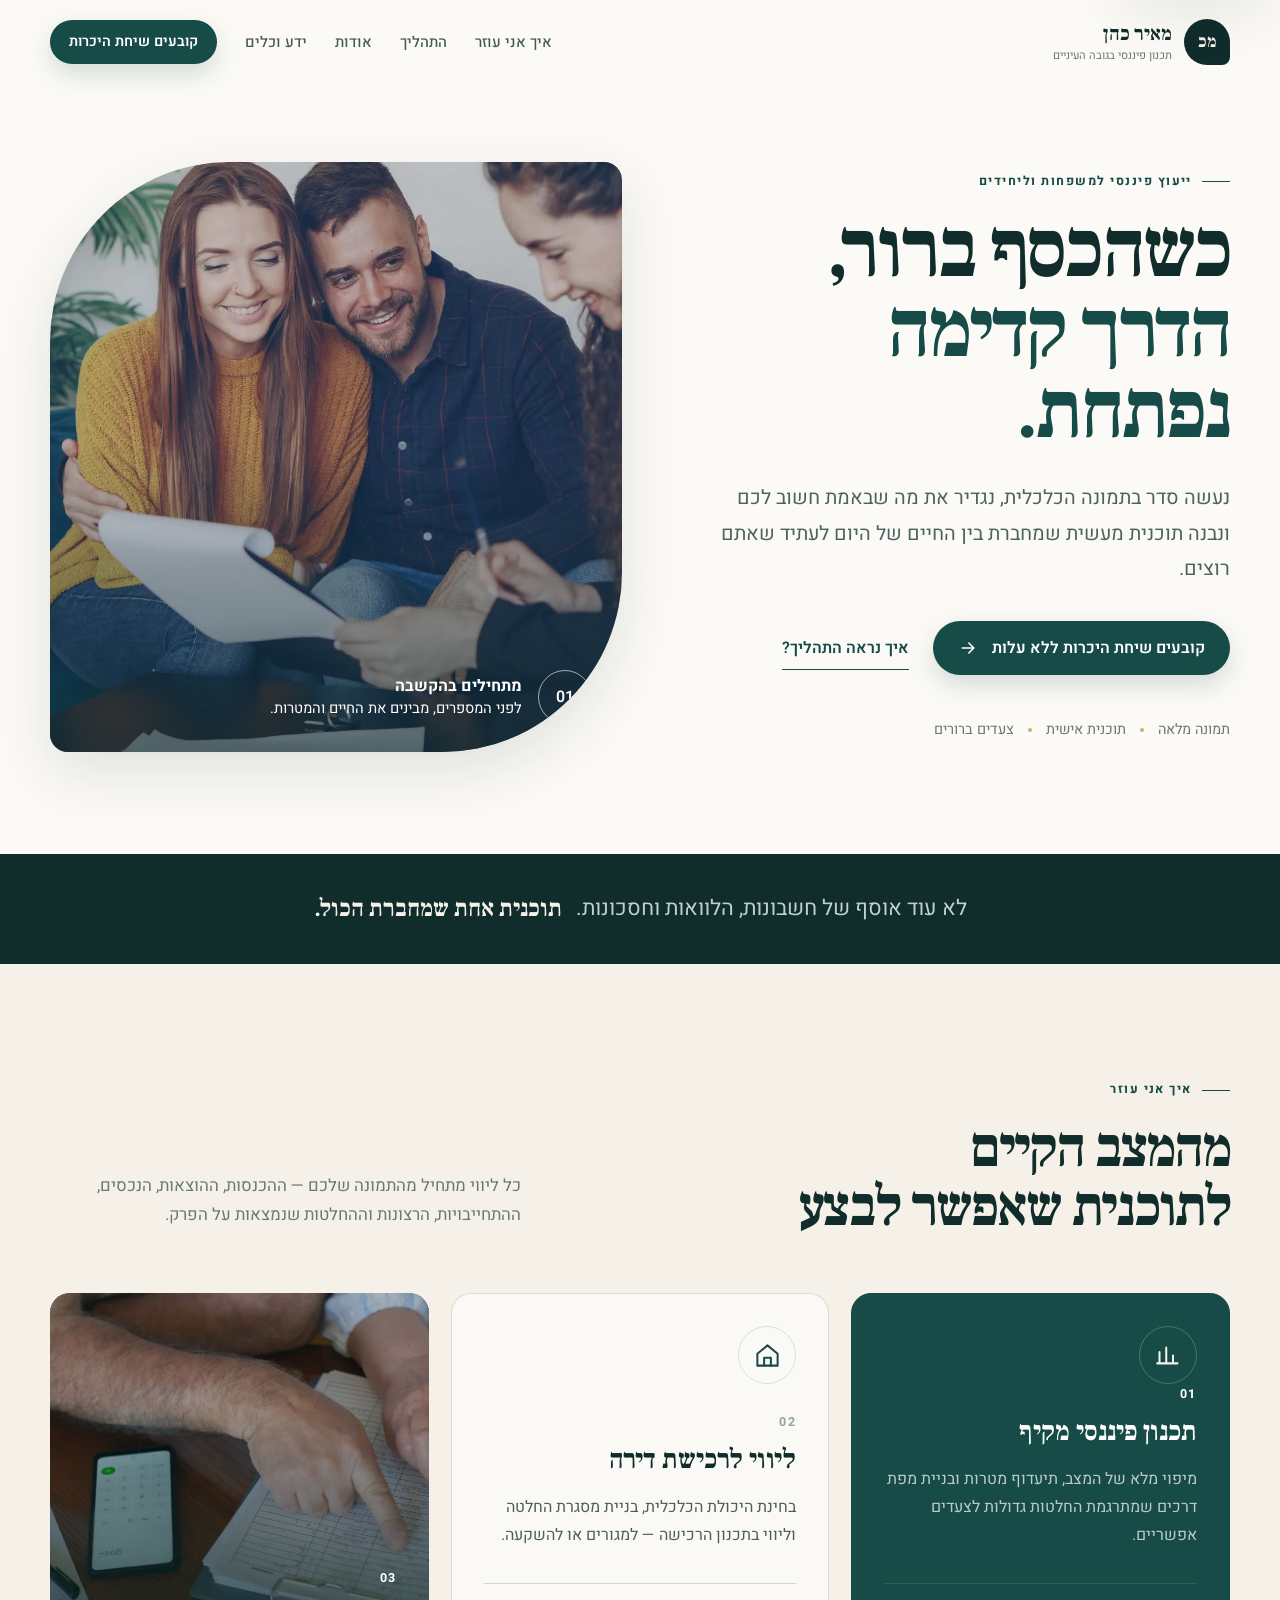
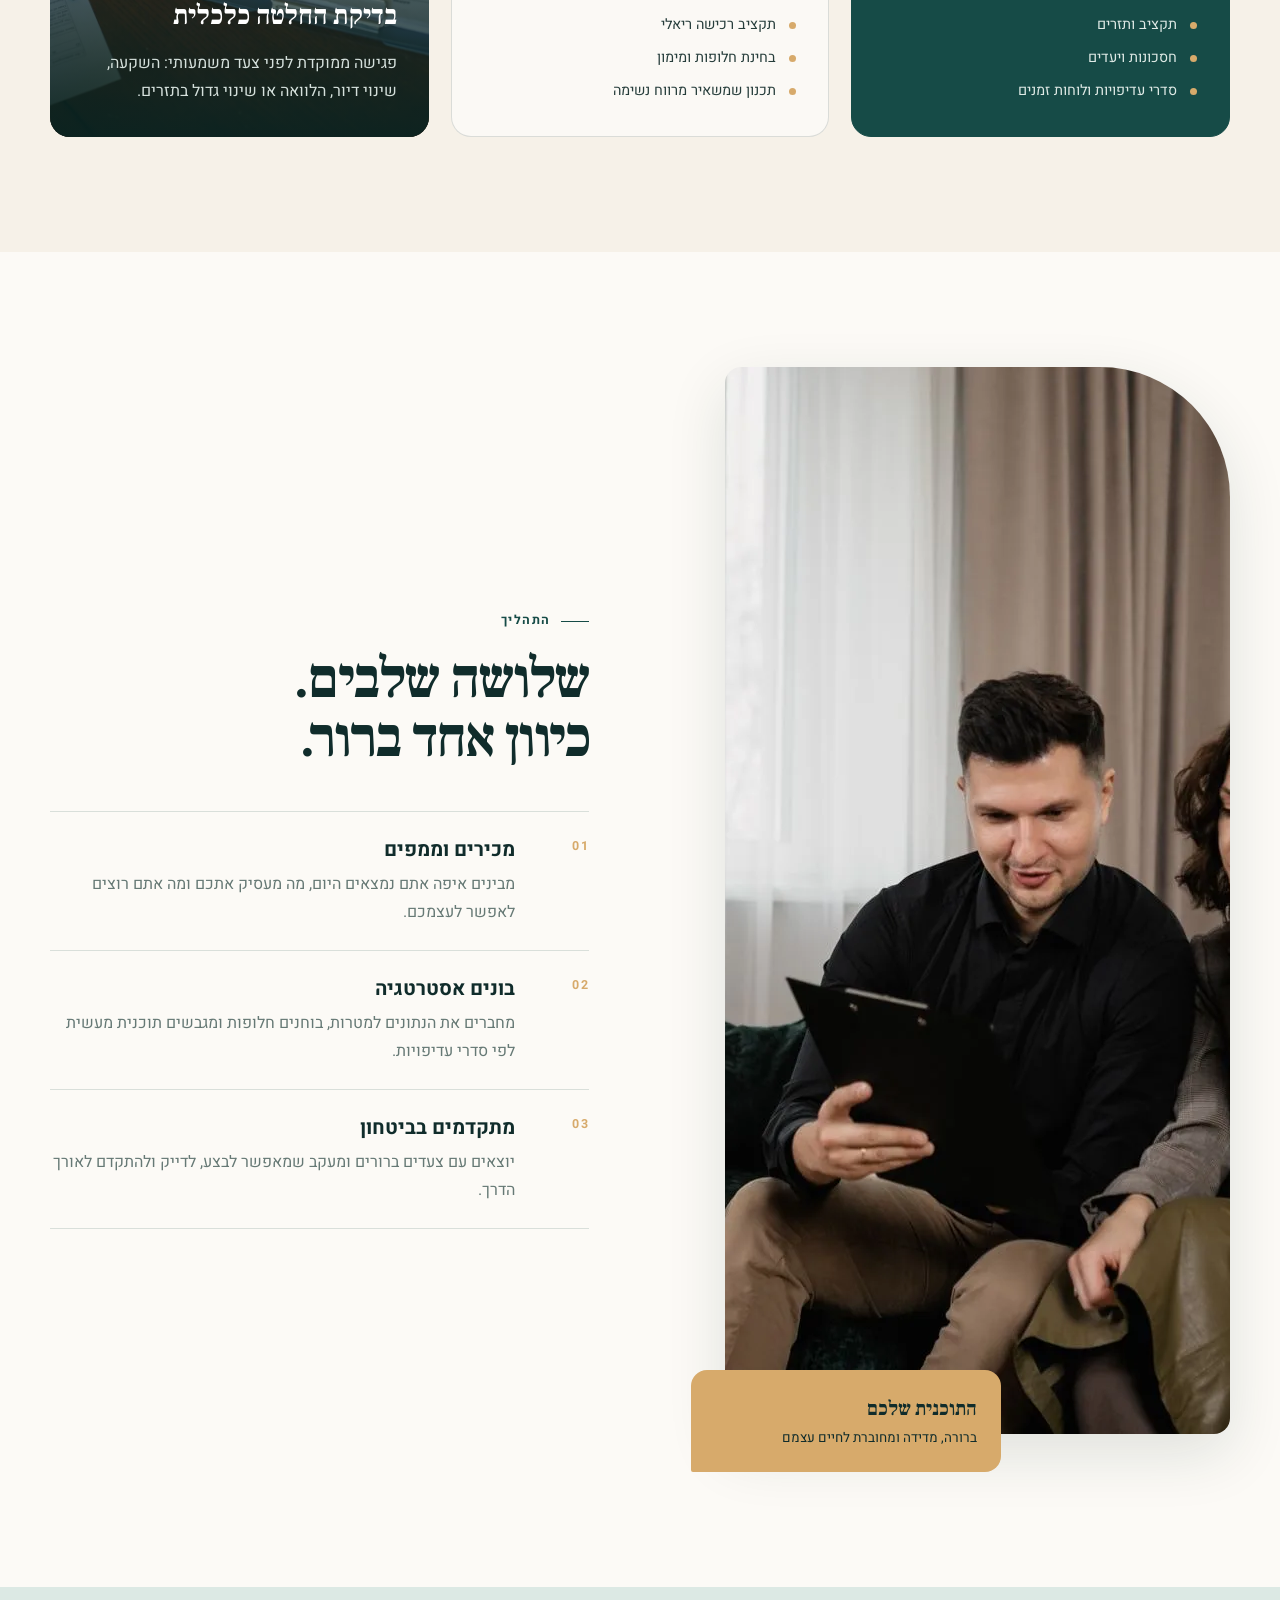
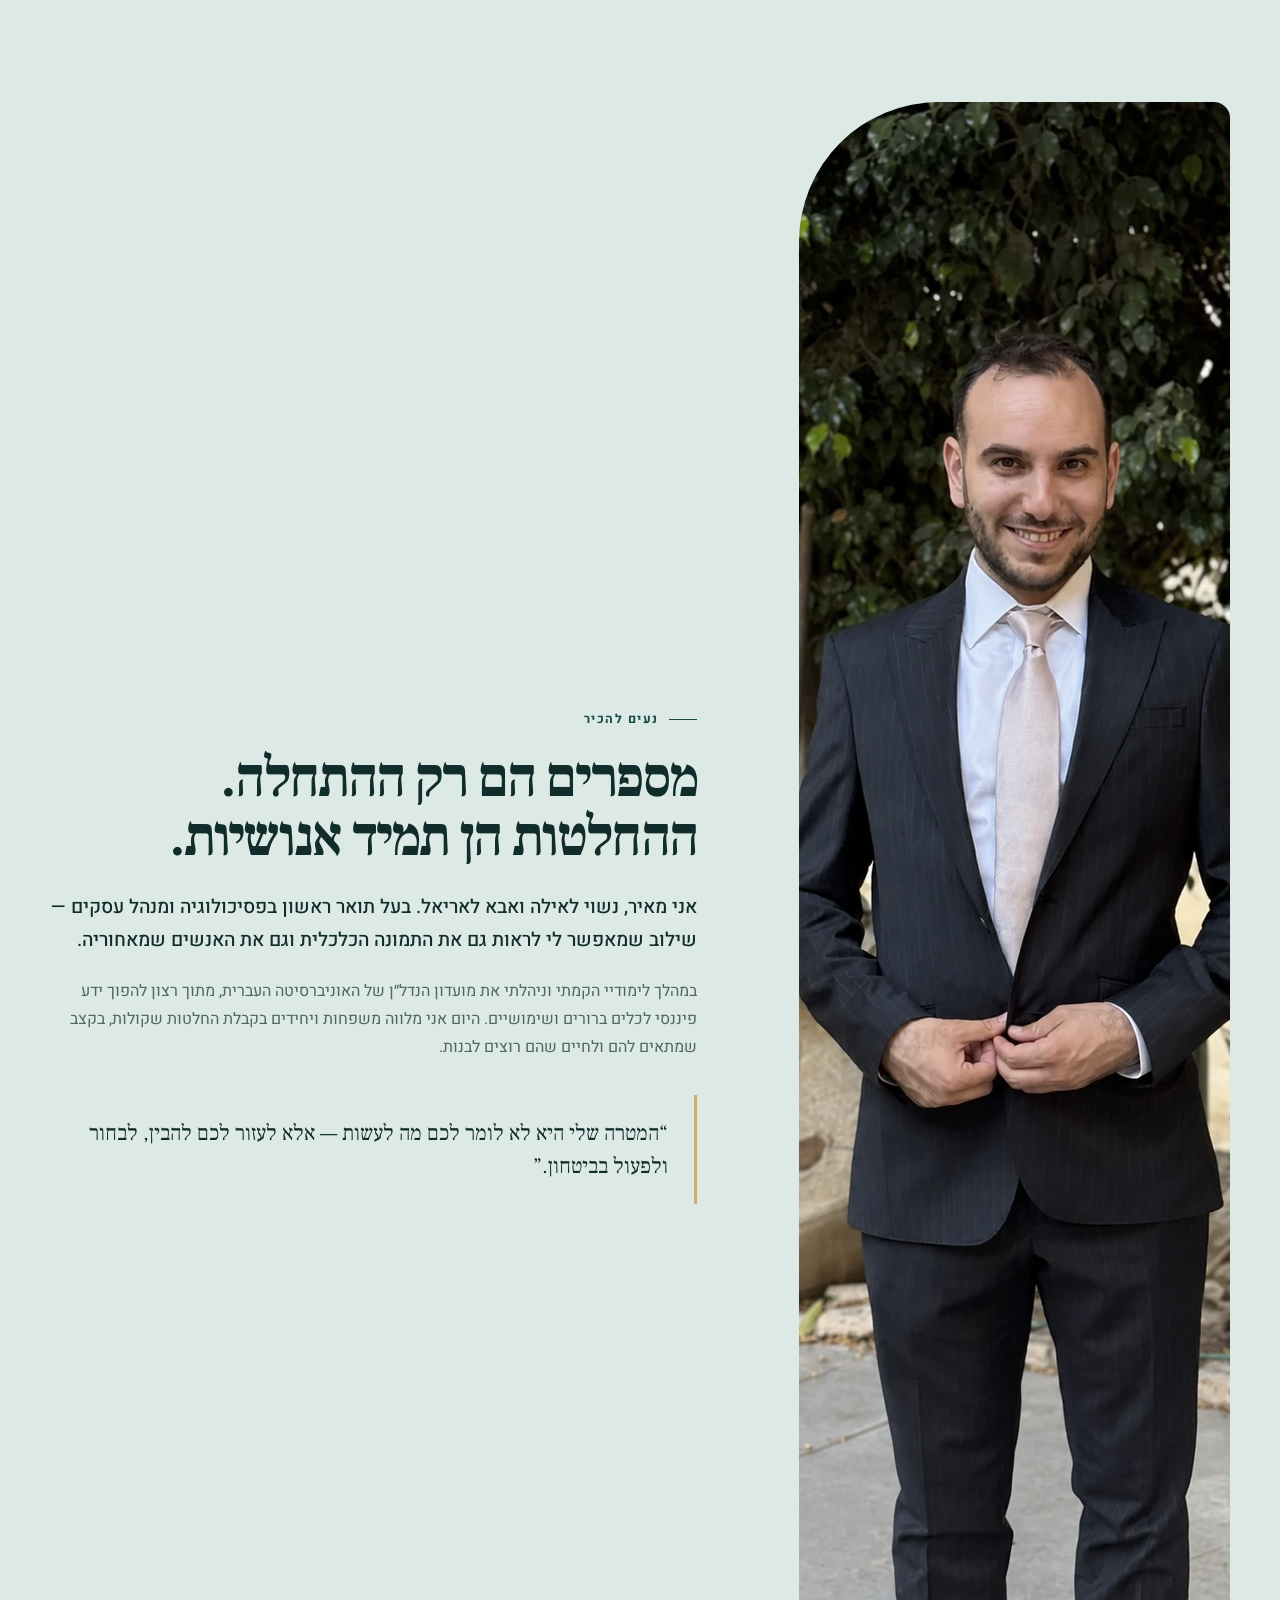
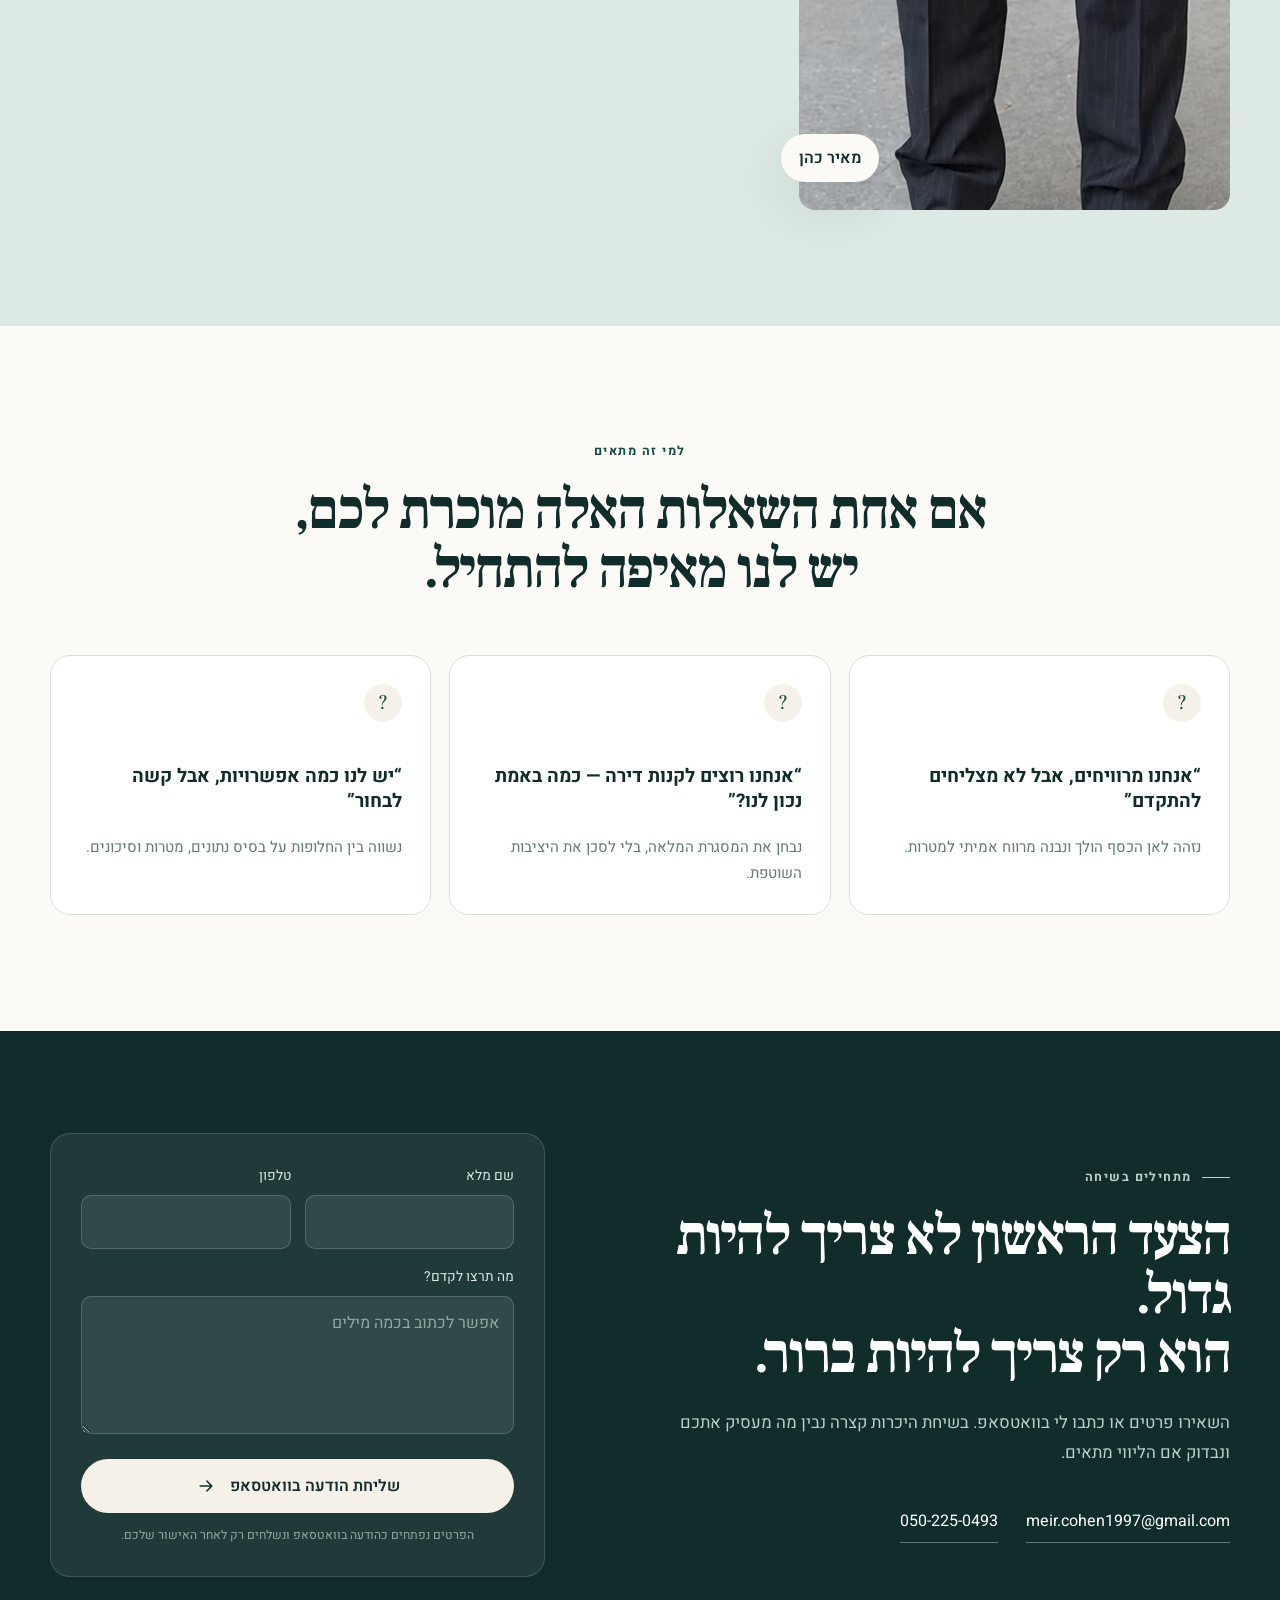
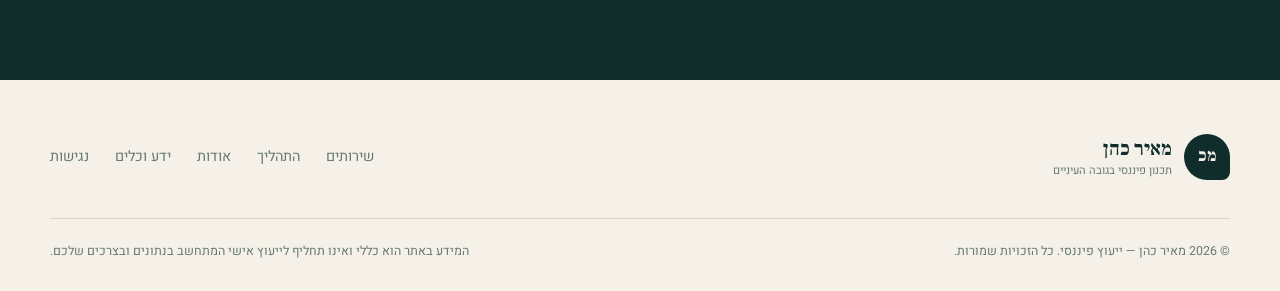
==== index.html @ f8bf39bd "Update site portrait" ====
<!doctype html>
<html lang="he" dir="rtl">
<head>
  <meta charset="utf-8">
  <meta name="viewport" content="width=device-width, initial-scale=1">
  <title>מאיר כהן — תכנון פיננסי למשפחות ולרכישת דירה</title>
  <meta name="description" content="ליווי פיננסי אישי למשפחות ויחידים: עושים סדר בכסף, בונים תוכנית מעשית ומתקדמים בביטחון לרכישת דירה ולמטרות החיים.">
  <meta name="author" content="מאיר כהן">
  <meta name="robots" content="index, follow">
  <link rel="icon" href="assets/favicon.svg" type="image/svg+xml">
  <link rel="canonical" href="https://meircohen-finance.co.il/">
  <meta property="og:type" content="website">
  <meta property="og:url" content="https://meircohen-finance.co.il/">
  <meta property="og:title" content="מאיר כהן — תכנון פיננסי בגובה העיניים">
  <meta property="og:description" content="תוכנית ברורה, החלטות שקולות וליווי אישי בדרך למטרות הכלכליות שלכם.">
  <meta property="og:image" content="https://meircohen-finance.co.il/assets/images/meir-cohen-portrait-2026.jpg">
  <meta property="og:locale" content="he_IL">
  <meta property="og:site_name" content="מאיר כהן — ייעוץ פיננסי">
  <meta name="twitter:card" content="summary_large_image">
  <meta name="twitter:title" content="מאיר כהן — תכנון פיננסי בגובה העיניים">
  <meta name="twitter:description" content="תוכנית ברורה, החלטות שקולות וליווי אישי בדרך למטרות הכלכליות שלכם.">
  <meta name="twitter:image" content="https://meircohen-finance.co.il/assets/images/meir-cohen-portrait-2026.jpg">
  <script type="application/ld+json">
  {
    "@context": "https://schema.org",
    "@type": "FinancialService",
    "name": "מאיר כהן — ייעוץ פיננסי",
    "description": "ליווי מקצועי למשפחות ויחידים, בניית תוכנית פיננסית וליווי לרכישת דירה.",
    "url": "https://meircohen-finance.co.il/",
    "image": "https://meircohen-finance.co.il/assets/images/meir-cohen-portrait-2026.jpg",
    "telephone": "+972-50-225-0493",
    "email": "meir.cohen1997@gmail.com",
    "areaServed": {"@type": "Country", "name": "Israel"},
    "founder": {
      "@type": "Person",
      "name": "מאיר כהן",
      "jobTitle": "יועץ פיננסי",
      "description": "בעל תואר ראשון בפסיכולוגיה ומנהל עסקים ומקים מועדון הנדל״ן של האוניברסיטה העברית."
    },
    "serviceType": ["תכנון פיננסי", "ליווי לרכישת דירה", "תכנון השקעות נדל״ן"]
  }
  </script>
  <link rel="preconnect" href="https://fonts.googleapis.com">
  <link rel="preconnect" href="https://fonts.gstatic.com" crossorigin>
  <link href="https://fonts.googleapis.com/css2?family=Frank+Ruhl+Libre:wght@500;600;700&amp;family=Heebo:wght@400;500;600;700&amp;display=swap" rel="stylesheet">
  <link rel="stylesheet" href="css/style.css">
</head>
<body>
  <a href="#main-content" class="skip-link">דלג לתוכן הראשי</a>

  <header class="site-header" id="navbar">
    <div class="container nav-container">
      <a href="index.html" class="brand" aria-label="מאיר כהן — עמוד הבית">
        <span class="brand-mark" aria-hidden="true">מכ</span>
        <span class="brand-copy"><strong>מאיר כהן</strong><small>תכנון פיננסי בגובה העיניים</small></span>
      </a>
      <button class="mobile-toggle" id="mobileToggle" type="button" aria-label="פתיחת תפריט" aria-controls="navLinks" aria-expanded="false">
        <span></span><span></span><span></span>
      </button>
      <nav aria-label="ניווט ראשי">
        <ul class="nav-links" id="navLinks">
          <li><a href="#services">איך אני עוזר</a></li>
          <li><a href="#process">התהליך</a></li>
          <li><a href="#about">אודות</a></li>
          <li><a href="blog.html">ידע וכלים</a></li>
          <li><a href="https://wa.me/972502250493" class="button button-small button-primary" target="_blank" rel="noopener">קובעים שיחת היכרות</a></li>
        </ul>
      </nav>
    </div>
  </header>

  <main id="main-content" tabindex="-1">
    <section class="hero">
      <div class="container hero-grid">
        <div class="hero-copy">
          <p class="eyebrow">ייעוץ פיננסי למשפחות וליחידים</p>
          <h1>כשהכסף ברור,<br><em>הדרך קדימה נפתחת.</em></h1>
          <p class="hero-lead">נעשה סדר בתמונה הכלכלית, נגדיר את מה שבאמת חשוב לכם ונבנה תוכנית מעשית שמחברת בין החיים של היום לעתיד שאתם רוצים.</p>
          <div class="hero-actions">
            <a href="https://wa.me/972502250493" class="button button-primary" target="_blank" rel="noopener">
              קובעים שיחת היכרות ללא עלות
              <svg aria-hidden="true" viewBox="0 0 24 24"><path d="M5 12h14M13 6l6 6-6 6"/></svg>
            </a>
            <a href="#process" class="text-link">איך נראה התהליך?</a>
          </div>
          <ul class="trust-list" aria-label="עקרונות הליווי">
            <li>תמונה מלאה</li>
            <li>תוכנית אישית</li>
            <li>צעדים ברורים</li>
          </ul>
        </div>
        <figure class="hero-visual">
          <img src="assets/images/financial-consultation.webp" width="1800" height="1013" alt="פגישת תכנון פיננסי אישית עם זוג" fetchpriority="high">
          <figcaption>
            <span class="caption-number">01</span>
            <span><strong>מתחילים בהקשבה</strong> לפני המספרים, מבינים את החיים והמטרות.</span>
          </figcaption>
        </figure>
      </div>
    </section>

    <section class="intro-strip" aria-label="הבטחת השירות">
      <div class="container intro-strip-inner">
        <p>לא עוד אוסף של חשבונות, הלוואות וחסכונות.</p>
        <strong>תוכנית אחת שמחברת הכול.</strong>
      </div>
    </section>

    <section class="section services" id="services">
      <div class="container">
        <div class="section-heading split-heading">
          <div>
            <p class="eyebrow">איך אני עוזר</p>
            <h2>מהמצב הקיים<br>לתוכנית שאפשר לבצע</h2>
          </div>
          <p>כל ליווי מתחיל מהתמונה שלכם — ההכנסות, ההוצאות, הנכסים, ההתחייבויות, הרצונות וההחלטות שנמצאות על הפרק.</p>
        </div>
        <div class="service-grid">
          <article class="service-card service-card-featured">
            <div class="icon-box" aria-hidden="true">
              <svg viewBox="0 0 24 24"><path d="M4 19V9m6 10V5m6 14v-7m4 7H2"/></svg>
            </div>
            <p class="card-index">01</p>
            <h3>תכנון פיננסי מקיף</h3>
            <p>מיפוי מלא של המצב, תיעדוף מטרות ובניית מפת דרכים שמתרגמת החלטות גדולות לצעדים אפשריים.</p>
            <ul class="check-list">
              <li>תקציב ותזרים</li>
              <li>חסכונות ויעדים</li>
              <li>סדרי עדיפויות ולוחות זמנים</li>
            </ul>
          </article>
          <article class="service-card">
            <div class="icon-box" aria-hidden="true">
              <svg viewBox="0 0 24 24"><path d="M3 10.5 12 3l9 7.5V21H3z"/><path d="M9 21v-7h6v7"/></svg>
            </div>
            <p class="card-index">02</p>
            <h3>ליווי לרכישת דירה</h3>
            <p>בחינת היכולת הכלכלית, בניית מסגרת החלטה וליווי בתכנון הרכישה — למגורים או להשקעה.</p>
            <ul class="check-list">
              <li>תקציב רכישה ריאלי</li>
              <li>בחינת חלופות ומימון</li>
              <li>תכנון שמשאיר מרווח נשימה</li>
            </ul>
          </article>
          <article class="service-card service-card-image">
            <img src="assets/images/planning-details.webp" width="1400" height="935" alt="מסמכים, מחשבון וטלפון במהלך תכנון תקציב" loading="lazy">
            <div class="image-card-copy">
              <p class="card-index">03</p>
              <h3>בדיקת החלטה כלכלית</h3>
              <p>פגישה ממוקדת לפני צעד משמעותי: השקעה, שינוי דיור, הלוואה או שינוי גדול בתזרים.</p>
            </div>
          </article>
        </div>
      </div>
    </section>

    <section class="section process" id="process">
      <div class="container process-grid">
        <div class="process-image-wrap">
          <img src="assets/images/family-planning.webp" width="1600" height="1067" alt="משפחה מקבלת ליווי ומתכננת יחד את העתיד" loading="lazy">
          <div class="image-note"><strong>התוכנית שלכם</strong><span>ברורה, מדידה ומחוברת לחיים עצמם</span></div>
        </div>
        <div class="process-content">
          <p class="eyebrow">התהליך</p>
          <h2>שלושה שלבים.<br>כיוון אחד ברור.</h2>
          <ol class="process-list">
            <li>
              <span>01</span>
              <div><h3>מכירים וממפים</h3><p>מבינים איפה אתם נמצאים היום, מה מעסיק אתכם ומה אתם רוצים לאפשר לעצמכם.</p></div>
            </li>
            <li>
              <span>02</span>
              <div><h3>בונים אסטרטגיה</h3><p>מחברים את הנתונים למטרות, בוחנים חלופות ומגבשים תוכנית מעשית לפי סדרי עדיפויות.</p></div>
            </li>
            <li>
              <span>03</span>
              <div><h3>מתקדמים בביטחון</h3><p>יוצאים עם צעדים ברורים ומעקב שמאפשר לבצע, לדייק ולהתקדם לאורך הדרך.</p></div>
            </li>
          </ol>
        </div>
      </div>
    </section>

    <section class="section about" id="about">
      <div class="container about-grid">
        <div class="portrait-wrap">
          <img src="assets/images/meir-cohen-portrait-2026.webp" width="920" height="1708" alt="מאיר כהן, יועץ פיננסי" loading="lazy">
          <span class="portrait-label">מאיר כהן</span>
        </div>
        <div class="about-copy">
          <p class="eyebrow">נעים להכיר</p>
          <h2>מספרים הם רק ההתחלה.<br>ההחלטות הן תמיד אנושיות.</h2>
          <p class="about-lead">אני מאיר, נשוי לאילה ואבא לאריאל. בעל תואר ראשון בפסיכולוגיה ומנהל עסקים — שילוב שמאפשר לי לראות גם את התמונה הכלכלית וגם את האנשים שמאחוריה.</p>
          <p>במהלך לימודיי הקמתי וניהלתי את מועדון הנדל״ן של האוניברסיטה העברית, מתוך רצון להפוך ידע פיננסי לכלים ברורים ושימושיים. היום אני מלווה משפחות ויחידים בקבלת החלטות שקולות, בקצב שמתאים להם ולחיים שהם רוצים לבנות.</p>
          <blockquote>“המטרה שלי היא לא לומר לכם מה לעשות — אלא לעזור לכם להבין, לבחור ולפעול בביטחון.”</blockquote>
        </div>
      </div>
    </section>

    <section class="section fit-section">
      <div class="container">
        <div class="section-heading centered-heading">
          <p class="eyebrow">למי זה מתאים</p>
          <h2>אם אחת השאלות האלה מוכרת לכם,<br>יש לנו מאיפה להתחיל.</h2>
        </div>
        <div class="question-grid">
          <article><span>?</span><h3>“אנחנו מרוויחים, אבל לא מצליחים להתקדם”</h3><p>נזהה לאן הכסף הולך ונבנה מרווח אמיתי למטרות.</p></article>
          <article><span>?</span><h3>“אנחנו רוצים לקנות דירה — כמה באמת נכון לנו?”</h3><p>נבחן את המסגרת המלאה, בלי לסכן את היציבות השוטפת.</p></article>
          <article><span>?</span><h3>“יש לנו כמה אפשרויות, אבל קשה לבחור”</h3><p>נשווה בין החלופות על בסיס נתונים, מטרות וסיכונים.</p></article>
        </div>
      </div>
    </section>

    <section class="contact" id="contact">
      <div class="container contact-grid">
        <div class="contact-copy">
          <p class="eyebrow eyebrow-light">מתחילים בשיחה</p>
          <h2>הצעד הראשון לא צריך להיות גדול.<br>הוא רק צריך להיות ברור.</h2>
          <p>השאירו פרטים או כתבו לי בוואטסאפ. בשיחת היכרות קצרה נבין מה מעסיק אתכם ונבדוק אם הליווי מתאים.</p>
          <div class="direct-contact">
            <a href="tel:0502250493">050-225-0493</a>
            <a href="mailto:meir.cohen1997@gmail.com">meir.cohen1997@gmail.com</a>
          </div>
        </div>
        <form class="contact-form" id="contactForm" aria-label="טופס יצירת קשר">
          <div class="form-row">
            <div class="form-group"><label for="cf-name">שם מלא</label><input type="text" id="cf-name" name="name" autocomplete="name" required></div>
            <div class="form-group"><label for="cf-phone">טלפון</label><input type="tel" id="cf-phone" name="phone" autocomplete="tel" inputmode="tel" required></div>
          </div>
          <div class="form-group"><label for="cf-message">מה תרצו לקדם?</label><textarea id="cf-message" name="message" rows="4" placeholder="אפשר לכתוב בכמה מילים"></textarea></div>
          <button type="submit" class="button button-light">שליחת הודעה בוואטסאפ <svg aria-hidden="true" viewBox="0 0 24 24"><path d="M5 12h14M13 6l6 6-6 6"/></svg></button>
          <p class="form-note">הפרטים נפתחים כהודעה בוואטסאפ ונשלחים רק לאחר האישור שלכם.</p>
        </form>
      </div>
    </section>
  </main>

  <footer class="site-footer">
    <div class="container footer-main">
      <a href="index.html" class="brand brand-footer"><span class="brand-mark" aria-hidden="true">מכ</span><span class="brand-copy"><strong>מאיר כהן</strong><small>תכנון פיננסי בגובה העיניים</small></span></a>
      <nav aria-label="ניווט תחתון"><a href="#services">שירותים</a><a href="#process">התהליך</a><a href="#about">אודות</a><a href="blog.html">ידע וכלים</a><a href="negishut.html">נגישות</a></nav>
    </div>
    <div class="container footer-bottom">
      <p>© 2026 מאיר כהן — ייעוץ פיננסי. כל הזכויות שמורות.</p>
      <p>המידע באתר הוא כללי ואינו תחליף לייעוץ אישי המתחשב בנתונים ובצרכים שלכם.</p>
    </div>
  </footer>
  <script src="js/main.js"></script>
</body>
</html>
---- css/style.css ----
:root {
  --ink: #102c2b;
  --ink-deep: #092321;
  --forest: #164b47;
  --forest-soft: #dce9e4;
  --sage: #91a79a;
  --sand: #d7aa6b;
  --cream: #f6f1e8;
  --paper: #fcfaf6;
  --white: #fff;
  --text: #263d3b;
  --muted: #667975;
  --line: #d9dfda;
  --radius-sm: 10px;
  --radius: 20px;
  --radius-lg: 32px;
  --shadow: 0 20px 60px rgba(15, 47, 44, .12);
  --container: 1180px;
  --transition: 220ms cubic-bezier(.2,.75,.3,1);
}

*, *::before, *::after { box-sizing: border-box; }
html { scroll-behavior: smooth; font-size: 16px; }
body { margin: 0; background: var(--paper); color: var(--text); font-family: "Heebo", sans-serif; line-height: 1.75; direction: rtl; }
body.menu-open { overflow: hidden; }
img { display: block; max-width: 100%; }
a { color: inherit; text-decoration: none; }
button, input, textarea { font: inherit; }
button, a { touch-action: manipulation; }
svg { width: 1.25em; fill: none; stroke: currentColor; stroke-width: 1.8; stroke-linecap: round; stroke-linejoin: round; }
.container { width: min(100% - 40px, var(--container)); margin-inline: auto; }
.section { padding: clamp(80px, 9vw, 144px) 0; }

.skip-link { position: fixed; top: 12px; right: 12px; z-index: 2000; transform: translateY(-150%); background: var(--white); color: var(--ink); padding: 10px 16px; border-radius: 8px; box-shadow: var(--shadow); }
.skip-link:focus { transform: translateY(0); }
:focus-visible { outline: 3px solid var(--sand); outline-offset: 4px; }

.site-header { position: sticky; top: 0; z-index: 1000; background: rgba(252, 250, 246, .92); border-bottom: 1px solid transparent; backdrop-filter: blur(18px); transition: border-color var(--transition), box-shadow var(--transition); }
.site-header.scrolled { border-color: var(--line); box-shadow: 0 8px 24px rgba(18, 48, 45, .06); }
.nav-container { min-height: 84px; display: flex; align-items: center; justify-content: space-between; gap: 28px; }
.brand { min-height: 44px; display: inline-flex; align-items: center; gap: 12px; flex: none; }
.brand-mark { width: 46px; height: 46px; display: grid; place-items: center; border-radius: 50% 50% 8px 50%; background: var(--ink); color: var(--cream); font-family: "Frank Ruhl Libre", serif; font-weight: 700; font-size: 1.1rem; }
.brand-copy { display: grid; line-height: 1.2; }
.brand-copy strong { color: var(--ink); font-family: "Frank Ruhl Libre", serif; font-size: 1.25rem; }
.brand-copy small { color: var(--muted); font-size: .7rem; margin-top: 3px; }
.nav-links { display: flex; align-items: center; gap: 28px; list-style: none; padding: 0; margin: 0; }
.nav-links > li > a:not(.button) { min-height: 44px; display: inline-flex; align-items: center; color: #425955; font-size: .93rem; font-weight: 500; }
.nav-links > li > a:not(.button):hover, .nav-links > li > a.active { color: var(--forest); }
.mobile-toggle { display: none; width: 48px; height: 48px; border: 0; border-radius: 50%; background: var(--forest-soft); align-items: center; justify-content: center; flex-direction: column; gap: 5px; cursor: pointer; }
.mobile-toggle span { width: 21px; height: 2px; background: var(--ink); transition: transform var(--transition), opacity var(--transition); }
.mobile-toggle.active span:nth-child(1) { transform: translateY(7px) rotate(45deg); }
.mobile-toggle.active span:nth-child(2) { opacity: 0; }
.mobile-toggle.active span:nth-child(3) { transform: translateY(-7px) rotate(-45deg); }

.button { min-height: 52px; display: inline-flex; align-items: center; justify-content: center; gap: 14px; border: 1px solid transparent; border-radius: 999px; padding: 12px 24px; font-weight: 600; cursor: pointer; transition: background var(--transition), color var(--transition), border-color var(--transition), box-shadow var(--transition); }
.button svg { transition: transform var(--transition); }
.button:hover svg { transform: translateX(-4px); }
.button-primary { background: var(--forest); color: var(--white); box-shadow: 0 10px 26px rgba(22, 75, 71, .18); }
.button-primary:hover { background: var(--ink); box-shadow: 0 14px 32px rgba(16, 44, 43, .24); }
.button-small { min-height: 44px; padding: 8px 18px; font-size: .9rem; }
.button-light { width: 100%; background: var(--cream); color: var(--ink); }
.button-light:hover { background: var(--white); }
.text-link { min-height: 44px; display: inline-flex; align-items: center; color: var(--forest); border-bottom: 1px solid var(--forest); font-weight: 600; }

.eyebrow { margin: 0 0 18px; color: var(--forest); font-size: .78rem; font-weight: 700; letter-spacing: .12em; text-transform: uppercase; }
.eyebrow::before { content: ""; display: inline-block; width: 28px; height: 1px; margin-left: 10px; vertical-align: middle; background: currentColor; }
.eyebrow-light { color: #bad1ca; }
h1, h2, h3, p { margin-top: 0; }
h1, h2 { font-family: "Frank Ruhl Libre", serif; color: var(--ink); letter-spacing: -.035em; }
h1 { font-size: clamp(3.25rem, 6.4vw, 6.3rem); line-height: .98; margin-bottom: 28px; }
h1 em { color: var(--forest); font-style: normal; }
h2 { font-size: clamp(2.4rem, 4.4vw, 4.3rem); line-height: 1.05; margin-bottom: 24px; }
h3 { color: var(--ink); font-size: 1.25rem; line-height: 1.35; }

.hero { padding: clamp(44px, 6vw, 86px) 0 clamp(72px, 8vw, 112px); overflow: hidden; }
.hero-grid { display: grid; grid-template-columns: .95fr 1.05fr; gap: clamp(48px, 7vw, 100px); align-items: center; }
.hero-lead { max-width: 650px; margin-bottom: 34px; color: #4d635f; font-size: clamp(1.08rem, 1.55vw, 1.3rem); line-height: 1.8; }
.hero-actions { display: flex; align-items: center; flex-wrap: wrap; gap: 24px; }
.trust-list { display: flex; flex-wrap: wrap; gap: 0; list-style: none; padding: 0; margin: 42px 0 0; color: var(--muted); font-size: .9rem; }
.trust-list li { display: flex; align-items: center; }
.trust-list li:not(:last-child)::after { content: ""; width: 4px; height: 4px; margin: 0 14px; border-radius: 50%; background: var(--sand); }
.hero-visual { margin: 0; position: relative; min-height: 590px; border-radius: 180px 18px 180px 18px; overflow: hidden; background: var(--forest-soft); box-shadow: var(--shadow); }
.hero-visual::after { content: ""; position: absolute; inset: 0; background: linear-gradient(to top, rgba(9, 35, 33, .55), transparent 52%); pointer-events: none; }
.hero-visual > img { width: 100%; height: 100%; min-height: 590px; object-fit: cover; object-position: center; }
.hero-visual figcaption { position: absolute; z-index: 2; right: 30px; bottom: 28px; left: 30px; display: flex; align-items: center; gap: 16px; color: var(--white); }
.hero-visual figcaption span:last-child { display: grid; max-width: 280px; font-size: .92rem; line-height: 1.5; }
.hero-visual figcaption strong { font-size: 1rem; }
.caption-number { width: 54px; height: 54px; display: grid; place-items: center; flex: none; border: 1px solid rgba(255,255,255,.6); border-radius: 50%; font-weight: 600; }

.intro-strip { background: var(--ink); color: var(--cream); }
.intro-strip-inner { min-height: 110px; display: flex; align-items: center; justify-content: center; gap: 14px; text-align: center; font-size: clamp(1.05rem, 1.8vw, 1.35rem); }
.intro-strip p { margin: 0; color: #bfd0ca; }
.intro-strip strong { font-family: "Frank Ruhl Libre", serif; font-size: 1.12em; }

.services { background: var(--cream); }
.section-heading { margin-bottom: 56px; }
.split-heading { display: grid; grid-template-columns: 1fr .75fr; gap: 80px; align-items: end; }
.split-heading h2 { margin: 0; }
.split-heading > p { margin: 0 0 8px; color: var(--muted); font-size: 1.05rem; }
.service-grid { display: grid; grid-template-columns: repeat(12, 1fr); gap: 22px; }
.service-card { grid-column: span 4; min-height: 430px; display: flex; flex-direction: column; position: relative; padding: 32px; border: 1px solid rgba(16,44,43,.14); border-radius: var(--radius); background: rgba(255,255,255,.55); overflow: hidden; transition: transform var(--transition), box-shadow var(--transition), background var(--transition); }
.service-card:hover { transform: translateY(-5px); box-shadow: var(--shadow); background: var(--white); }
.service-card-featured { background: var(--forest); border-color: var(--forest); color: #dfeae6; }
.service-card-featured:hover { background: var(--ink); }
.service-card-featured h3, .service-card-featured .card-index { color: var(--white); }
.service-card-featured .icon-box { color: var(--cream); border-color: rgba(255,255,255,.22); }
.icon-box { width: 58px; height: 58px; display: grid; place-items: center; border: 1px solid var(--line); border-radius: 50%; color: var(--forest); }
.icon-box svg { width: 27px; }
.card-index { margin: auto 0 8px; color: var(--sage); font-size: .78rem; font-weight: 700; letter-spacing: .12em; }
.service-card h3 { margin-bottom: 14px; font-family: "Frank Ruhl Libre", serif; font-size: 1.7rem; }
.service-card > p:not(.card-index) { color: inherit; opacity: .82; }
.check-list { list-style: none; padding: 20px 0 0; margin: 18px 0 0; border-top: 1px solid rgba(116,140,133,.3); }
.check-list li { position: relative; padding-right: 20px; margin-top: 8px; font-size: .9rem; }
.check-list li::before { content: ""; position: absolute; right: 0; top: .68em; width: 7px; height: 7px; border-radius: 50%; background: var(--sand); }
.service-card-image { padding: 0; color: var(--white); background: var(--ink); border: 0; }
.service-card-image > img { position: absolute; inset: 0; width: 100%; height: 100%; object-fit: cover; opacity: .72; }
.service-card-image::after { content: ""; position: absolute; inset: 0; background: linear-gradient(to top, rgba(9,35,33,.93), rgba(9,35,33,.05) 75%); }
.image-card-copy { position: relative; z-index: 1; margin-top: auto; padding: 32px; }
.image-card-copy .card-index, .image-card-copy h3 { color: var(--white); }
.image-card-copy p:last-child { margin: 0; color: #d5e0dc; }

.process { background: var(--paper); }
.process-grid { display: grid; grid-template-columns: 1fr 1fr; gap: clamp(54px, 8vw, 110px); align-items: center; }
.process-image-wrap { position: relative; padding-left: 34px; padding-bottom: 38px; }
.process-image-wrap > img { width: 100%; aspect-ratio: 4/5; object-fit: cover; border-radius: 16px 130px 16px 16px; box-shadow: var(--shadow); }
.image-note { position: absolute; left: 0; bottom: 0; width: min(310px, 72%); padding: 22px 24px; background: var(--sand); color: var(--ink); border-radius: 16px 16px 16px 2px; display: grid; }
.image-note strong { font-family: "Frank Ruhl Libre", serif; font-size: 1.25rem; }
.image-note span { font-size: .84rem; }
.process-list { list-style: none; padding: 0; margin: 42px 0 0; }
.process-list li { display: grid; grid-template-columns: 52px 1fr; gap: 22px; padding: 24px 0; border-top: 1px solid var(--line); }
.process-list li:last-child { border-bottom: 1px solid var(--line); }
.process-list > li > span { color: var(--sand); font-size: .78rem; font-weight: 700; letter-spacing: .1em; }
.process-list h3 { margin-bottom: 7px; }
.process-list p { margin: 0; color: var(--muted); }

.about { background: var(--forest-soft); }
.about-grid { display: grid; grid-template-columns: .8fr 1.2fr; gap: clamp(54px, 8vw, 110px); align-items: center; }
.portrait-wrap { position: relative; max-width: 470px; }
.portrait-wrap img { width: 100%; aspect-ratio: 1/1.12; object-fit: cover; object-position: center 18%; border-radius: 140px 16px 16px 16px; filter: saturate(.82); }
.portrait-label { position: absolute; left: -18px; bottom: 28px; padding: 10px 18px; background: var(--paper); color: var(--ink); border-radius: 999px; font-weight: 600; box-shadow: var(--shadow); }
.about-copy { max-width: 700px; }
.about-lead { color: var(--ink); font-size: 1.2rem; font-weight: 500; }
.about-copy > p:not(.eyebrow):not(.about-lead) { color: #4f6661; }
blockquote { margin: 34px 0 0; padding: 22px 26px 22px 0; border-right: 3px solid var(--sand); color: var(--ink); font-family: "Frank Ruhl Libre", serif; font-size: 1.35rem; line-height: 1.5; }

.fit-section { background: var(--paper); }
.centered-heading { max-width: 760px; margin-inline: auto; text-align: center; }
.centered-heading .eyebrow::before { display: none; }
.question-grid { display: grid; grid-template-columns: repeat(3, 1fr); gap: 18px; }
.question-grid article { min-height: 260px; padding: 28px; border: 1px solid var(--line); border-radius: var(--radius); background: var(--white); }
.question-grid article > span { width: 38px; height: 38px; display: grid; place-items: center; margin-bottom: 42px; border-radius: 50%; background: var(--cream); color: var(--forest); font-family: "Frank Ruhl Libre", serif; font-size: 1.3rem; }
.question-grid h3 { font-size: 1.18rem; }
.question-grid p { margin-bottom: 0; color: var(--muted); font-size: .94rem; }

.contact { padding: clamp(76px, 8vw, 120px) 0; background: var(--ink); color: var(--white); }
.contact-grid { display: grid; grid-template-columns: 1fr .85fr; gap: clamp(54px, 8vw, 110px); align-items: center; }
.contact h2 { color: var(--white); }
.contact-copy > p:not(.eyebrow) { max-width: 650px; color: #bad1ca; font-size: 1.05rem; }
.direct-contact { display: flex; flex-wrap: wrap; gap: 12px 28px; margin-top: 32px; direction: ltr; justify-content: flex-end; }
.direct-contact a { min-height: 44px; display: inline-flex; align-items: center; color: var(--white); border-bottom: 1px solid rgba(255,255,255,.35); }
.contact-form { padding: 30px; background: rgba(255,255,255,.07); border: 1px solid rgba(255,255,255,.14); border-radius: var(--radius); }
.form-row { display: grid; grid-template-columns: 1fr 1fr; gap: 14px; }
.form-group { margin-bottom: 16px; }
.form-group label { display: block; margin-bottom: 7px; color: #dce8e4; font-size: .86rem; }
.form-group input, .form-group textarea { width: 100%; min-height: 50px; padding: 12px 14px; border: 1px solid rgba(255,255,255,.18); border-radius: var(--radius-sm); background: rgba(255,255,255,.08); color: var(--white); }
.form-group textarea { min-height: 112px; resize: vertical; }
.form-group input:focus, .form-group textarea:focus { border-color: var(--sand); outline: 0; box-shadow: 0 0 0 3px rgba(215,170,107,.2); }
.form-group textarea::placeholder { color: #90aaa3; }
.form-note { margin: 12px 0 0; color: #91aaa3; font-size: .76rem; text-align: center; }

.site-footer { padding: 54px 0 28px; background: var(--cream); }
.footer-main { display: flex; align-items: center; justify-content: space-between; gap: 32px; padding-bottom: 38px; }
.footer-main nav { display: flex; flex-wrap: wrap; gap: 12px 26px; color: var(--muted); font-size: .9rem; }
.footer-main nav a { min-height: 44px; display: inline-flex; align-items: center; }
.footer-main nav a:hover { color: var(--forest); }
.footer-bottom { display: flex; justify-content: space-between; gap: 32px; padding-top: 22px; border-top: 1px solid #d9d4ca; color: var(--muted); font-size: .78rem; }
.footer-bottom p { margin: 0; }
.footer-bottom a { min-height: 44px; display: inline-flex; align-items: center; }

.page-hero { padding: 86px 0 76px; background: var(--forest-soft); text-align: center; }
.page-hero h1 { max-width: 840px; margin: 0 auto 18px; font-size: clamp(3rem, 6vw, 5.5rem); }
.page-hero p { max-width: 620px; margin: auto; color: var(--muted); font-size: 1.08rem; }
.blog-content { padding: 90px 0 120px; }
.coming-soon { max-width: 760px; margin: auto; padding: clamp(40px, 7vw, 76px); text-align: center; border: 1px solid var(--line); border-radius: var(--radius-lg); background: var(--white); }
.coming-soon .icon-box { margin: 0 auto 26px; }
.coming-soon h2 { font-size: clamp(2.2rem, 4vw, 3.5rem); }
.coming-soon p { max-width: 540px; margin: 0 auto 28px; color: var(--muted); }

.legal-page { max-width: 840px; margin: 0 auto; padding: 80px 20px 110px; }
.legal-page h1 { font-size: clamp(3rem, 6vw, 5rem); }
.legal-page h2 { margin: 46px 0 12px; font-size: 1.75rem; }
.legal-page p, .legal-page li { color: #4c625e; font-size: 1.03rem; }
.legal-page ul { padding-right: 22px; }
.legal-page a { min-height: 44px; display: inline-flex; align-items: center; color: var(--forest); text-decoration: underline; text-underline-offset: 3px; }
.legal-updated { margin-top: 44px; padding-top: 18px; border-top: 1px solid var(--line); }

.private-shell { min-height: 100dvh; display: grid; place-items: center; padding: 24px; background: var(--cream); }
.private-panel { width: min(100%, 760px); padding: clamp(28px, 6vw, 56px); border: 1px solid var(--line); border-radius: var(--radius-lg); background: var(--white); box-shadow: var(--shadow); }
.private-panel h1 { font-size: clamp(2.6rem, 6vw, 4rem); }
.private-panel > p { color: var(--muted); }
.status-box { display: grid; gap: 0; margin: 28px 0; border: 1px solid var(--line); border-radius: var(--radius); overflow: hidden; }
.status-row { display: flex; justify-content: space-between; gap: 18px; padding: 16px 18px; }
.status-row + .status-row { border-top: 1px solid var(--line); }
.status-row span { color: var(--muted); text-align: left; }
.private-actions { display: flex; gap: 12px; flex-wrap: wrap; }
.note { margin-top: 20px; font-size: .86rem; }

@media (max-width: 960px) {
  .mobile-toggle { display: flex; }
  .nav-links { position: fixed; inset: 84px 0 auto; max-height: calc(100dvh - 84px); overflow-y: auto; display: grid; gap: 0; padding: 16px 20px 28px; background: var(--paper); border-bottom: 1px solid var(--line); transform: translateY(-130%); opacity: 0; visibility: hidden; transition: transform var(--transition), opacity var(--transition), visibility var(--transition); }
  .nav-links.open { transform: translateY(0); opacity: 1; visibility: visible; }
  .nav-links li a:not(.button) { min-height: 52px; display: flex; align-items: center; border-bottom: 1px solid var(--line); }
  .nav-links .button { margin-top: 16px; width: 100%; }
  .hero-grid { grid-template-columns: 1fr; }
  .hero-copy { max-width: 760px; }
  .hero-visual { min-height: 520px; }
  .hero-visual > img { min-height: 520px; }
  .split-heading { grid-template-columns: 1fr; gap: 18px; }
  .service-card { grid-column: span 6; }
  .service-card-image { grid-column: span 12; min-height: 360px; }
  .process-grid, .about-grid, .contact-grid { grid-template-columns: 1fr; }
  .process-image-wrap, .portrait-wrap { max-width: 650px; }
  .question-grid { grid-template-columns: 1fr; }
  .question-grid article { min-height: 0; }
  .question-grid article > span { margin-bottom: 24px; }
}

@media (max-width: 640px) {
  .container { width: min(100% - 28px, var(--container)); }
  .brand-copy small { display: none; }
  .brand-mark { width: 42px; height: 42px; }
  .nav-container { min-height: 74px; }
  .nav-links { inset-block-start: 74px; max-height: calc(100dvh - 74px); }
  h1 { font-size: clamp(3rem, 14vw, 4.5rem); }
  h2 { font-size: clamp(2.25rem, 11vw, 3.4rem); }
  .hero { padding-top: 32px; }
  .hero-actions { align-items: stretch; flex-direction: column; }
  .hero-actions .button, .hero-actions .text-link { width: 100%; justify-content: center; }
  .trust-list { font-size: .82rem; }
  .hero-visual { min-height: 440px; border-radius: 100px 14px 100px 14px; }
  .hero-visual > img { min-height: 440px; }
  .hero-visual figcaption { right: 18px; left: 18px; bottom: 18px; }
  .intro-strip-inner { min-height: 130px; flex-direction: column; gap: 0; }
  .service-card { grid-column: span 12; min-height: 390px; }
  .process-image-wrap { padding-left: 14px; }
  .process-list li { grid-template-columns: 38px 1fr; gap: 14px; }
  .portrait-label { left: 10px; }
  .form-row { grid-template-columns: 1fr; gap: 0; }
  .contact-form { padding: 22px; }
  .direct-contact { justify-content: flex-start; }
  .footer-main, .footer-bottom { align-items: flex-start; flex-direction: column; }
  .footer-main nav { display: grid; grid-template-columns: 1fr 1fr; }
  .status-row { flex-direction: column; gap: 4px; }
  .status-row span { text-align: right; }
}

@media (prefers-reduced-motion: reduce) {
  html { scroll-behavior: auto; }
  *, *::before, *::after { scroll-behavior: auto !important; transition-duration: .01ms !important; animation-duration: .01ms !important; animation-iteration-count: 1 !important; }
}
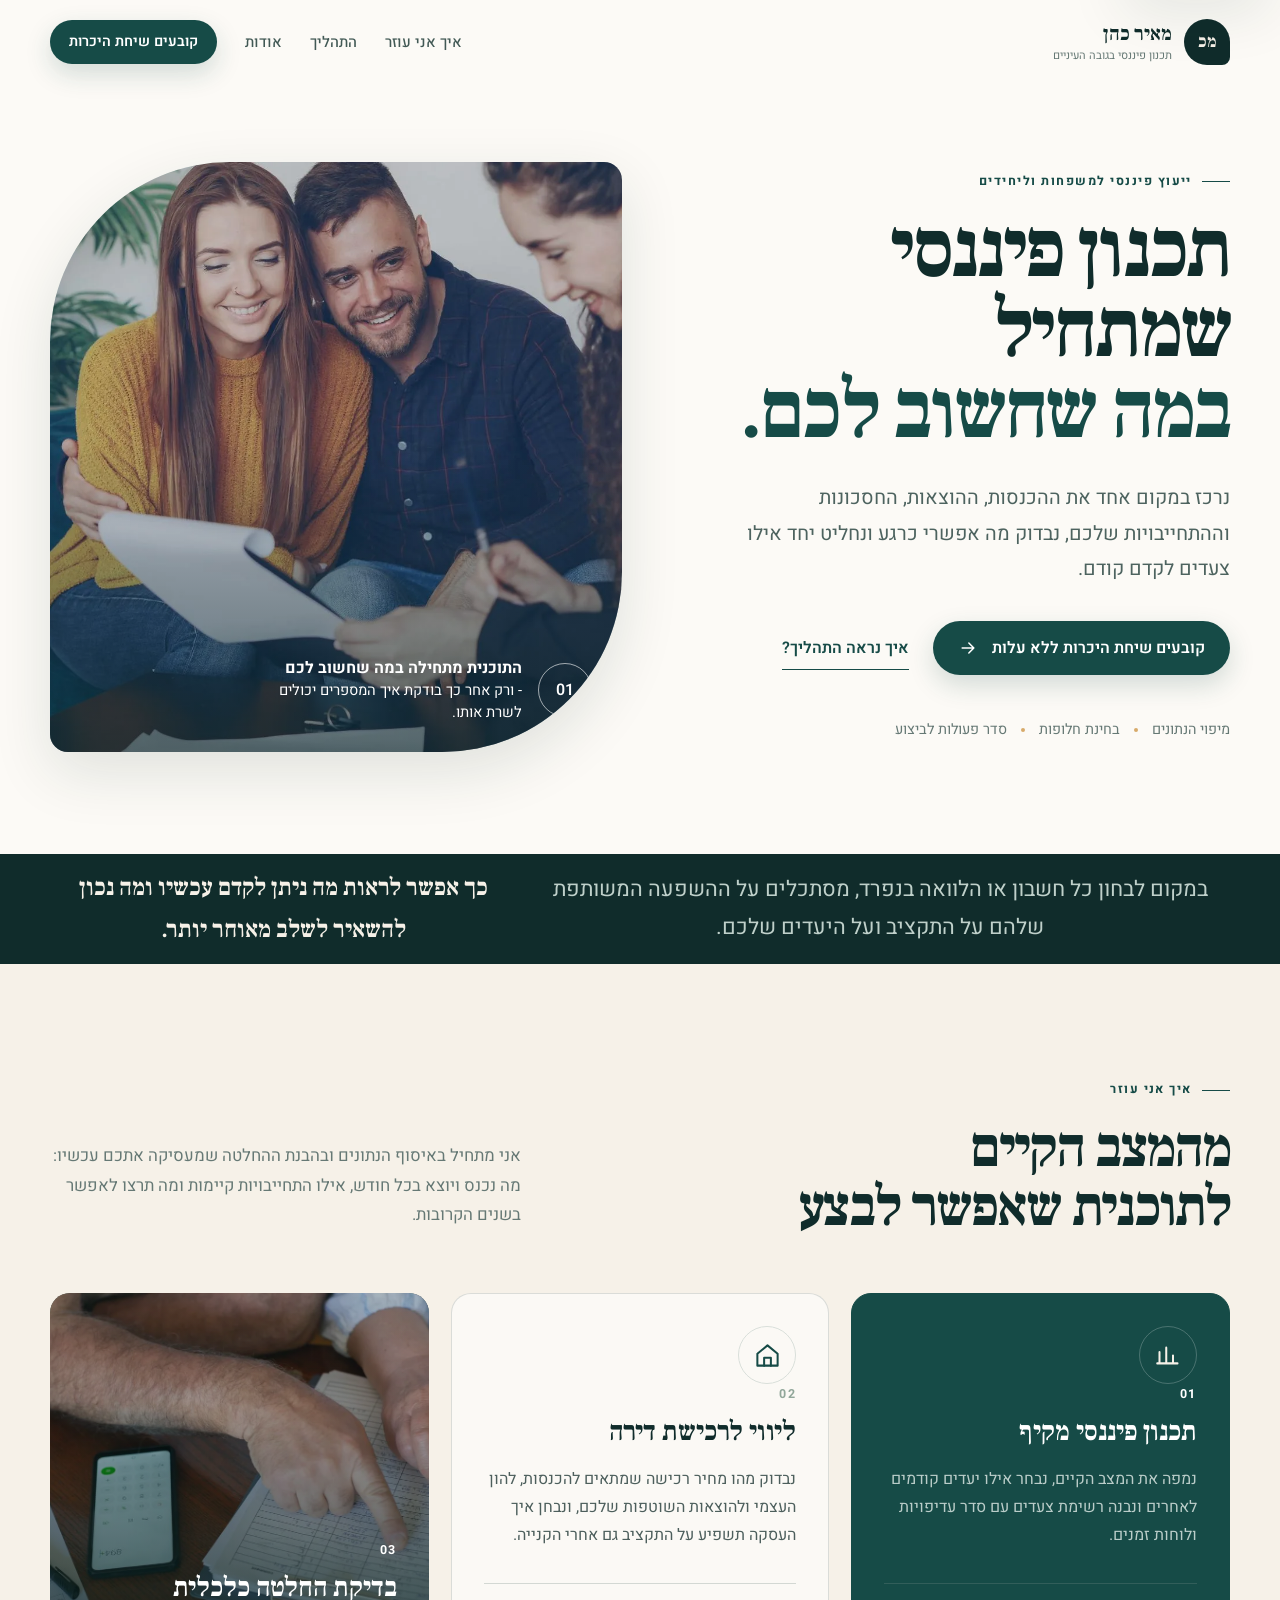
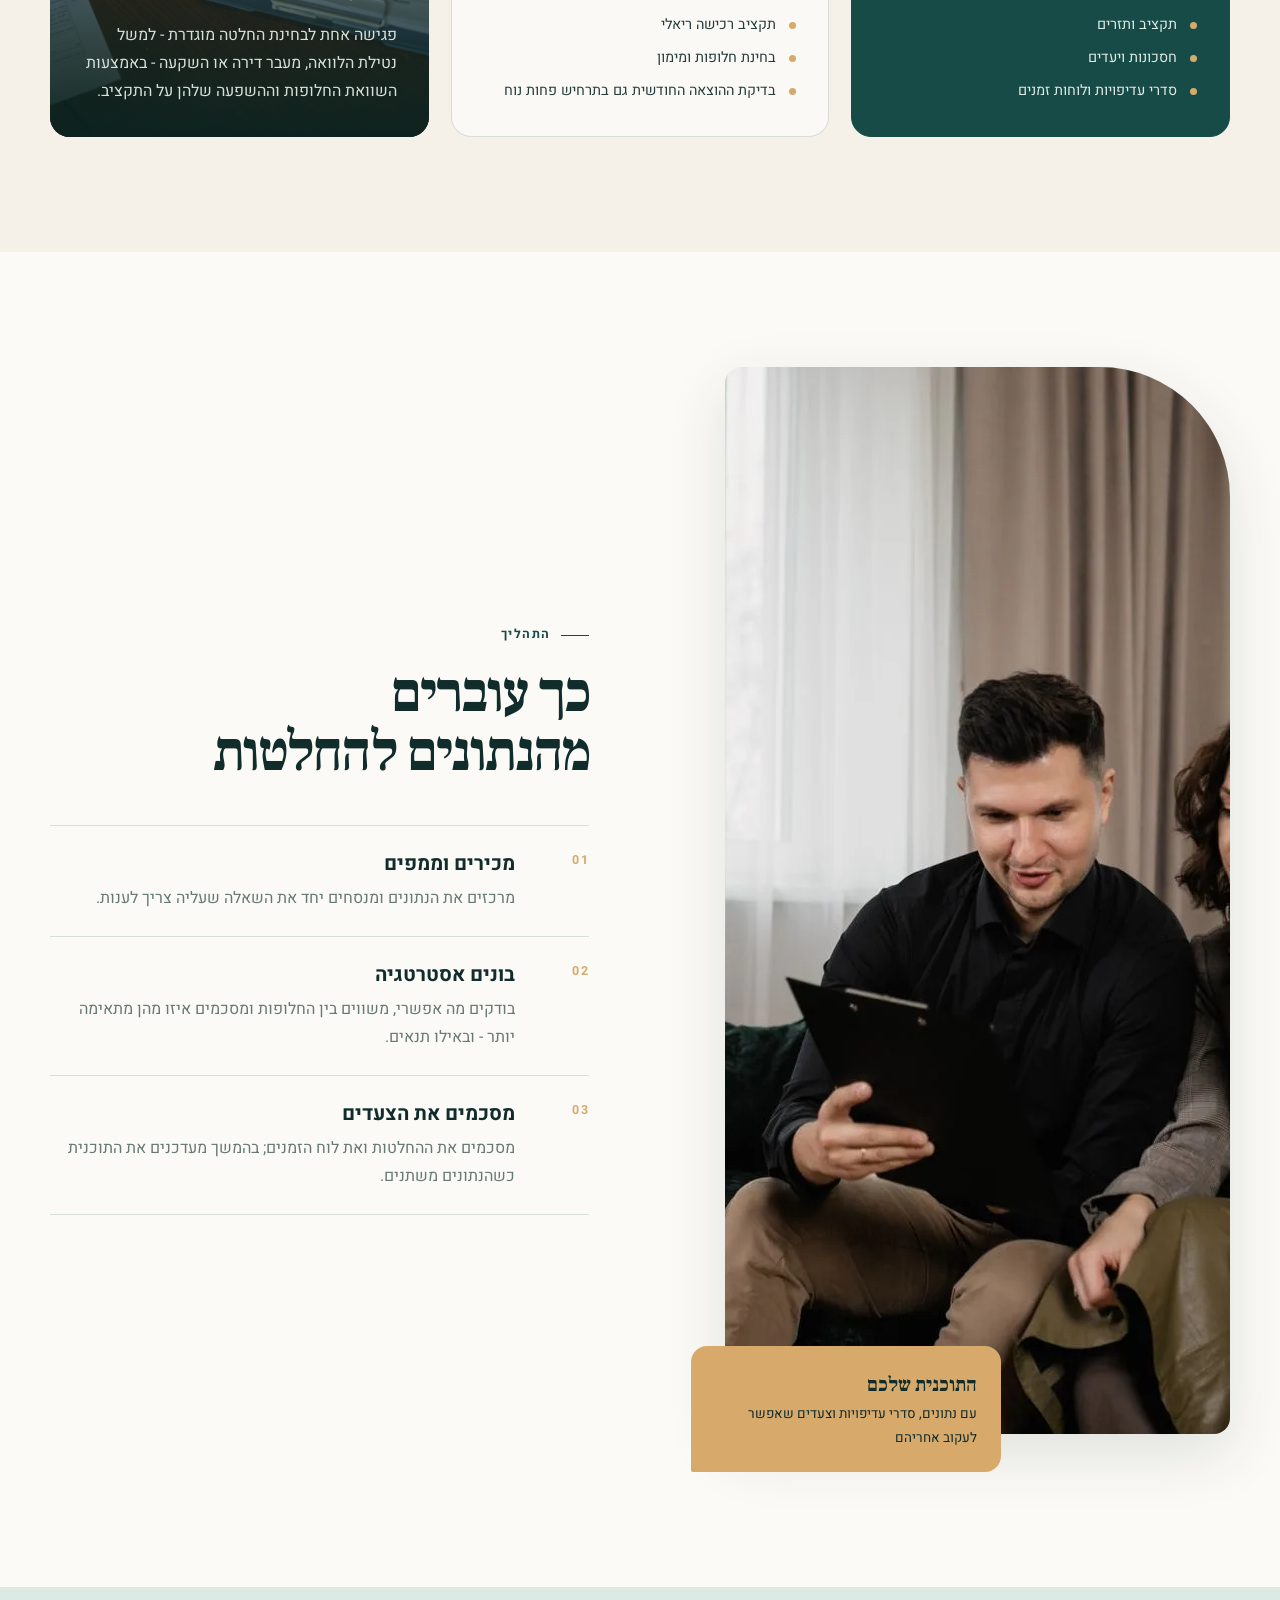
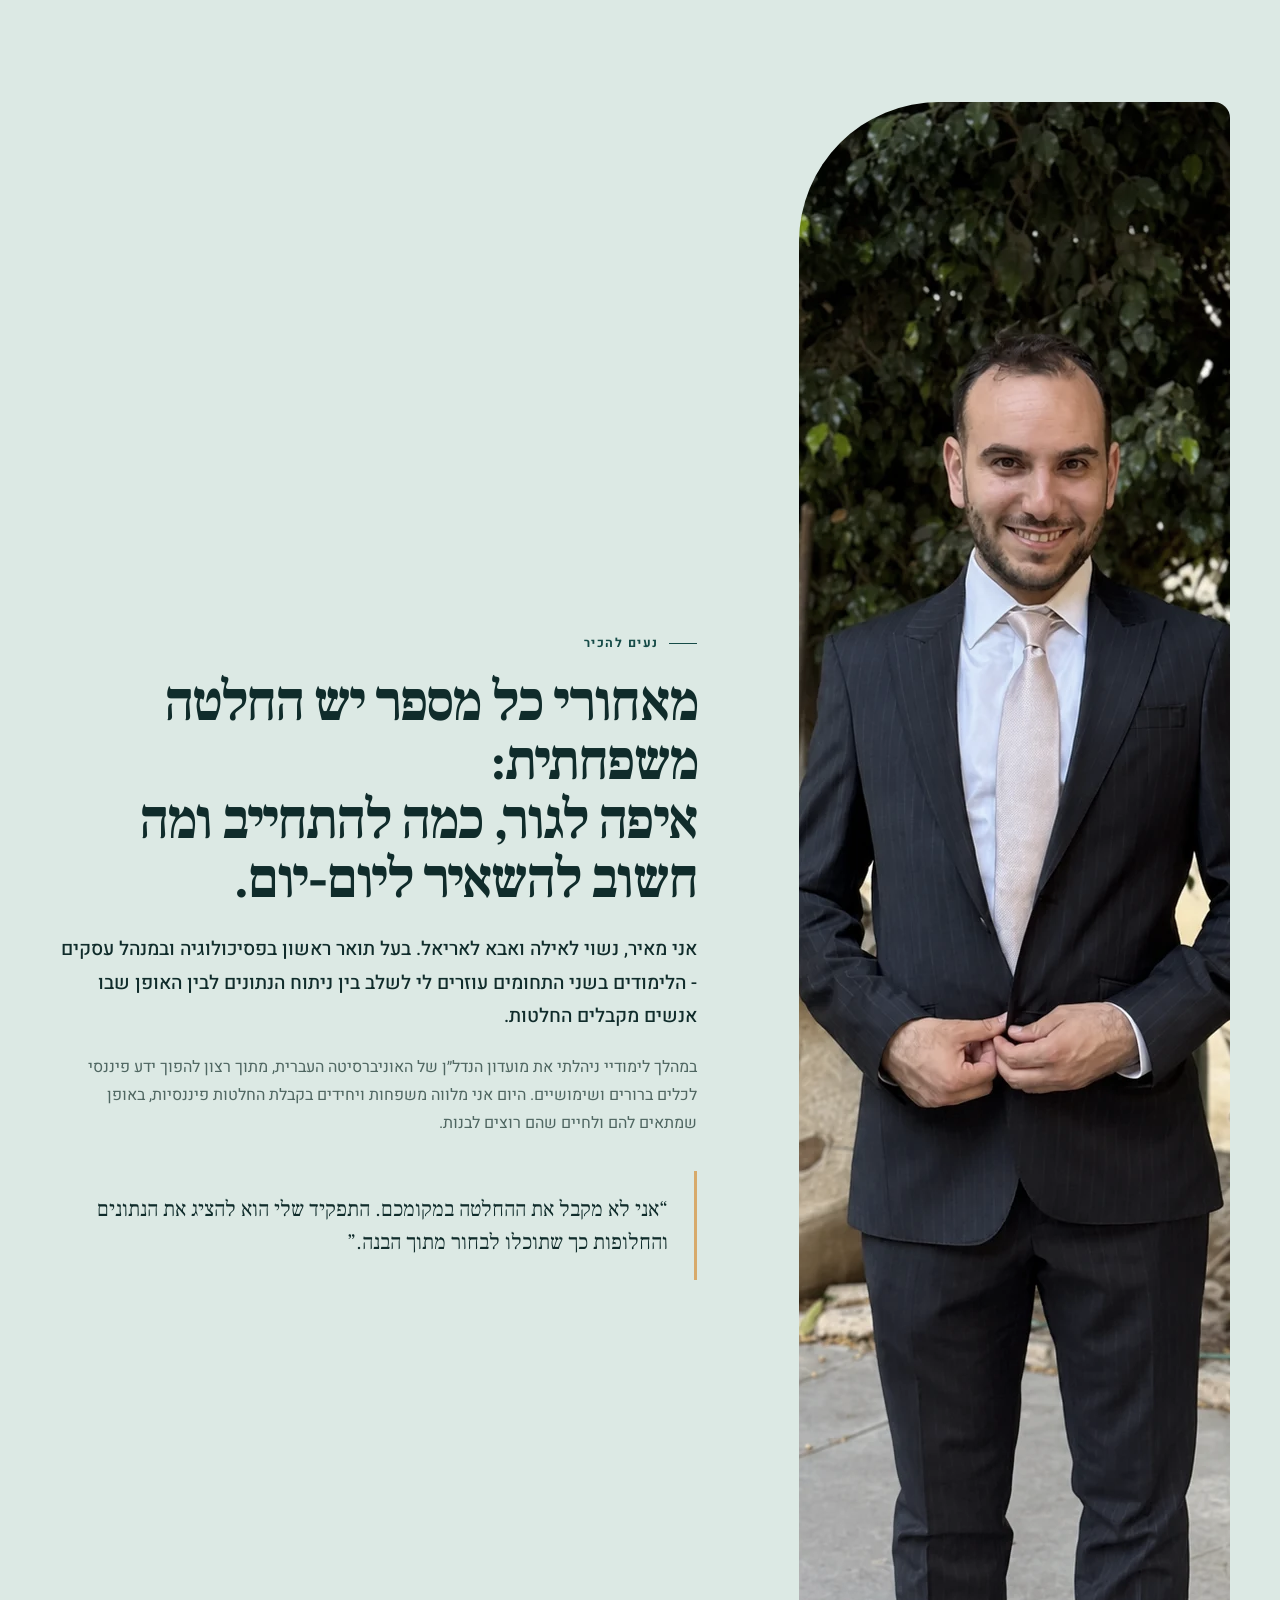
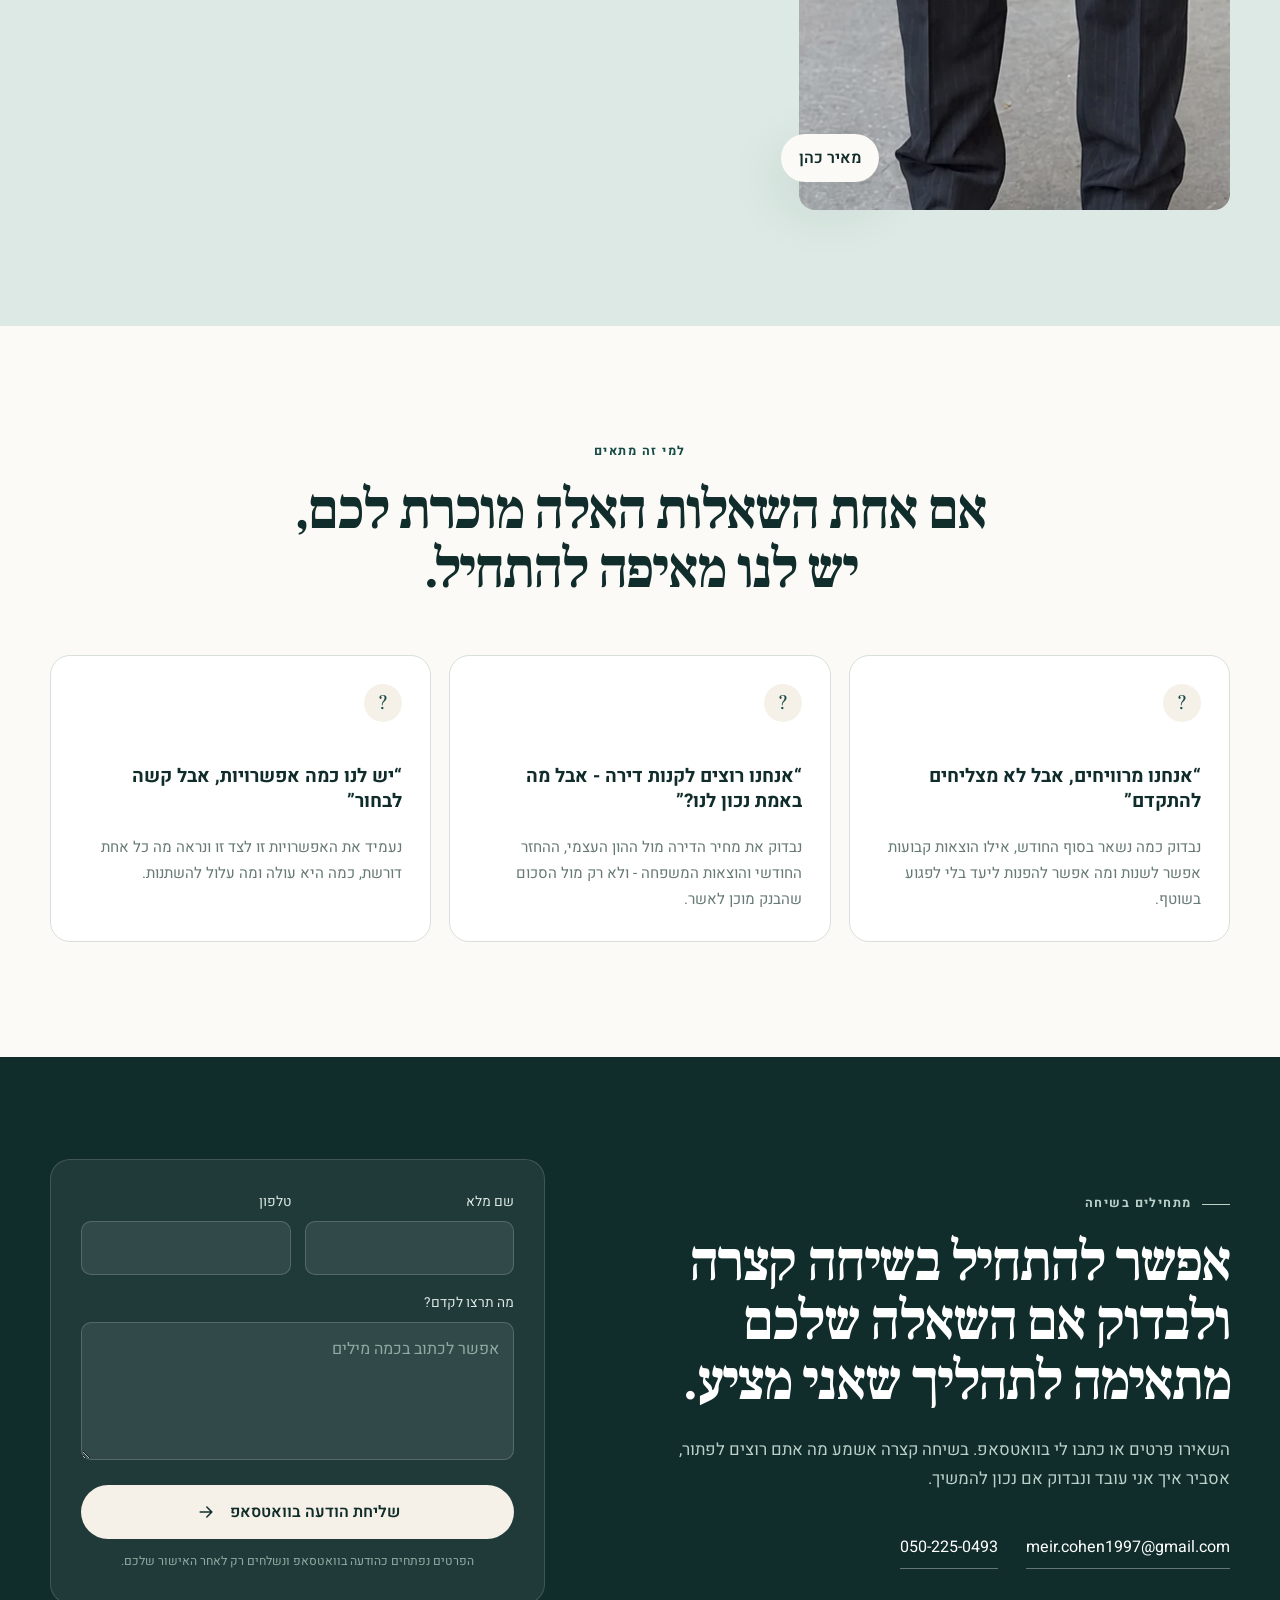
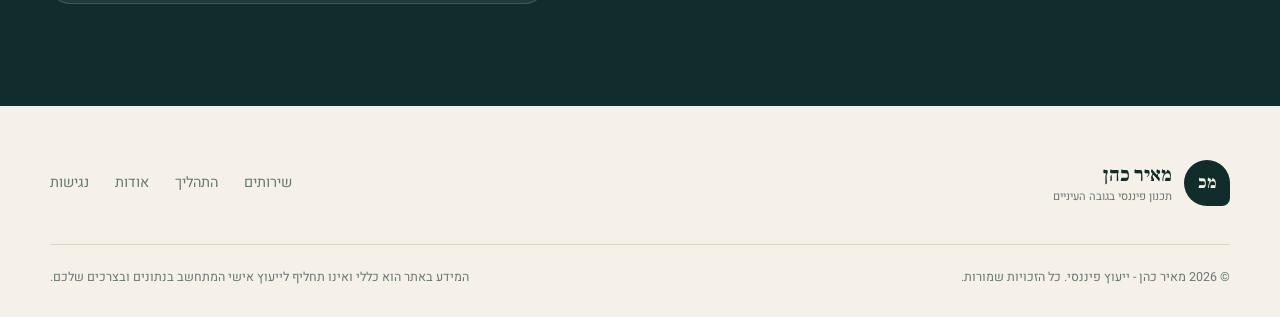
==== commit 1fe00efc: "Update site copy and public pages" ====
--- a/index.html
+++ b/index.html
@@ -3,28 +3,28 @@
 <head>
   <meta charset="utf-8">
   <meta name="viewport" content="width=device-width, initial-scale=1">
-  <title>מאיר כהן — תכנון פיננסי למשפחות ולרכישת דירה</title>
-  <meta name="description" content="ליווי פיננסי אישי למשפחות ויחידים: עושים סדר בכסף, בונים תוכנית מעשית ומתקדמים בביטחון לרכישת דירה ולמטרות החיים.">
+  <title>מאיר כהן - תכנון פיננסי למשפחות ולרכישת דירה</title>
+  <meta name="description" content="ייעוץ ותכנון פיננסי למשפחות וליחידים: מיפוי הכנסות, הוצאות והתחייבויות, קביעת סדרי עדיפויות ובניית תוכנית לקראת רכישת דירה ויעדים נוספים.">
   <meta name="author" content="מאיר כהן">
   <meta name="robots" content="index, follow">
   <link rel="icon" href="assets/favicon.svg" type="image/svg+xml">
   <link rel="canonical" href="https://meircohen-finance.co.il/">
   <meta property="og:type" content="website">
   <meta property="og:url" content="https://meircohen-finance.co.il/">
-  <meta property="og:title" content="מאיר כהן — תכנון פיננסי בגובה העיניים">
-  <meta property="og:description" content="תוכנית ברורה, החלטות שקולות וליווי אישי בדרך למטרות הכלכליות שלכם.">
+  <meta property="og:title" content="מאיר כהן - תכנון פיננסי בגובה העיניים">
+  <meta property="og:description" content="ממפים את המצב הקיים, בוחנים אפשרויות ובונים סדר פעולות שמתאים למשפחה ולמטרות שלה.">
   <meta property="og:image" content="https://meircohen-finance.co.il/assets/images/meir-cohen-portrait-2026.jpg">
   <meta property="og:locale" content="he_IL">
-  <meta property="og:site_name" content="מאיר כהן — ייעוץ פיננסי">
+  <meta property="og:site_name" content="מאיר כהן - ייעוץ פיננסי">
   <meta name="twitter:card" content="summary_large_image">
-  <meta name="twitter:title" content="מאיר כהן — תכנון פיננסי בגובה העיניים">
-  <meta name="twitter:description" content="תוכנית ברורה, החלטות שקולות וליווי אישי בדרך למטרות הכלכליות שלכם.">
+  <meta name="twitter:title" content="מאיר כהן - תכנון פיננסי בגובה העיניים">
+  <meta name="twitter:description" content="ממפים את המצב הקיים, בוחנים אפשרויות ובונים סדר פעולות שמתאים למשפחה ולמטרות שלה.">
   <meta name="twitter:image" content="https://meircohen-finance.co.il/assets/images/meir-cohen-portrait-2026.jpg">
   <script type="application/ld+json">
   {
     "@context": "https://schema.org",
     "@type": "FinancialService",
-    "name": "מאיר כהן — ייעוץ פיננסי",
+    "name": "מאיר כהן - ייעוץ פיננסי",
     "description": "ליווי מקצועי למשפחות ויחידים, בניית תוכנית פיננסית וליווי לרכישת דירה.",
     "url": "https://meircohen-finance.co.il/",
     "image": "https://meircohen-finance.co.il/assets/images/meir-cohen-portrait-2026.jpg",
@@ -35,9 +35,9 @@
       "@type": "Person",
       "name": "מאיר כהן",
       "jobTitle": "יועץ פיננסי",
-      "description": "בעל תואר ראשון בפסיכולוגיה ומנהל עסקים ומקים מועדון הנדל״ן של האוניברסיטה העברית."
+      "description": "בעל תואר ראשון בפסיכולוגיה ובמנהל עסקים, ולשעבר מנהל מועדון הנדל״ן של האוניברסיטה העברית."
     },
-    "serviceType": ["תכנון פיננסי", "ליווי לרכישת דירה", "תכנון השקעות נדל״ן"]
+    "serviceType": ["תכנון פיננסי", "ליווי לרכישת דירה", "בדיקת החלטה כלכלית"]
   }
   </script>
   <link rel="preconnect" href="https://fonts.googleapis.com">
@@ -50,7 +50,7 @@
 
   <header class="site-header" id="navbar">
     <div class="container nav-container">
-      <a href="index.html" class="brand" aria-label="מאיר כהן — עמוד הבית">
+      <a href="index.html" class="brand" aria-label="מאיר כהן - עמוד הבית">
         <span class="brand-mark" aria-hidden="true">מכ</span>
         <span class="brand-copy"><strong>מאיר כהן</strong><small>תכנון פיננסי בגובה העיניים</small></span>
       </a>
@@ -62,7 +62,6 @@
           <li><a href="#services">איך אני עוזר</a></li>
           <li><a href="#process">התהליך</a></li>
           <li><a href="#about">אודות</a></li>
-          <li><a href="blog.html">ידע וכלים</a></li>
           <li><a href="https://wa.me/972502250493" class="button button-small button-primary" target="_blank" rel="noopener">קובעים שיחת היכרות</a></li>
         </ul>
       </nav>
@@ -74,8 +73,8 @@
       <div class="container hero-grid">
         <div class="hero-copy">
           <p class="eyebrow">ייעוץ פיננסי למשפחות וליחידים</p>
-          <h1>כשהכסף ברור,<br><em>הדרך קדימה נפתחת.</em></h1>
-          <p class="hero-lead">נעשה סדר בתמונה הכלכלית, נגדיר את מה שבאמת חשוב לכם ונבנה תוכנית מעשית שמחברת בין החיים של היום לעתיד שאתם רוצים.</p>
+          <h1>תכנון פיננסי שמתחיל<br><em>במה שחשוב לכם.</em></h1>
+          <p class="hero-lead">נרכז במקום אחד את ההכנסות, ההוצאות, החסכונות וההתחייבויות שלכם, נבדוק מה אפשרי כרגע ונחליט יחד אילו צעדים לקדם קודם.</p>
           <div class="hero-actions">
             <a href="https://wa.me/972502250493" class="button button-primary" target="_blank" rel="noopener">
               קובעים שיחת היכרות ללא עלות
@@ -84,25 +83,25 @@
             <a href="#process" class="text-link">איך נראה התהליך?</a>
           </div>
           <ul class="trust-list" aria-label="עקרונות הליווי">
-            <li>תמונה מלאה</li>
-            <li>תוכנית אישית</li>
-            <li>צעדים ברורים</li>
+            <li>מיפוי הנתונים</li>
+            <li>בחינת חלופות</li>
+            <li>סדר פעולות לביצוע</li>
           </ul>
         </div>
         <figure class="hero-visual">
           <img src="assets/images/financial-consultation.webp" width="1800" height="1013" alt="פגישת תכנון פיננסי אישית עם זוג" fetchpriority="high">
           <figcaption>
             <span class="caption-number">01</span>
-            <span><strong>מתחילים בהקשבה</strong> לפני המספרים, מבינים את החיים והמטרות.</span>
+            <span><strong>התוכנית מתחילה במה שחשוב לכם</strong> - ורק אחר כך בודקת איך המספרים יכולים לשרת אותו.</span>
           </figcaption>
         </figure>
       </div>
     </section>
 
-    <section class="intro-strip" aria-label="הבטחת השירות">
+    <section class="intro-strip" aria-label="עקרונות הליווי">
       <div class="container intro-strip-inner">
-        <p>לא עוד אוסף של חשבונות, הלוואות וחסכונות.</p>
-        <strong>תוכנית אחת שמחברת הכול.</strong>
+        <p>במקום לבחון כל חשבון או הלוואה בנפרד, מסתכלים על ההשפעה המשותפת שלהם על התקציב ועל היעדים שלכם.</p>
+        <strong>כך אפשר לראות מה ניתן לקדם עכשיו ומה נכון להשאיר לשלב מאוחר יותר.</strong>
       </div>
     </section>
 
@@ -113,7 +112,7 @@
             <p class="eyebrow">איך אני עוזר</p>
             <h2>מהמצב הקיים<br>לתוכנית שאפשר לבצע</h2>
           </div>
-          <p>כל ליווי מתחיל מהתמונה שלכם — ההכנסות, ההוצאות, הנכסים, ההתחייבויות, הרצונות וההחלטות שנמצאות על הפרק.</p>
+          <p>אני מתחיל באיסוף הנתונים ובהבנת ההחלטה שמעסיקה אתכם עכשיו: מה נכנס ויוצא בכל חודש, אילו התחייבויות קיימות ומה תרצו לאפשר בשנים הקרובות.</p>
         </div>
         <div class="service-grid">
           <article class="service-card service-card-featured">
@@ -122,7 +121,7 @@
             </div>
             <p class="card-index">01</p>
             <h3>תכנון פיננסי מקיף</h3>
-            <p>מיפוי מלא של המצב, תיעדוף מטרות ובניית מפת דרכים שמתרגמת החלטות גדולות לצעדים אפשריים.</p>
+            <p>נמפה את המצב הקיים, נבחר אילו יעדים קודמים לאחרים ונבנה רשימת צעדים עם סדר עדיפויות ולוחות זמנים.</p>
             <ul class="check-list">
               <li>תקציב ותזרים</li>
               <li>חסכונות ויעדים</li>
@@ -135,11 +134,11 @@
             </div>
             <p class="card-index">02</p>
             <h3>ליווי לרכישת דירה</h3>
-            <p>בחינת היכולת הכלכלית, בניית מסגרת החלטה וליווי בתכנון הרכישה — למגורים או להשקעה.</p>
+            <p>נבדוק מהו מחיר רכישה שמתאים להכנסות, להון העצמי ולהוצאות השוטפות שלכם, ונבחן איך העסקה תשפיע על התקציב גם אחרי הקנייה.</p>
             <ul class="check-list">
               <li>תקציב רכישה ריאלי</li>
               <li>בחינת חלופות ומימון</li>
-              <li>תכנון שמשאיר מרווח נשימה</li>
+              <li>בדיקת ההוצאה החודשית גם בתרחיש פחות נוח</li>
             </ul>
           </article>
           <article class="service-card service-card-image">
@@ -147,7 +146,7 @@
             <div class="image-card-copy">
               <p class="card-index">03</p>
               <h3>בדיקת החלטה כלכלית</h3>
-              <p>פגישה ממוקדת לפני צעד משמעותי: השקעה, שינוי דיור, הלוואה או שינוי גדול בתזרים.</p>
+              <p>פגישה אחת לבחינת החלטה מוגדרת - למשל נטילת הלוואה, מעבר דירה או השקעה - באמצעות השוואת החלופות וההשפעה שלהן על התקציב.</p>
             </div>
           </article>
         </div>
@@ -158,23 +157,23 @@
       <div class="container process-grid">
         <div class="process-image-wrap">
           <img src="assets/images/family-planning.webp" width="1600" height="1067" alt="משפחה מקבלת ליווי ומתכננת יחד את העתיד" loading="lazy">
-          <div class="image-note"><strong>התוכנית שלכם</strong><span>ברורה, מדידה ומחוברת לחיים עצמם</span></div>
+          <div class="image-note"><strong>התוכנית שלכם</strong><span>עם נתונים, סדרי עדיפויות וצעדים שאפשר לעקוב אחריהם</span></div>
         </div>
         <div class="process-content">
           <p class="eyebrow">התהליך</p>
-          <h2>שלושה שלבים.<br>כיוון אחד ברור.</h2>
+          <h2>כך עוברים<br>מהנתונים להחלטות</h2>
           <ol class="process-list">
             <li>
               <span>01</span>
-              <div><h3>מכירים וממפים</h3><p>מבינים איפה אתם נמצאים היום, מה מעסיק אתכם ומה אתם רוצים לאפשר לעצמכם.</p></div>
+              <div><h3>מכירים וממפים</h3><p>מרכזים את הנתונים ומנסחים יחד את השאלה שעליה צריך לענות.</p></div>
             </li>
             <li>
               <span>02</span>
-              <div><h3>בונים אסטרטגיה</h3><p>מחברים את הנתונים למטרות, בוחנים חלופות ומגבשים תוכנית מעשית לפי סדרי עדיפויות.</p></div>
+              <div><h3>בונים אסטרטגיה</h3><p>בודקים מה אפשרי, משווים בין החלופות ומסכמים איזו מהן מתאימה יותר - ובאילו תנאים.</p></div>
             </li>
             <li>
               <span>03</span>
-              <div><h3>מתקדמים בביטחון</h3><p>יוצאים עם צעדים ברורים ומעקב שמאפשר לבצע, לדייק ולהתקדם לאורך הדרך.</p></div>
+              <div><h3>מסכמים את הצעדים</h3><p>מסכמים את ההחלטות ואת לוח הזמנים; בהמשך מעדכנים את התוכנית כשהנתונים משתנים.</p></div>
             </li>
           </ol>
         </div>
@@ -189,10 +188,10 @@
         </div>
         <div class="about-copy">
           <p class="eyebrow">נעים להכיר</p>
-          <h2>מספרים הם רק ההתחלה.<br>ההחלטות הן תמיד אנושיות.</h2>
-          <p class="about-lead">אני מאיר, נשוי לאילה ואבא לאריאל. בעל תואר ראשון בפסיכולוגיה ומנהל עסקים — שילוב שמאפשר לי לראות גם את התמונה הכלכלית וגם את האנשים שמאחוריה.</p>
-          <p>במהלך לימודיי הקמתי וניהלתי את מועדון הנדל״ן של האוניברסיטה העברית, מתוך רצון להפוך ידע פיננסי לכלים ברורים ושימושיים. היום אני מלווה משפחות ויחידים בקבלת החלטות שקולות, בקצב שמתאים להם ולחיים שהם רוצים לבנות.</p>
-          <blockquote>“המטרה שלי היא לא לומר לכם מה לעשות — אלא לעזור לכם להבין, לבחור ולפעול בביטחון.”</blockquote>
+          <h2>מאחורי כל מספר יש החלטה משפחתית:<br>איפה לגור, כמה להתחייב ומה חשוב להשאיר ליום-יום.</h2>
+          <p class="about-lead">אני מאיר, נשוי לאילה ואבא לאריאל. בעל תואר ראשון בפסיכולוגיה ובמנהל עסקים - הלימודים בשני התחומים עוזרים לי לשלב בין ניתוח הנתונים לבין האופן שבו אנשים מקבלים החלטות.</p>
+          <p>במהלך לימודיי ניהלתי את מועדון הנדל״ן של האוניברסיטה העברית, מתוך רצון להפוך ידע פיננסי לכלים ברורים ושימושיים. היום אני מלווה משפחות ויחידים בקבלת החלטות פיננסיות, באופן שמתאים להם ולחיים שהם רוצים לבנות.</p>
+          <blockquote>“אני לא מקבל את ההחלטה במקומכם. התפקיד שלי הוא להציג את הנתונים והחלופות כך שתוכלו לבחור מתוך הבנה.”</blockquote>
         </div>
       </div>
     </section>
@@ -204,9 +203,9 @@
           <h2>אם אחת השאלות האלה מוכרת לכם,<br>יש לנו מאיפה להתחיל.</h2>
         </div>
         <div class="question-grid">
-          <article><span>?</span><h3>“אנחנו מרוויחים, אבל לא מצליחים להתקדם”</h3><p>נזהה לאן הכסף הולך ונבנה מרווח אמיתי למטרות.</p></article>
-          <article><span>?</span><h3>“אנחנו רוצים לקנות דירה — כמה באמת נכון לנו?”</h3><p>נבחן את המסגרת המלאה, בלי לסכן את היציבות השוטפת.</p></article>
-          <article><span>?</span><h3>“יש לנו כמה אפשרויות, אבל קשה לבחור”</h3><p>נשווה בין החלופות על בסיס נתונים, מטרות וסיכונים.</p></article>
+          <article><span>?</span><h3>“אנחנו מרוויחים, אבל לא מצליחים להתקדם”</h3><p>נבדוק כמה נשאר בסוף החודש, אילו הוצאות קבועות אפשר לשנות ומה אפשר להפנות ליעד בלי לפגוע בשוטף.</p></article>
+          <article><span>?</span><h3>“אנחנו רוצים לקנות דירה - אבל מה באמת נכון לנו?”</h3><p>נבדוק את מחיר הדירה מול ההון העצמי, ההחזר החודשי והוצאות המשפחה - ולא רק מול הסכום שהבנק מוכן לאשר.</p></article>
+          <article><span>?</span><h3>“יש לנו כמה אפשרויות, אבל קשה לבחור”</h3><p>נעמיד את האפשרויות זו לצד זו ונראה מה כל אחת דורשת, כמה היא עולה ומה עלול להשתנות.</p></article>
         </div>
       </div>
     </section>
@@ -215,8 +214,8 @@
       <div class="container contact-grid">
         <div class="contact-copy">
           <p class="eyebrow eyebrow-light">מתחילים בשיחה</p>
-          <h2>הצעד הראשון לא צריך להיות גדול.<br>הוא רק צריך להיות ברור.</h2>
-          <p>השאירו פרטים או כתבו לי בוואטסאפ. בשיחת היכרות קצרה נבין מה מעסיק אתכם ונבדוק אם הליווי מתאים.</p>
+          <h2>אפשר להתחיל בשיחה קצרה<br>ולבדוק אם השאלה שלכם מתאימה לתהליך שאני מציע.</h2>
+          <p>השאירו פרטים או כתבו לי בוואטסאפ. בשיחה קצרה אשמע מה אתם רוצים לפתור, אסביר איך אני עובד ונבדוק אם נכון להמשיך.</p>
           <div class="direct-contact">
             <a href="tel:0502250493">050-225-0493</a>
             <a href="mailto:meir.cohen1997@gmail.com">meir.cohen1997@gmail.com</a>
@@ -238,10 +237,10 @@
   <footer class="site-footer">
     <div class="container footer-main">
       <a href="index.html" class="brand brand-footer"><span class="brand-mark" aria-hidden="true">מכ</span><span class="brand-copy"><strong>מאיר כהן</strong><small>תכנון פיננסי בגובה העיניים</small></span></a>
-      <nav aria-label="ניווט תחתון"><a href="#services">שירותים</a><a href="#process">התהליך</a><a href="#about">אודות</a><a href="blog.html">ידע וכלים</a><a href="negishut.html">נגישות</a></nav>
+      <nav aria-label="ניווט תחתון"><a href="#services">שירותים</a><a href="#process">התהליך</a><a href="#about">אודות</a><a href="negishut.html">נגישות</a></nav>
     </div>
     <div class="container footer-bottom">
-      <p>© 2026 מאיר כהן — ייעוץ פיננסי. כל הזכויות שמורות.</p>
+      <p>© 2026 מאיר כהן - ייעוץ פיננסי. כל הזכויות שמורות.</p>
       <p>המידע באתר הוא כללי ואינו תחליף לייעוץ אישי המתחשב בנתונים ובצרכים שלכם.</p>
     </div>
   </footer>
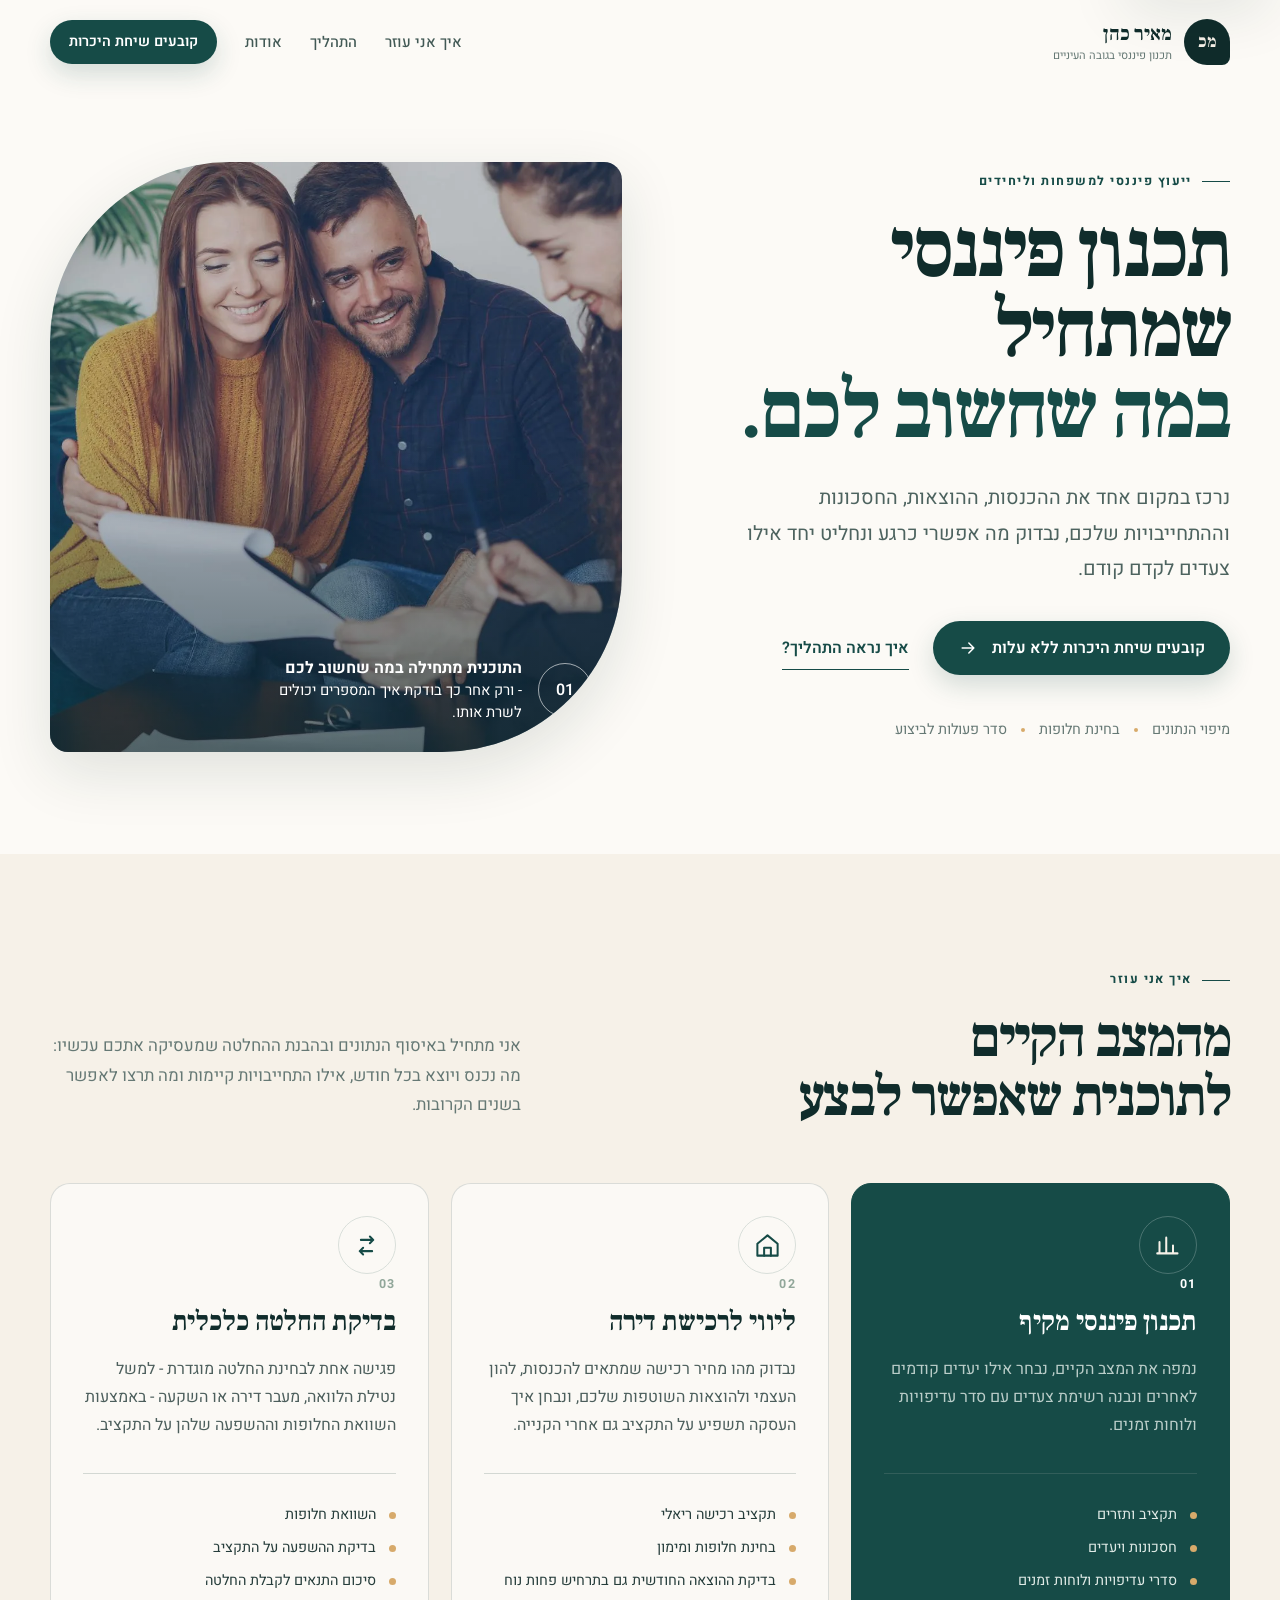
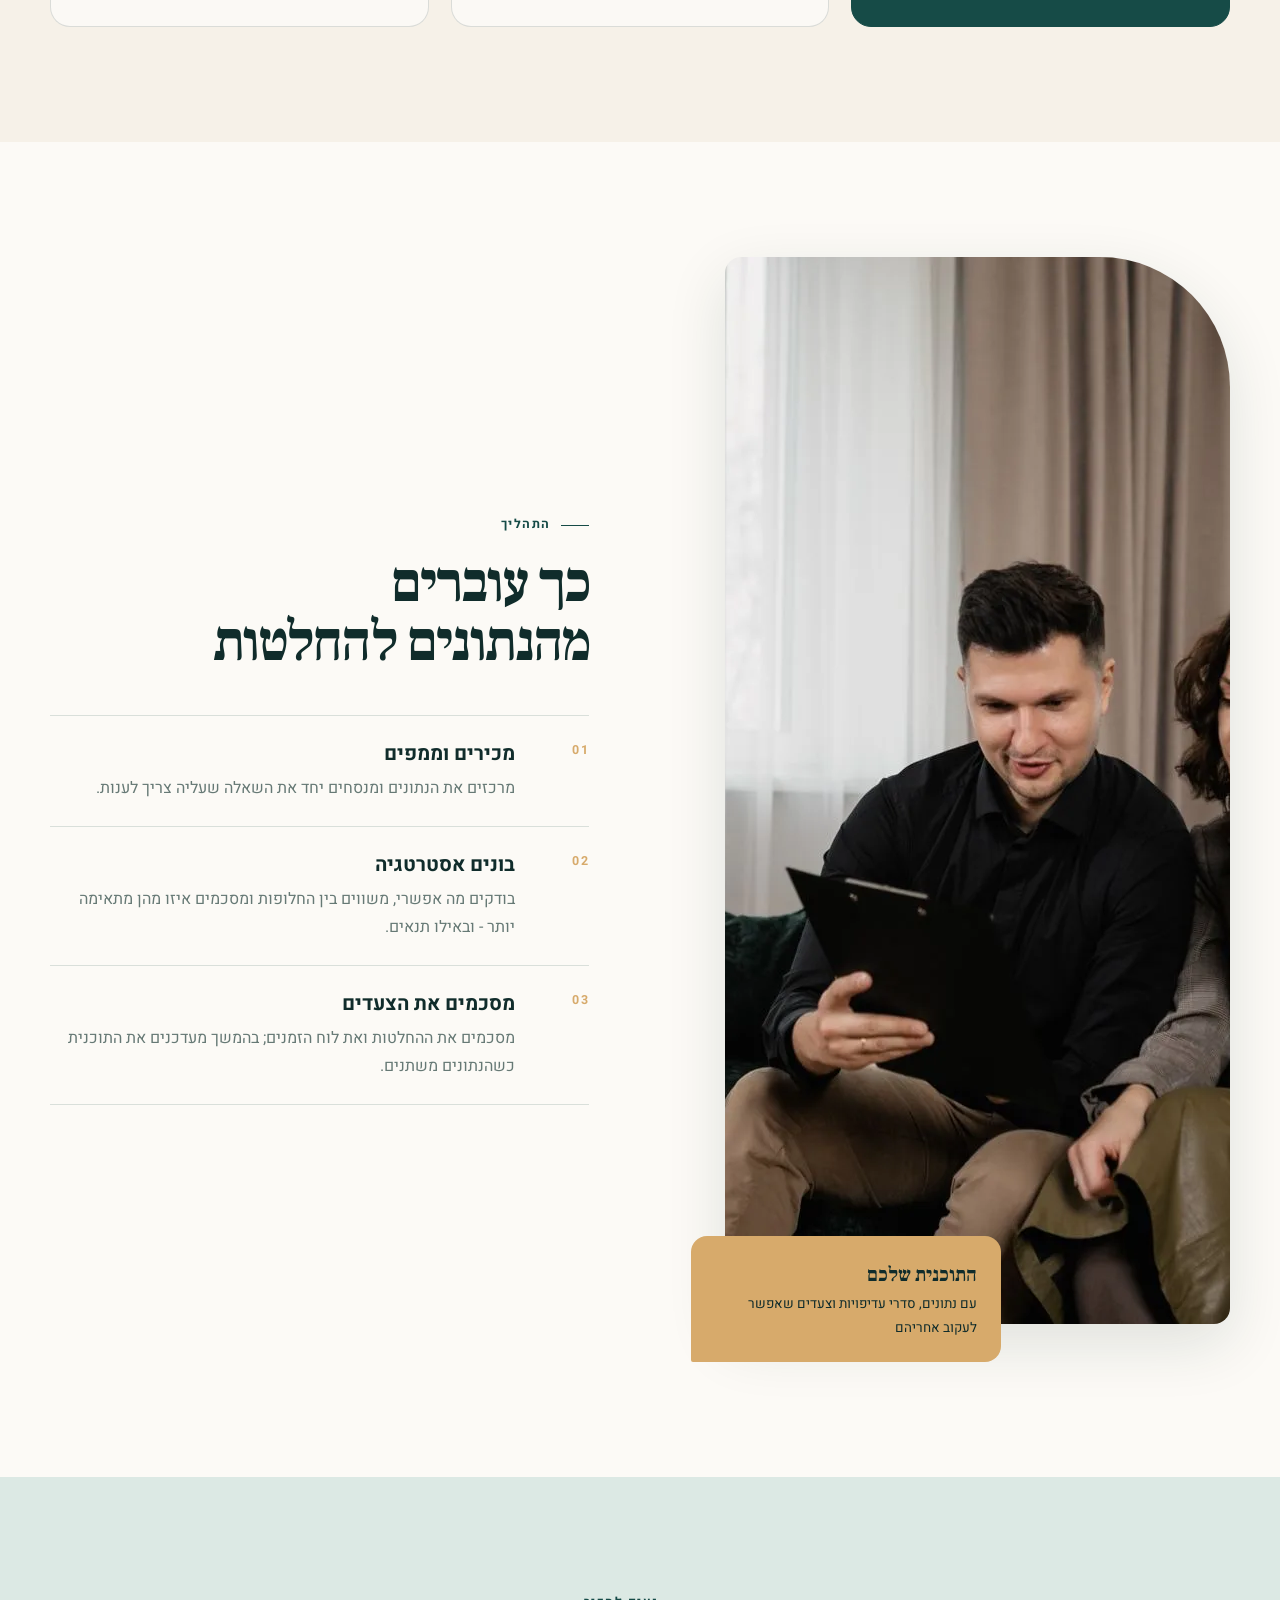
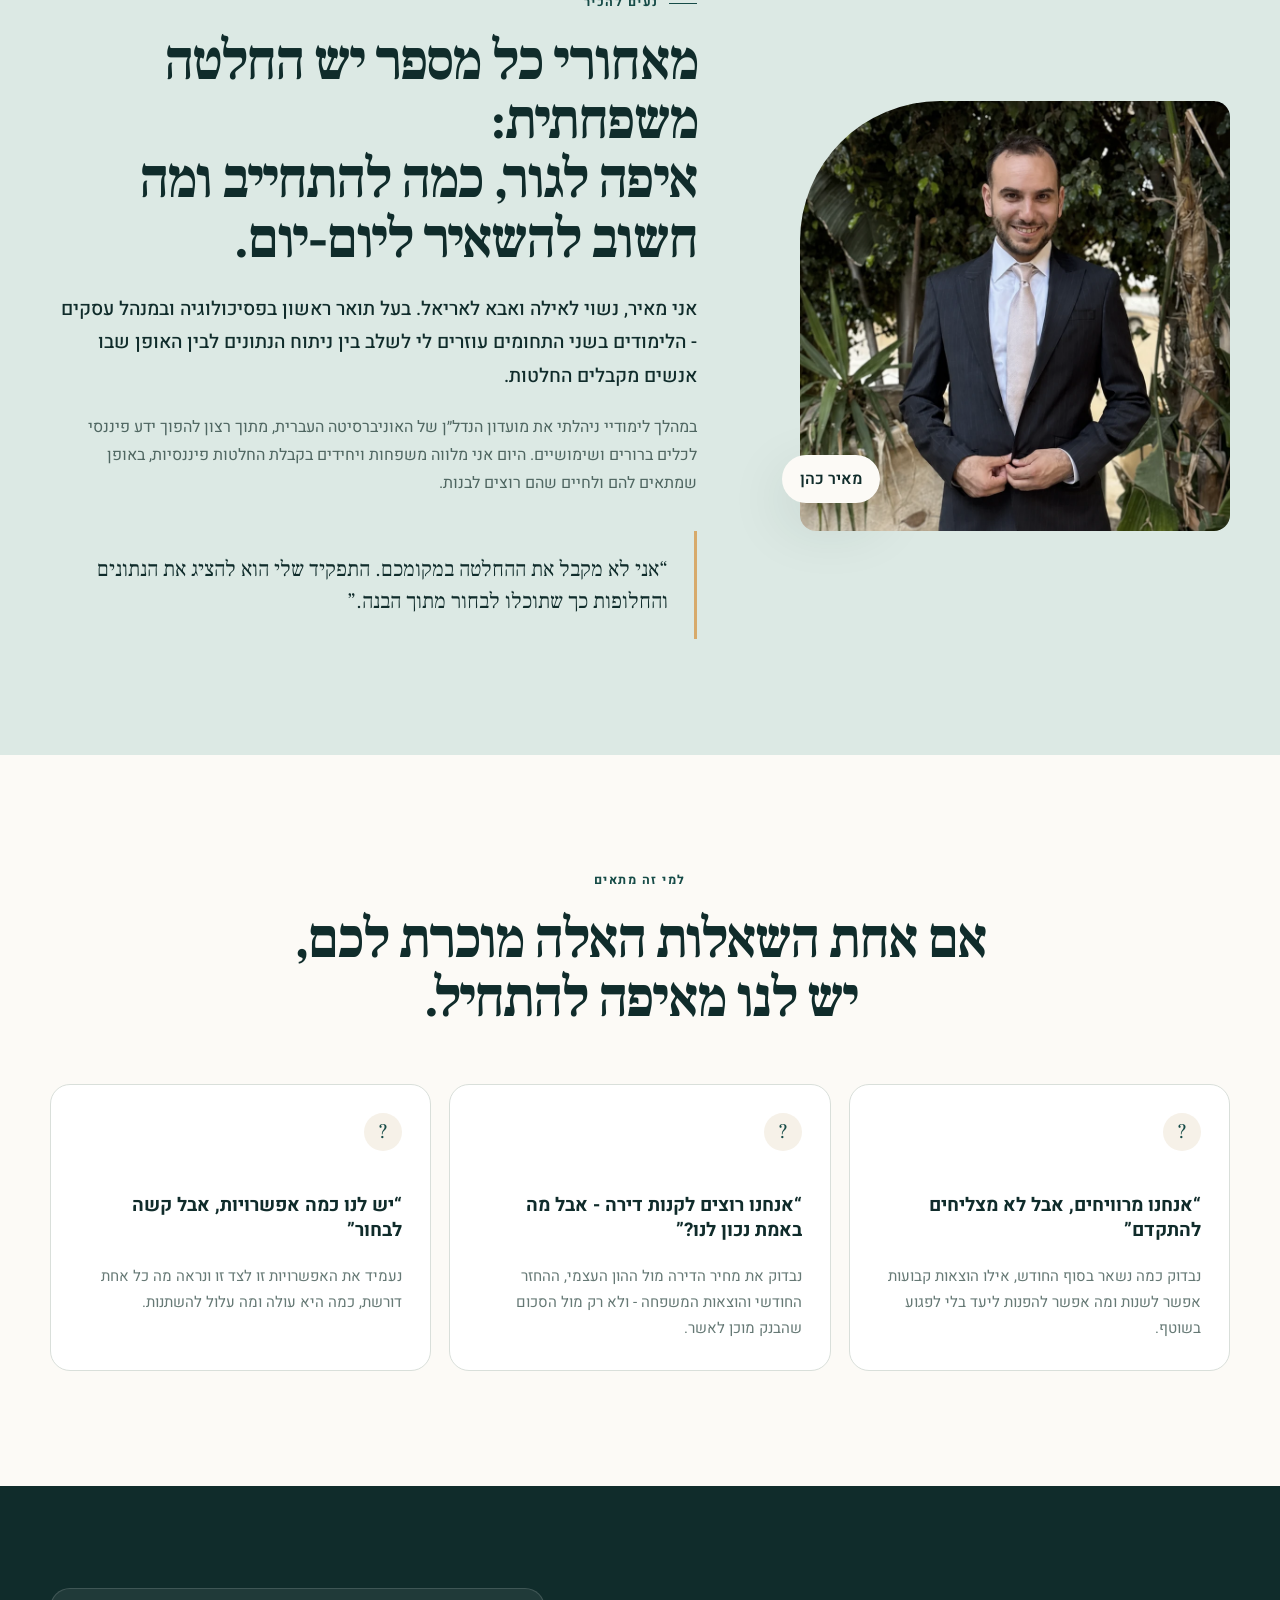
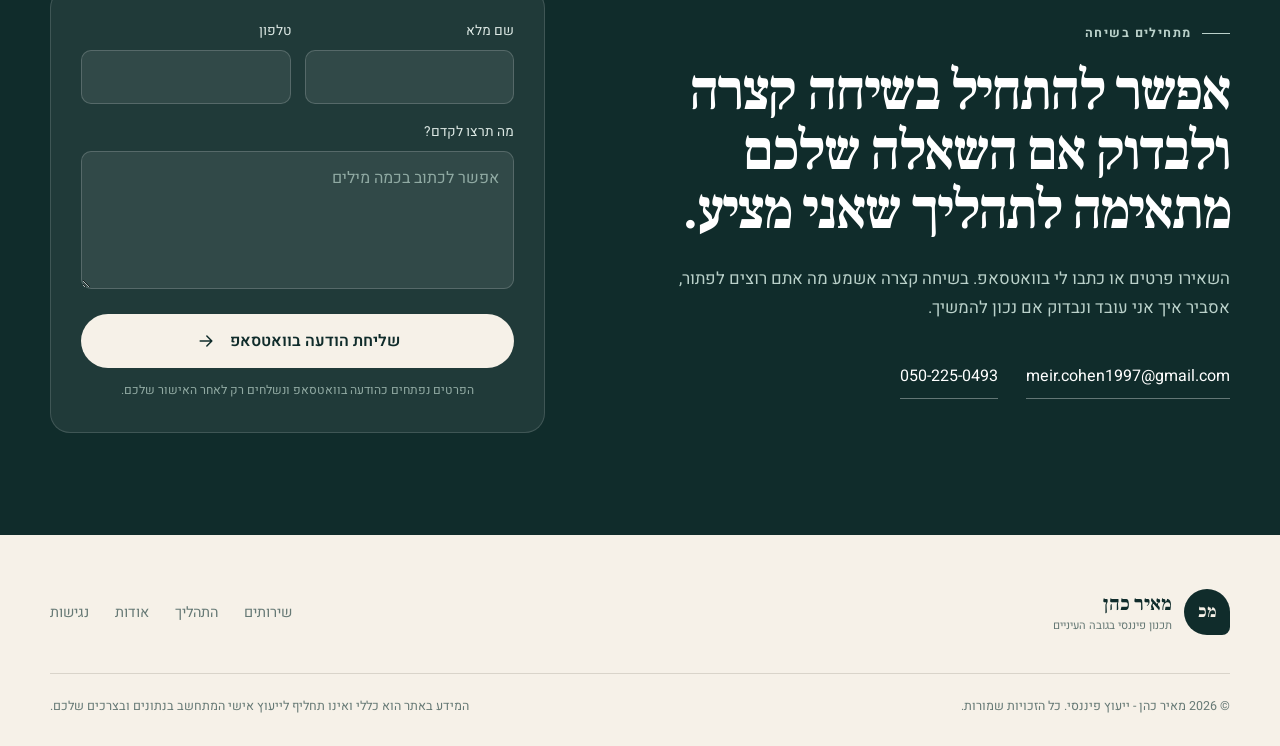
==== commit 9378cd75: "Refine portrait and service cards" ====
--- a/index.html
+++ b/index.html
@@ -98,13 +98,6 @@
       </div>
     </section>
 
-    <section class="intro-strip" aria-label="עקרונות הליווי">
-      <div class="container intro-strip-inner">
-        <p>במקום לבחון כל חשבון או הלוואה בנפרד, מסתכלים על ההשפעה המשותפת שלהם על התקציב ועל היעדים שלכם.</p>
-        <strong>כך אפשר לראות מה ניתן לקדם עכשיו ומה נכון להשאיר לשלב מאוחר יותר.</strong>
-      </div>
-    </section>
-
     <section class="section services" id="services">
       <div class="container">
         <div class="section-heading split-heading">
@@ -141,13 +134,18 @@
               <li>בדיקת ההוצאה החודשית גם בתרחיש פחות נוח</li>
             </ul>
           </article>
-          <article class="service-card service-card-image">
-            <img src="assets/images/planning-details.webp" width="1400" height="935" alt="מסמכים, מחשבון וטלפון במהלך תכנון תקציב" loading="lazy">
-            <div class="image-card-copy">
-              <p class="card-index">03</p>
-              <h3>בדיקת החלטה כלכלית</h3>
-              <p>פגישה אחת לבחינת החלטה מוגדרת - למשל נטילת הלוואה, מעבר דירה או השקעה - באמצעות השוואת החלופות וההשפעה שלהן על התקציב.</p>
+          <article class="service-card">
+            <div class="icon-box" aria-hidden="true">
+              <svg viewBox="0 0 24 24"><path d="M7 7h11l-3-3m3 3-3 3M17 17H6l3 3m-3-3 3-3"/></svg>
             </div>
+            <p class="card-index">03</p>
+            <h3>בדיקת החלטה כלכלית</h3>
+            <p>פגישה אחת לבחינת החלטה מוגדרת - למשל נטילת הלוואה, מעבר דירה או השקעה - באמצעות השוואת החלופות וההשפעה שלהן על התקציב.</p>
+            <ul class="check-list">
+              <li>השוואת חלופות</li>
+              <li>בדיקת ההשפעה על התקציב</li>
+              <li>סיכום התנאים לקבלת החלטה</li>
+            </ul>
           </article>
         </div>
       </div>
--- a/css/style.css
+++ b/css/style.css
@@ -86,11 +86,6 @@
 .hero-visual figcaption span:last-child { display: grid; max-width: 280px; font-size: .92rem; line-height: 1.5; }
 .hero-visual figcaption strong { font-size: 1rem; }
 .caption-number { width: 54px; height: 54px; display: grid; place-items: center; flex: none; border: 1px solid rgba(255,255,255,.6); border-radius: 50%; font-weight: 600; }
-
-.intro-strip { background: var(--ink); color: var(--cream); }
-.intro-strip-inner { min-height: 110px; display: flex; align-items: center; justify-content: center; gap: 14px; text-align: center; font-size: clamp(1.05rem, 1.8vw, 1.35rem); }
-.intro-strip p { margin: 0; color: #bfd0ca; }
-.intro-strip strong { font-family: "Frank Ruhl Libre", serif; font-size: 1.12em; }
 
 .services { background: var(--cream); }
 .section-heading { margin-bottom: 56px; }
@@ -112,13 +107,6 @@
 .check-list { list-style: none; padding: 20px 0 0; margin: 18px 0 0; border-top: 1px solid rgba(116,140,133,.3); }
 .check-list li { position: relative; padding-right: 20px; margin-top: 8px; font-size: .9rem; }
 .check-list li::before { content: ""; position: absolute; right: 0; top: .68em; width: 7px; height: 7px; border-radius: 50%; background: var(--sand); }
-.service-card-image { padding: 0; color: var(--white); background: var(--ink); border: 0; }
-.service-card-image > img { position: absolute; inset: 0; width: 100%; height: 100%; object-fit: cover; opacity: .72; }
-.service-card-image::after { content: ""; position: absolute; inset: 0; background: linear-gradient(to top, rgba(9,35,33,.93), rgba(9,35,33,.05) 75%); }
-.image-card-copy { position: relative; z-index: 1; margin-top: auto; padding: 32px; }
-.image-card-copy .card-index, .image-card-copy h3 { color: var(--white); }
-.image-card-copy p:last-child { margin: 0; color: #d5e0dc; }
-
 .process { background: var(--paper); }
 .process-grid { display: grid; grid-template-columns: 1fr 1fr; gap: clamp(54px, 8vw, 110px); align-items: center; }
 .process-image-wrap { position: relative; padding-left: 34px; padding-bottom: 38px; }
@@ -135,8 +123,8 @@
 
 .about { background: var(--forest-soft); }
 .about-grid { display: grid; grid-template-columns: .8fr 1.2fr; gap: clamp(54px, 8vw, 110px); align-items: center; }
-.portrait-wrap { position: relative; max-width: 470px; }
-.portrait-wrap img { width: 100%; aspect-ratio: 1/1.12; object-fit: cover; object-position: center 18%; border-radius: 140px 16px 16px 16px; filter: saturate(.82); }
+.portrait-wrap { position: relative; width: 100%; max-width: 430px; aspect-ratio: 1; }
+.portrait-wrap img { width: 100%; height: 100%; object-fit: cover; object-position: center 20%; border-radius: 140px 16px 16px 16px; filter: saturate(.82); }
 .portrait-label { position: absolute; left: -18px; bottom: 28px; padding: 10px 18px; background: var(--paper); color: var(--ink); border-radius: 999px; font-weight: 600; box-shadow: var(--shadow); }
 .about-copy { max-width: 700px; }
 .about-lead { color: var(--ink); font-size: 1.2rem; font-weight: 500; }
@@ -217,9 +205,9 @@
   .hero-visual > img { min-height: 520px; }
   .split-heading { grid-template-columns: 1fr; gap: 18px; }
   .service-card { grid-column: span 6; }
-  .service-card-image { grid-column: span 12; min-height: 360px; }
   .process-grid, .about-grid, .contact-grid { grid-template-columns: 1fr; }
-  .process-image-wrap, .portrait-wrap { max-width: 650px; }
+  .process-image-wrap { max-width: 650px; }
+  .portrait-wrap { max-width: 480px; }
   .question-grid { grid-template-columns: 1fr; }
   .question-grid article { min-height: 0; }
   .question-grid article > span { margin-bottom: 24px; }
@@ -240,7 +228,6 @@
   .hero-visual { min-height: 440px; border-radius: 100px 14px 100px 14px; }
   .hero-visual > img { min-height: 440px; }
   .hero-visual figcaption { right: 18px; left: 18px; bottom: 18px; }
-  .intro-strip-inner { min-height: 130px; flex-direction: column; gap: 0; }
   .service-card { grid-column: span 12; min-height: 390px; }
   .process-image-wrap { padding-left: 14px; }
   .process-list li { grid-template-columns: 38px 1fr; gap: 14px; }
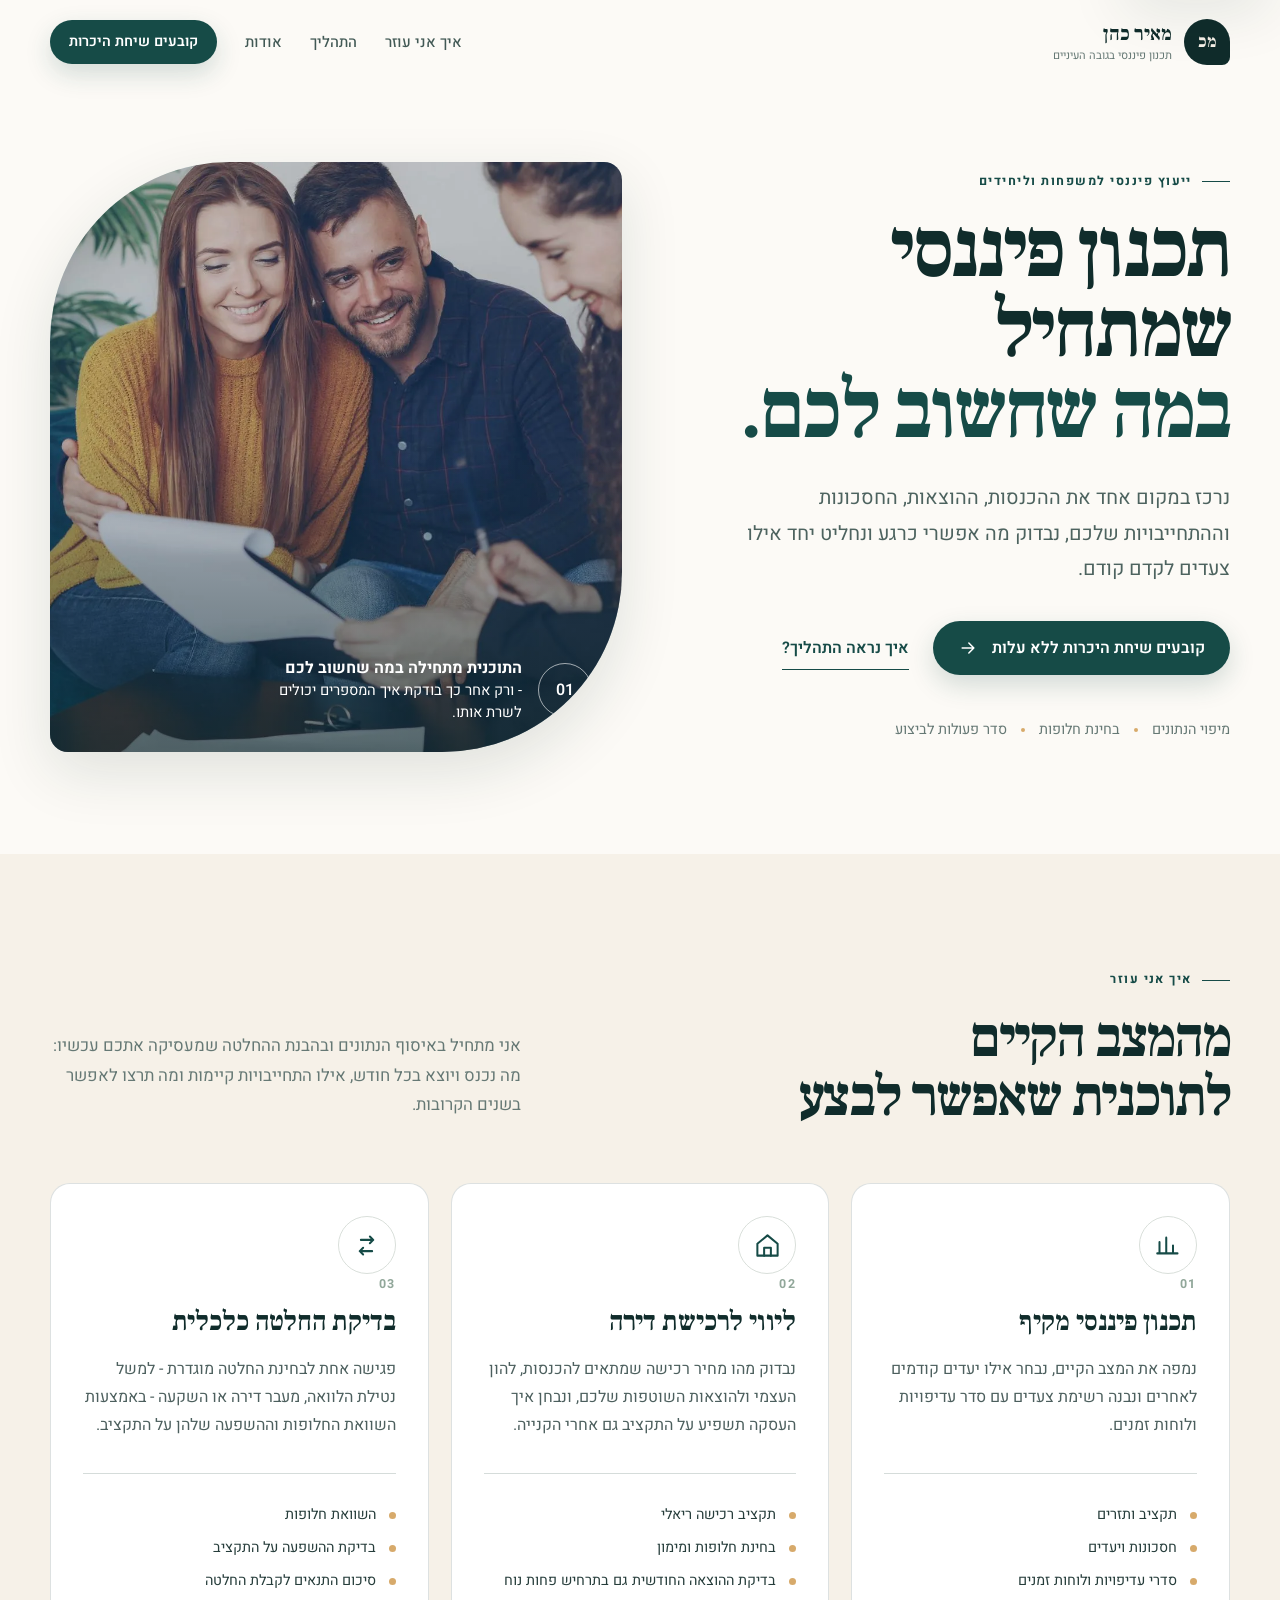
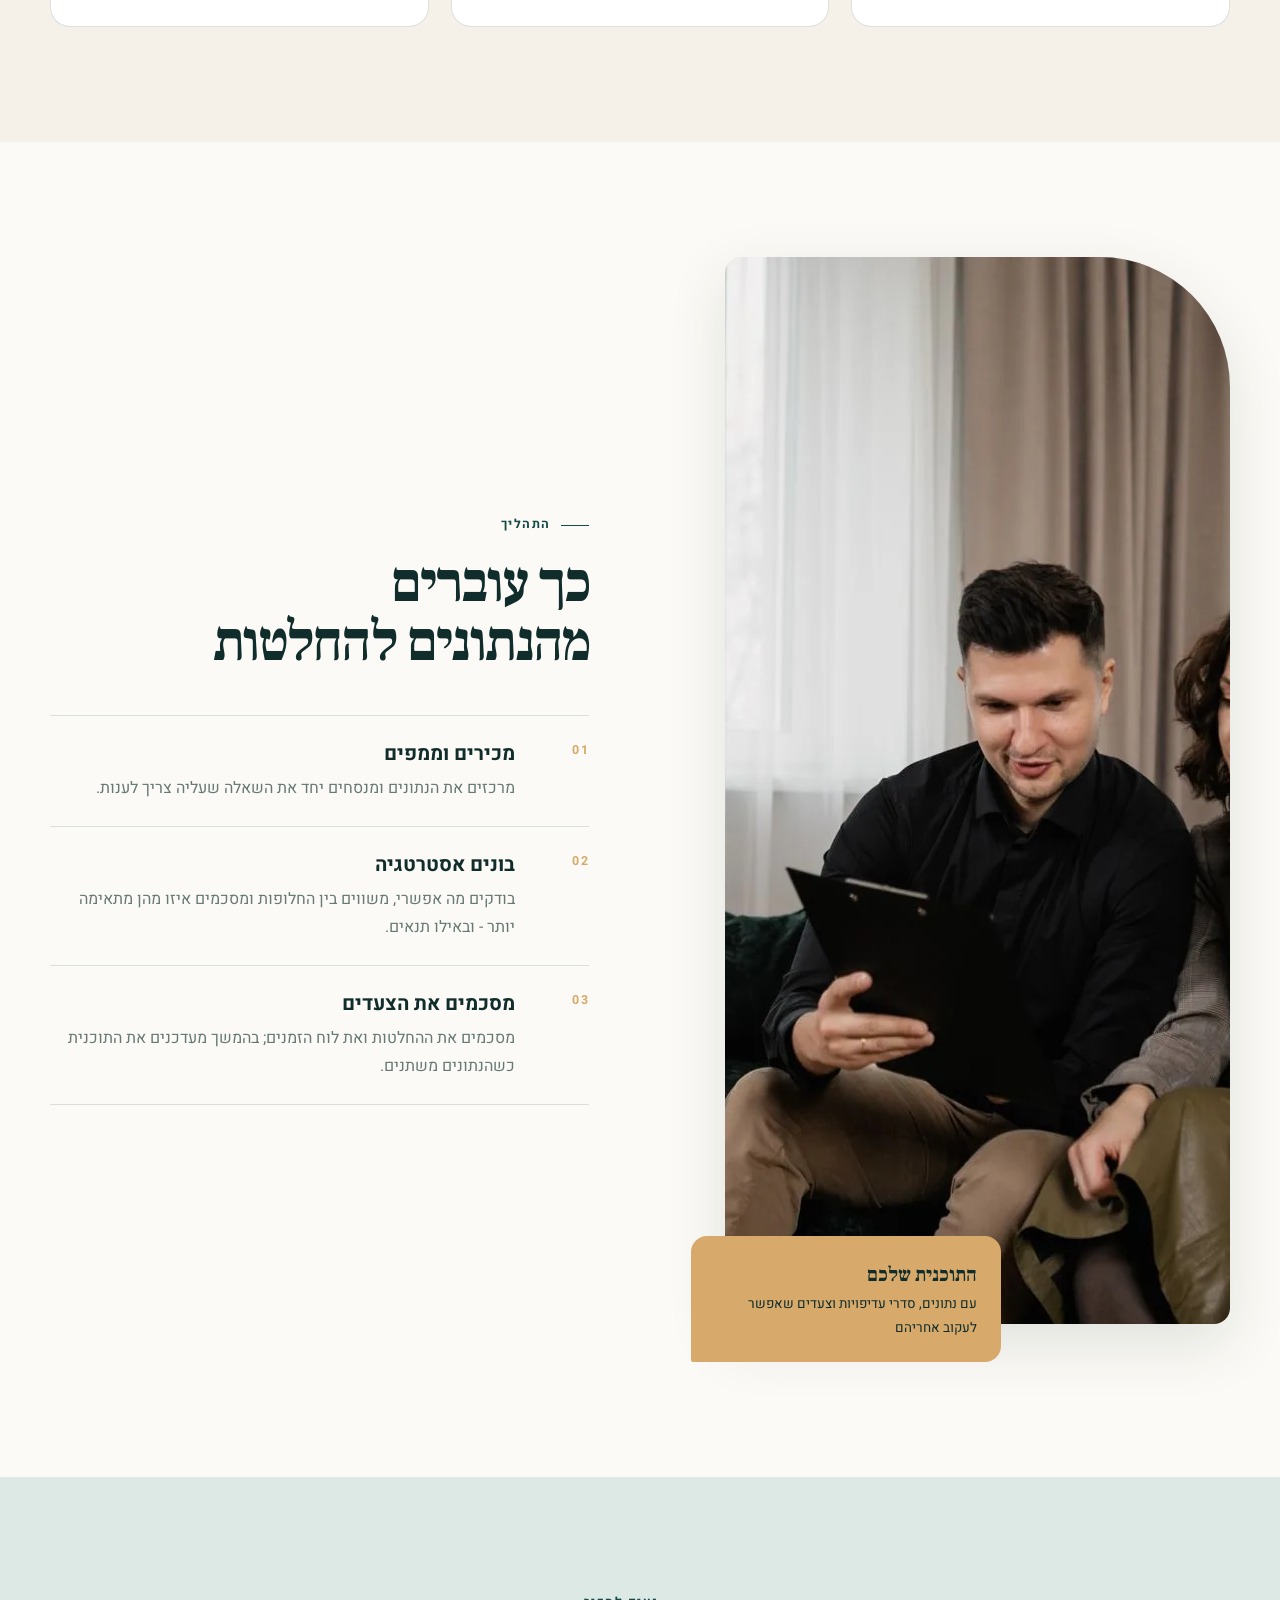
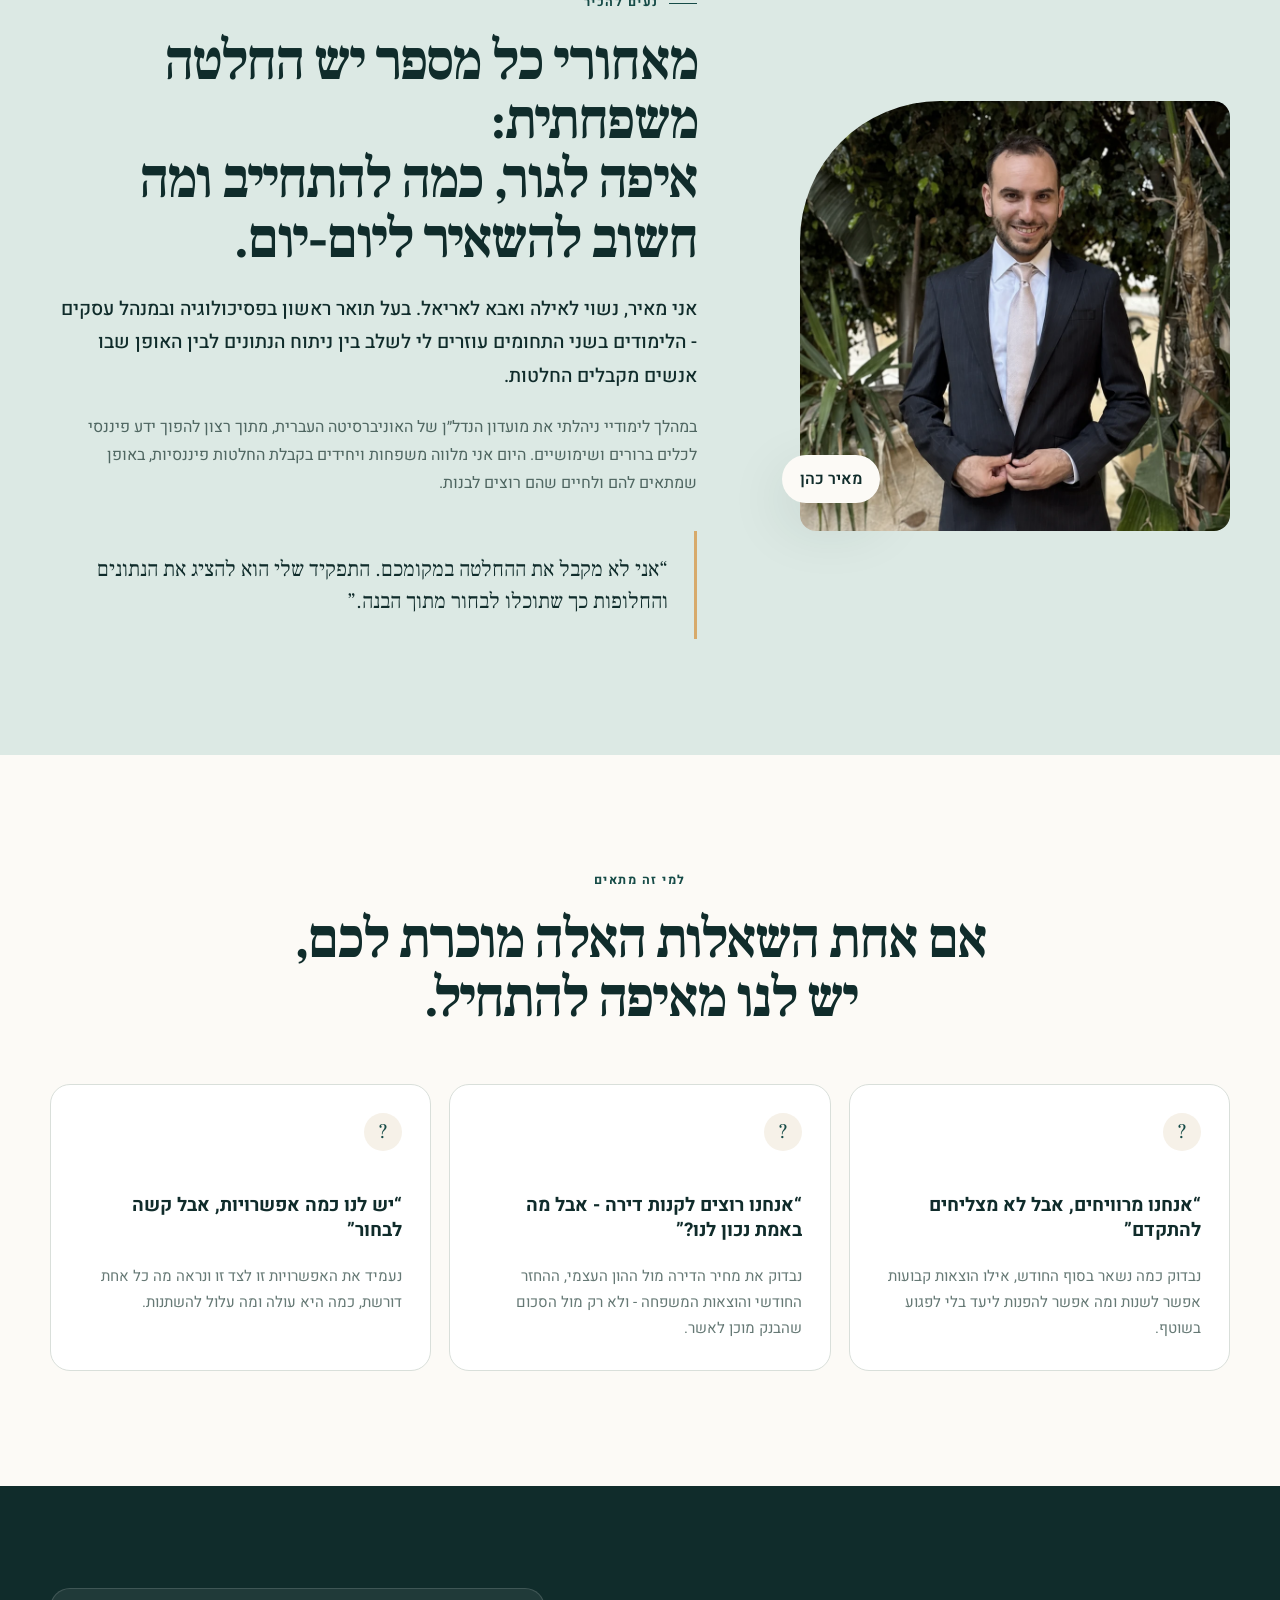
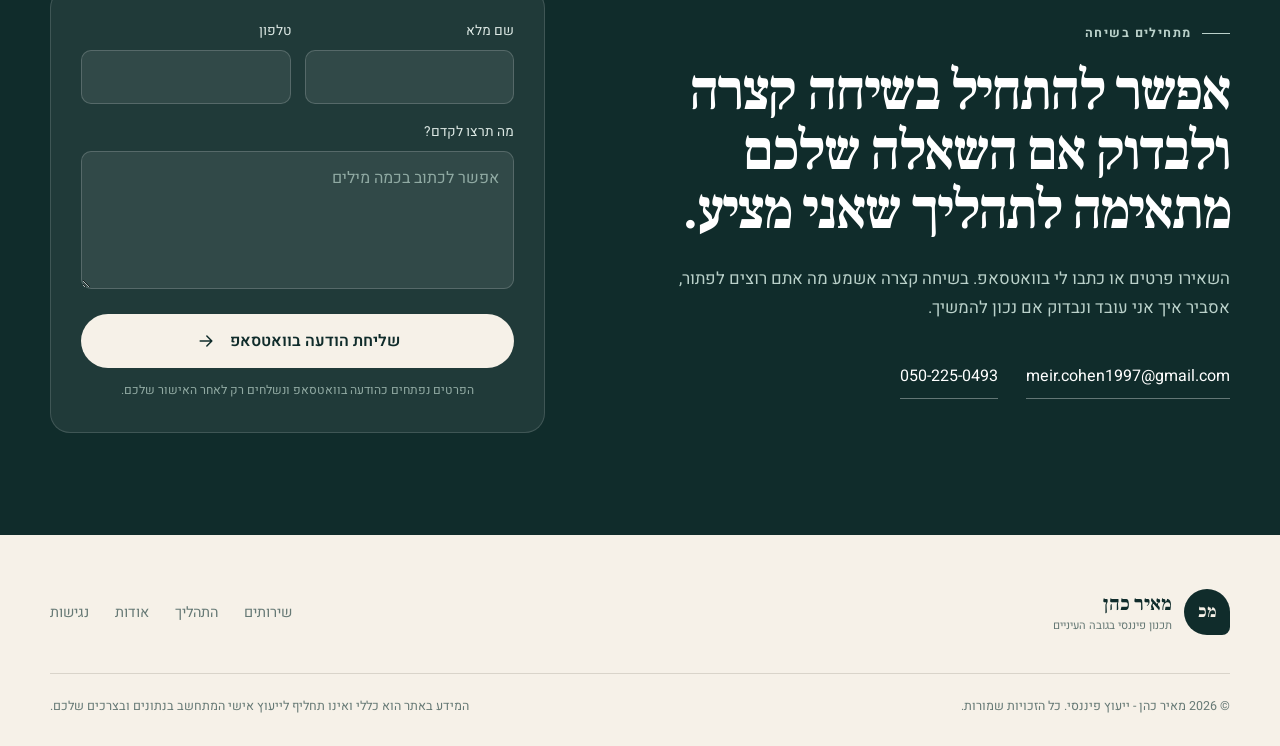
==== commit aeab79de: "Fix portrait cache and unify service cards" ====
--- a/index.html
+++ b/index.html
@@ -43,7 +43,7 @@
   <link rel="preconnect" href="https://fonts.googleapis.com">
   <link rel="preconnect" href="https://fonts.gstatic.com" crossorigin>
   <link href="https://fonts.googleapis.com/css2?family=Frank+Ruhl+Libre:wght@500;600;700&amp;family=Heebo:wght@400;500;600;700&amp;display=swap" rel="stylesheet">
-  <link rel="stylesheet" href="css/style.css">
+  <link rel="stylesheet" href="css/style.css?v=20260820-3">
 </head>
 <body>
   <a href="#main-content" class="skip-link">דלג לתוכן הראשי</a>
@@ -108,7 +108,7 @@
           <p>אני מתחיל באיסוף הנתונים ובהבנת ההחלטה שמעסיקה אתכם עכשיו: מה נכנס ויוצא בכל חודש, אילו התחייבויות קיימות ומה תרצו לאפשר בשנים הקרובות.</p>
         </div>
         <div class="service-grid">
-          <article class="service-card service-card-featured">
+          <article class="service-card">
             <div class="icon-box" aria-hidden="true">
               <svg viewBox="0 0 24 24"><path d="M4 19V9m6 10V5m6 14v-7m4 7H2"/></svg>
             </div>
--- a/css/style.css
+++ b/css/style.css
@@ -93,12 +93,8 @@
 .split-heading h2 { margin: 0; }
 .split-heading > p { margin: 0 0 8px; color: var(--muted); font-size: 1.05rem; }
 .service-grid { display: grid; grid-template-columns: repeat(12, 1fr); gap: 22px; }
-.service-card { grid-column: span 4; min-height: 430px; display: flex; flex-direction: column; position: relative; padding: 32px; border: 1px solid rgba(16,44,43,.14); border-radius: var(--radius); background: rgba(255,255,255,.55); overflow: hidden; transition: transform var(--transition), box-shadow var(--transition), background var(--transition); }
-.service-card:hover { transform: translateY(-5px); box-shadow: var(--shadow); background: var(--white); }
-.service-card-featured { background: var(--forest); border-color: var(--forest); color: #dfeae6; }
-.service-card-featured:hover { background: var(--ink); }
-.service-card-featured h3, .service-card-featured .card-index { color: var(--white); }
-.service-card-featured .icon-box { color: var(--cream); border-color: rgba(255,255,255,.22); }
+.service-card { grid-column: span 4; min-height: 430px; display: flex; flex-direction: column; position: relative; padding: 32px; border: 1px solid rgba(16,44,43,.14); border-radius: var(--radius); background: var(--white); overflow: hidden; transition: transform var(--transition), box-shadow var(--transition); }
+.service-card:hover { transform: translateY(-5px); box-shadow: var(--shadow); }
 .icon-box { width: 58px; height: 58px; display: grid; place-items: center; border: 1px solid var(--line); border-radius: 50%; color: var(--forest); }
 .icon-box svg { width: 27px; }
 .card-index { margin: auto 0 8px; color: var(--sage); font-size: .78rem; font-weight: 700; letter-spacing: .12em; }
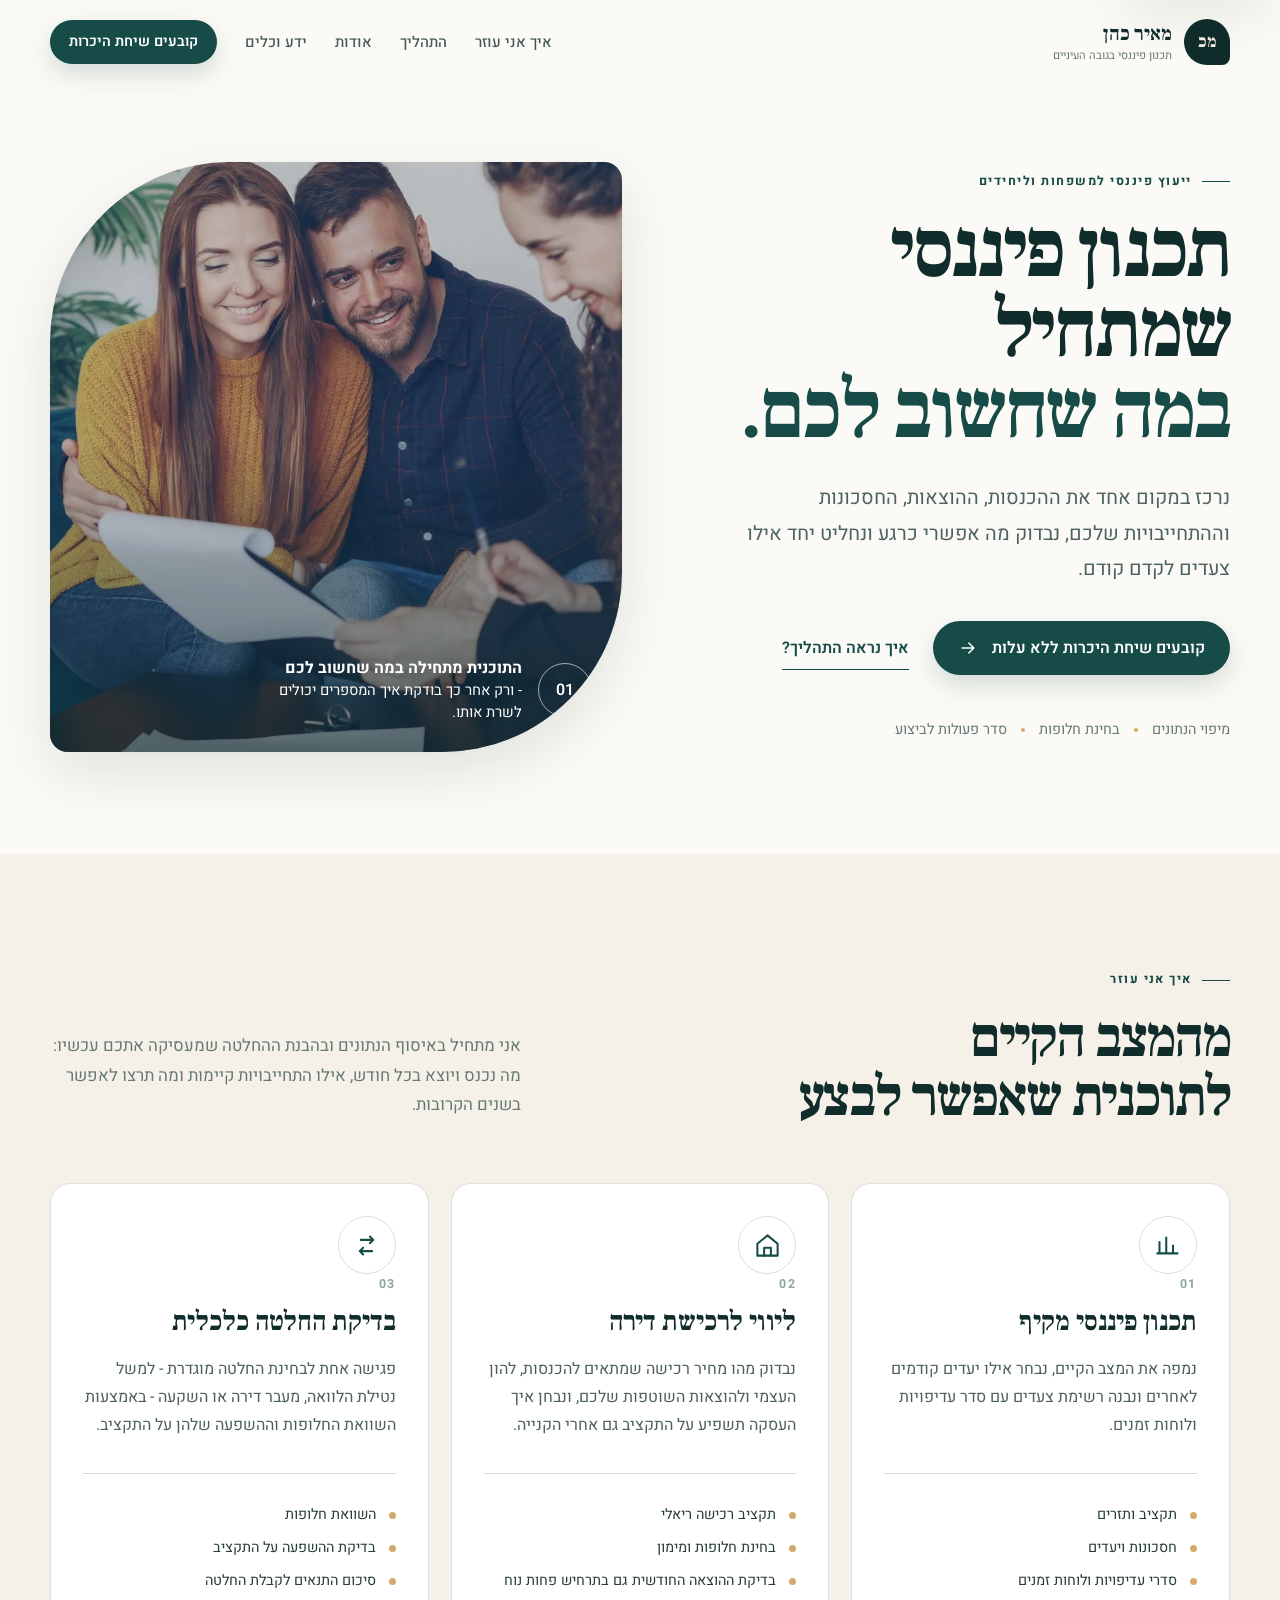
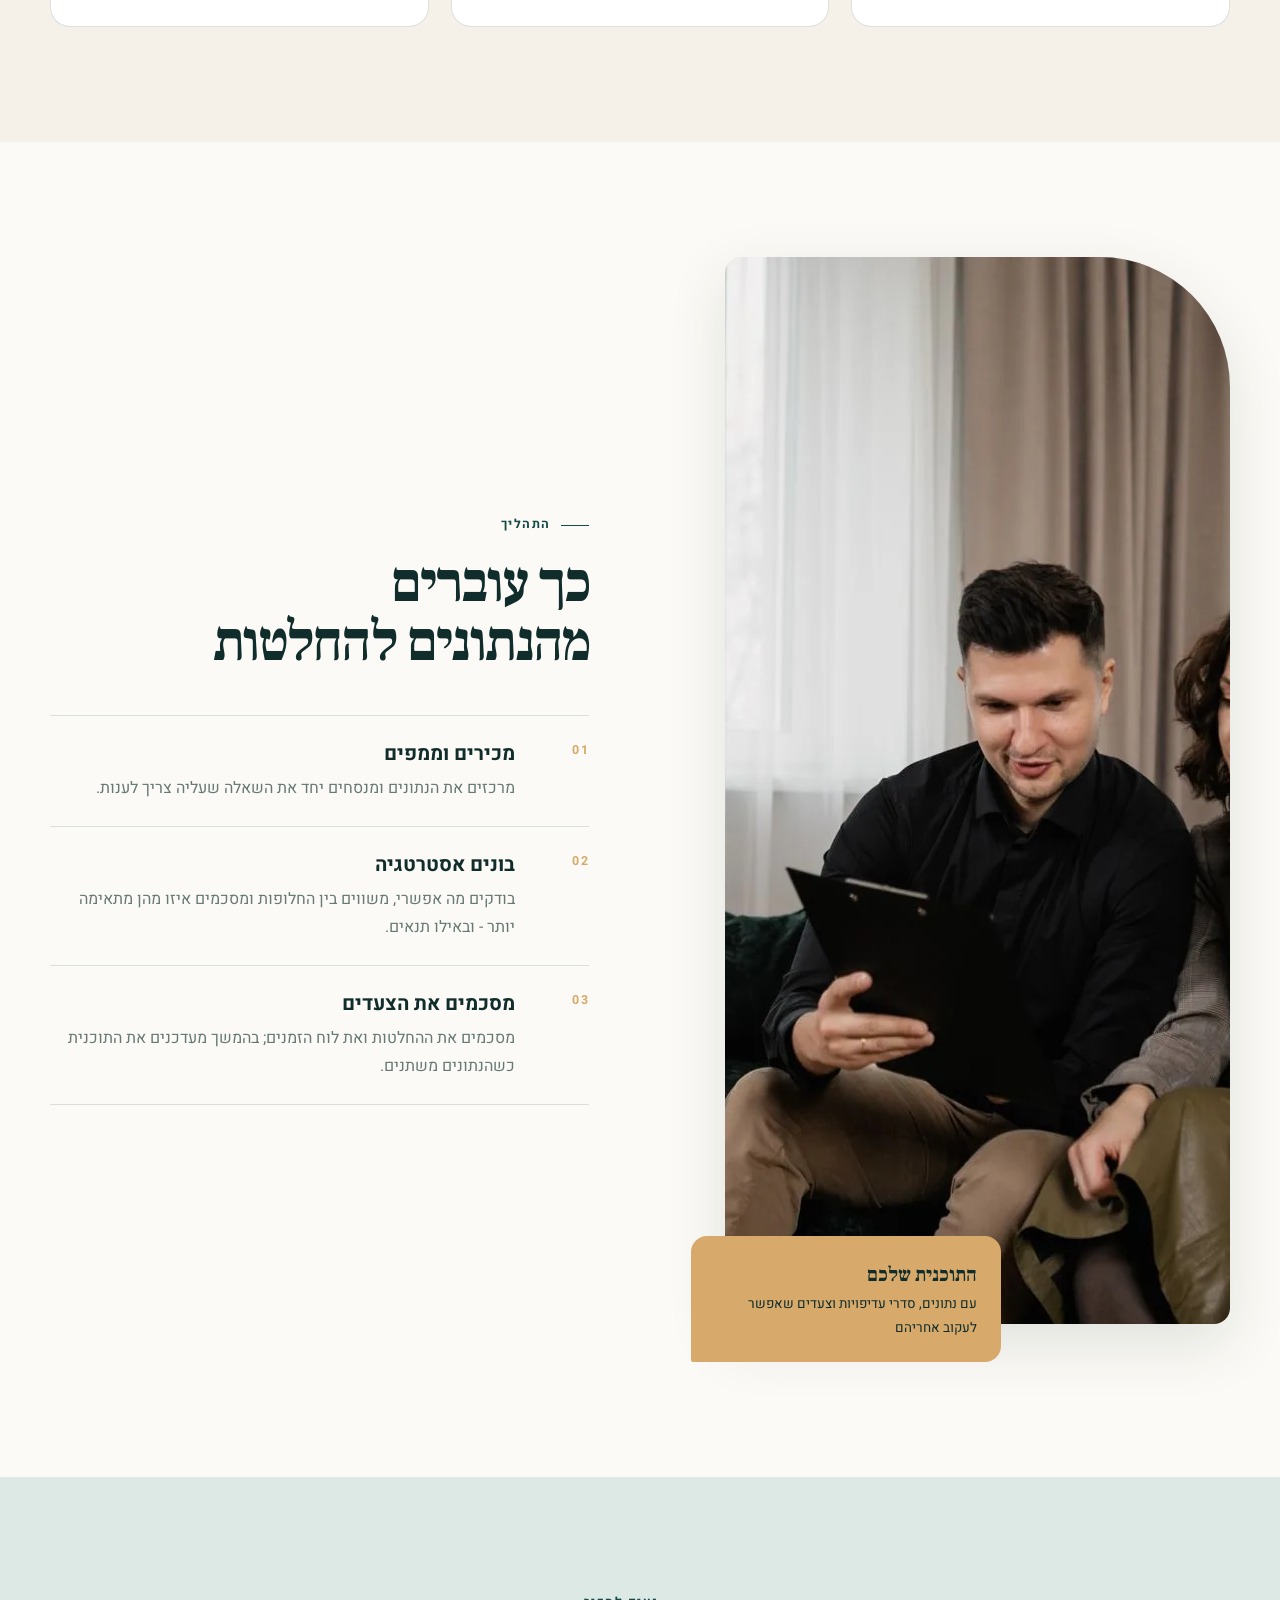
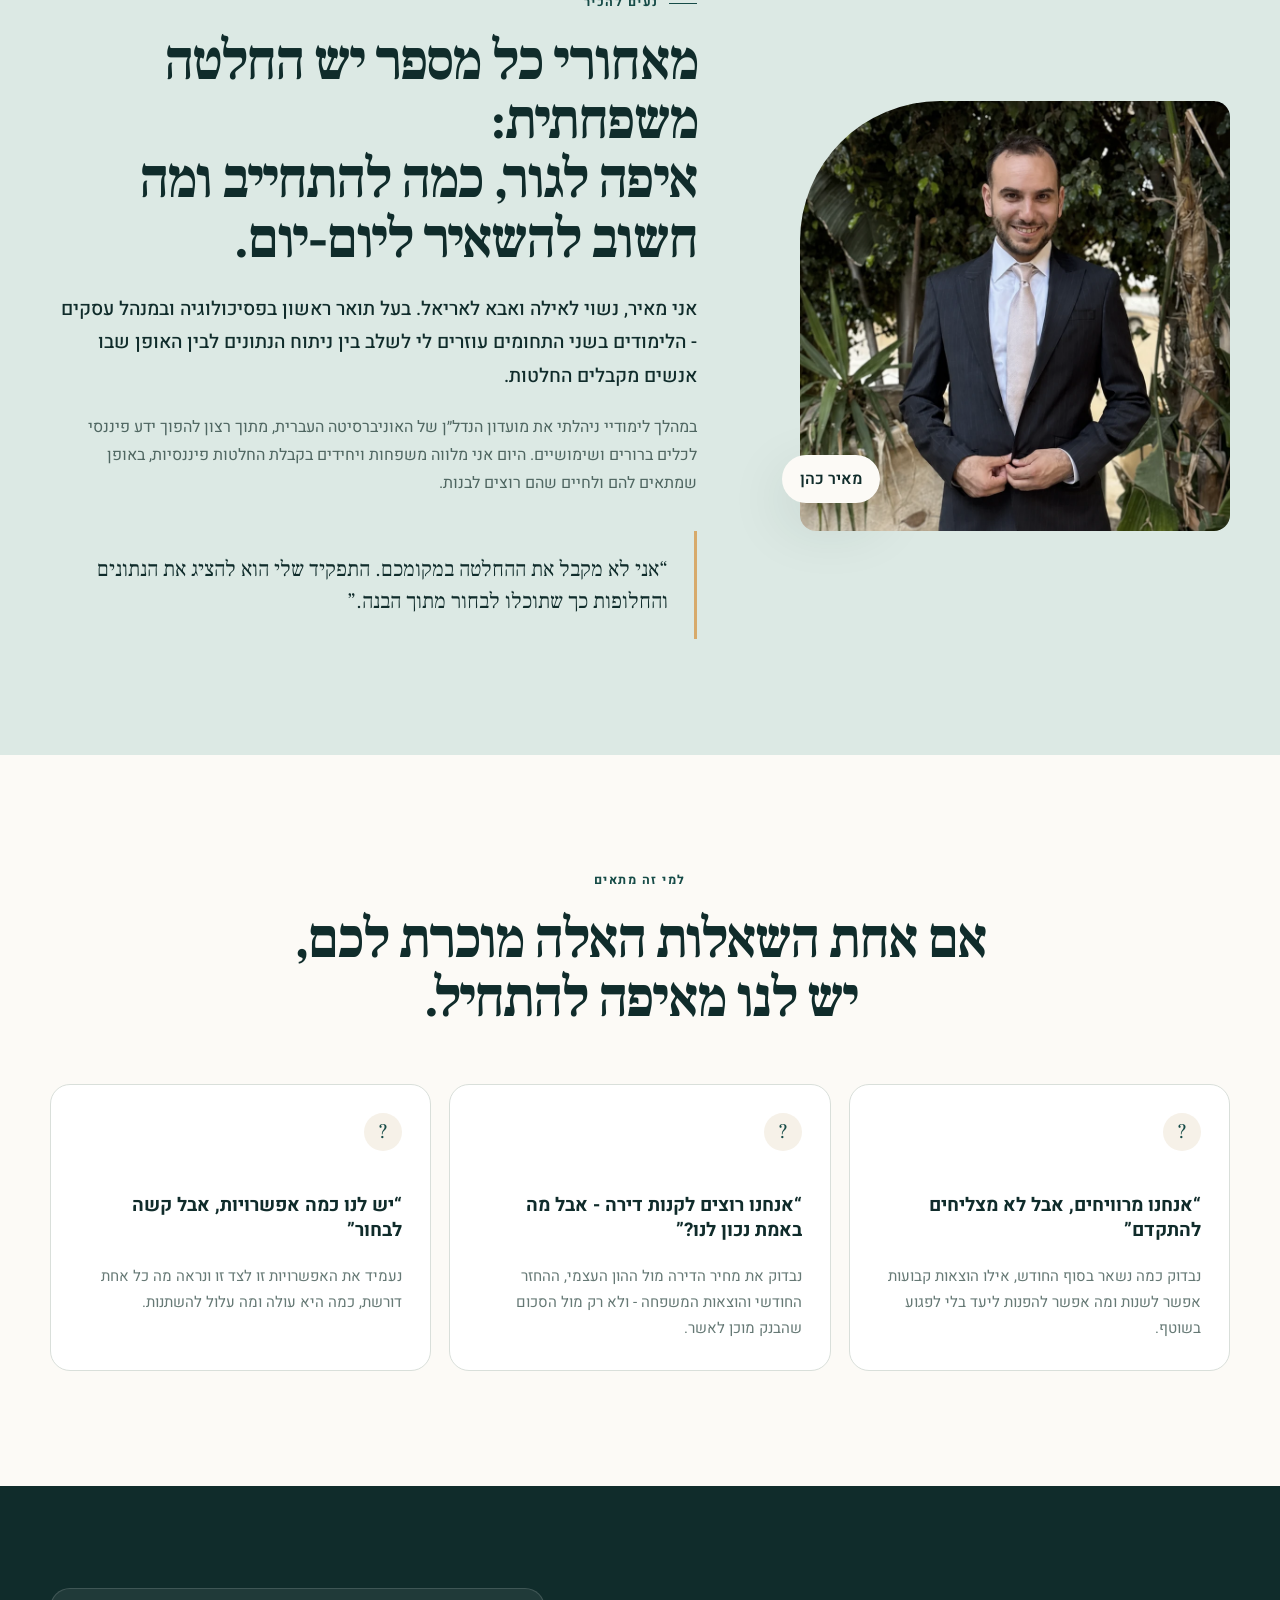
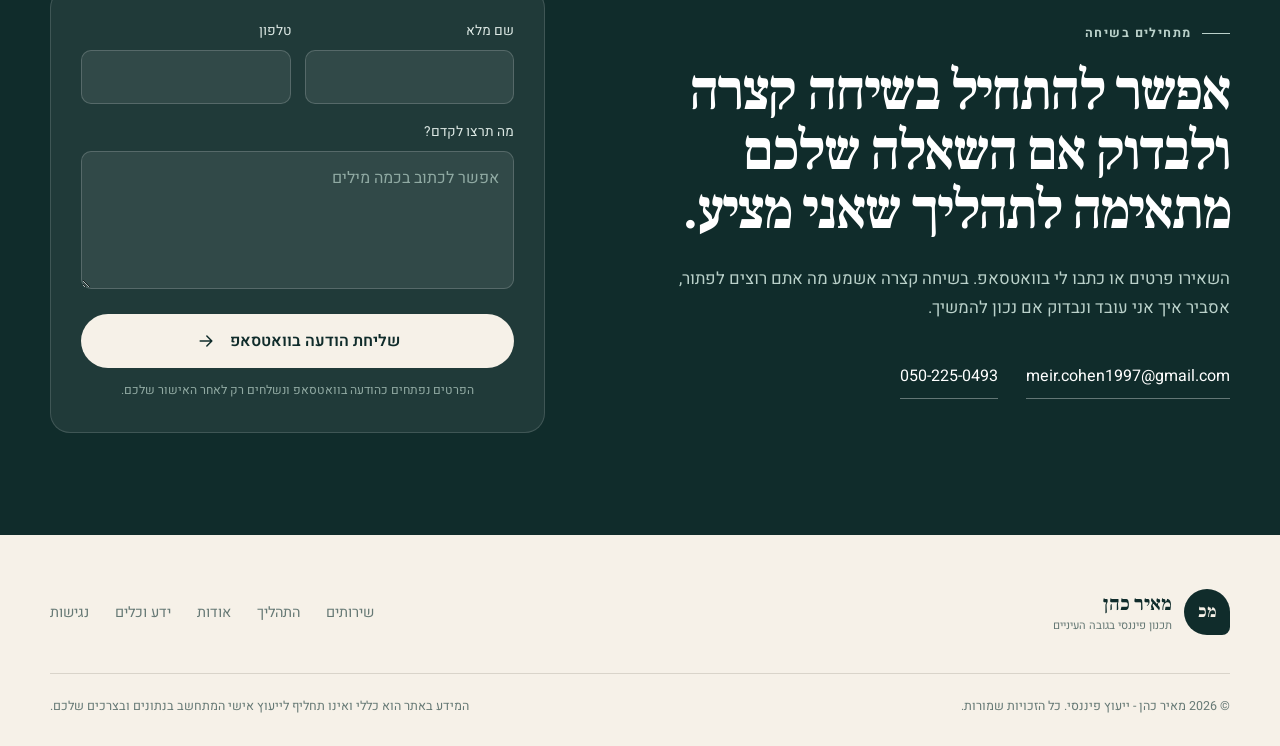
==== commit 29b89843: "Add financial guide blog and WhatsApp lead flow" ====
--- a/index.html
+++ b/index.html
@@ -43,7 +43,7 @@
   <link rel="preconnect" href="https://fonts.googleapis.com">
   <link rel="preconnect" href="https://fonts.gstatic.com" crossorigin>
   <link href="https://fonts.googleapis.com/css2?family=Frank+Ruhl+Libre:wght@500;600;700&amp;family=Heebo:wght@400;500;600;700&amp;display=swap" rel="stylesheet">
-  <link rel="stylesheet" href="css/style.css?v=20260820-3">
+  <link rel="stylesheet" href="css/style.css?v=20260820-4">
 </head>
 <body>
   <a href="#main-content" class="skip-link">דלג לתוכן הראשי</a>
@@ -62,6 +62,7 @@
           <li><a href="#services">איך אני עוזר</a></li>
           <li><a href="#process">התהליך</a></li>
           <li><a href="#about">אודות</a></li>
+          <li><a href="blog.html">ידע וכלים</a></li>
           <li><a href="https://wa.me/972502250493" class="button button-small button-primary" target="_blank" rel="noopener">קובעים שיחת היכרות</a></li>
         </ul>
       </nav>
@@ -235,13 +236,13 @@
   <footer class="site-footer">
     <div class="container footer-main">
       <a href="index.html" class="brand brand-footer"><span class="brand-mark" aria-hidden="true">מכ</span><span class="brand-copy"><strong>מאיר כהן</strong><small>תכנון פיננסי בגובה העיניים</small></span></a>
-      <nav aria-label="ניווט תחתון"><a href="#services">שירותים</a><a href="#process">התהליך</a><a href="#about">אודות</a><a href="negishut.html">נגישות</a></nav>
+      <nav aria-label="ניווט תחתון"><a href="#services">שירותים</a><a href="#process">התהליך</a><a href="#about">אודות</a><a href="blog.html">ידע וכלים</a><a href="negishut.html">נגישות</a></nav>
     </div>
     <div class="container footer-bottom">
       <p>© 2026 מאיר כהן - ייעוץ פיננסי. כל הזכויות שמורות.</p>
       <p>המידע באתר הוא כללי ואינו תחליף לייעוץ אישי המתחשב בנתונים ובצרכים שלכם.</p>
     </div>
   </footer>
-  <script src="js/main.js"></script>
+  <script src="js/main.js?v=20260820-2"></script>
 </body>
 </html>
--- a/css/style.css
+++ b/css/style.css
@@ -170,6 +170,62 @@
 .coming-soon h2 { font-size: clamp(2.2rem, 4vw, 3.5rem); }
 .coming-soon p { max-width: 540px; margin: 0 auto 28px; color: var(--muted); }
 
+.knowledge-hero { padding: clamp(58px, 8vw, 112px) 0; background: var(--cream); overflow: hidden; }
+.knowledge-hero-grid { display: grid; grid-template-columns: 1.05fr .75fr; gap: clamp(56px, 8vw, 110px); align-items: center; }
+.knowledge-hero h1 { font-size: clamp(3.4rem, 6vw, 5.9rem); }
+.knowledge-hero h1 em { color: var(--forest); font-style: normal; }
+.guide-miniature { position: relative; display: grid; grid-template-columns: minmax(230px, 330px) 1fr; align-items: end; gap: 22px; }
+.guide-miniature::before { content: ""; position: absolute; z-index: 0; inset: -34px 32px 40px -42px; border-radius: 50%; background: var(--forest-soft); }
+.guide-cover { position: relative; z-index: 1; min-height: 440px; display: flex; flex-direction: column; padding: 36px 34px; border-radius: 7px 20px 20px 7px; background: linear-gradient(90deg, var(--ink) 0 78%, var(--sand) 78%); color: var(--cream); box-shadow: 0 28px 70px rgba(9,35,33,.22); transform: rotate(-2deg); }
+.guide-cover::after { content: ""; width: 76px; height: 4px; margin-top: 24px; border-radius: 999px; background: var(--sand); }
+.guide-cover span { color: var(--sand); font-size: .72rem; font-weight: 700; letter-spacing: .08em; }
+.guide-cover strong { margin-top: 72px; font-family: "Frank Ruhl Libre", serif; font-size: clamp(2.2rem, 3.4vw, 3.15rem); line-height: .98; }
+.guide-cover small { max-width: 210px; margin-top: auto; color: #cbd9d4; font-size: .72rem; line-height: 1.55; }
+.guide-miniature > p { position: relative; z-index: 1; display: grid; margin-bottom: 36px; color: var(--muted); font-size: .82rem; }
+.guide-miniature > p strong { color: var(--forest); font-family: "Frank Ruhl Libre", serif; font-size: 1.45rem; }
+
+.articles-section { background: var(--paper); }
+.article-grid { display: grid; grid-template-columns: repeat(3, 1fr); gap: 22px; }
+.article-card { min-height: 390px; display: flex; flex-direction: column; padding: 32px; border: 1px solid var(--line); border-radius: var(--radius); background: var(--white); transition: transform var(--transition), box-shadow var(--transition); }
+.article-card:hover { transform: translateY(-5px); box-shadow: var(--shadow); }
+.article-kicker { display: flex; justify-content: space-between; gap: 14px; margin-bottom: 48px; color: var(--forest); font-size: .74rem; font-weight: 700; }
+.article-kicker span { color: var(--muted); font-weight: 500; white-space: nowrap; }
+.article-card h3 { margin-bottom: 18px; font-family: "Frank Ruhl Libre", serif; font-size: 1.8rem; }
+.article-card h3 a::after { content: ""; position: absolute; inset: 0; }
+.article-card { position: relative; }
+.article-card > p:not(.article-kicker) { color: var(--muted); }
+.article-link { min-height: 44px; display: inline-flex; align-items: center; margin-top: auto; color: var(--forest); font-weight: 700; }
+
+.guide-section { padding: clamp(76px, 9vw, 128px) 0; background: var(--ink); color: var(--white); }
+.guide-grid { display: grid; grid-template-columns: 1.1fr .75fr; gap: clamp(56px, 8vw, 110px); align-items: center; }
+.guide-copy h2 { color: var(--white); }
+.guide-copy > p:not(.eyebrow) { max-width: 670px; color: #bad1ca; font-size: 1.05rem; }
+.guide-benefits { display: grid; gap: 10px; list-style: none; padding: 0; margin: 30px 0 0; color: #dce8e4; }
+.guide-benefits li { position: relative; padding-right: 22px; }
+.guide-benefits li::before { content: ""; position: absolute; right: 0; top: .72em; width: 8px; height: 8px; border-radius: 50%; background: var(--sand); }
+.guide-form { padding: 32px; border: 1px solid rgba(255,255,255,.14); border-radius: var(--radius); background: rgba(255,255,255,.07); }
+.guide-form .button { width: 100%; }
+
+.article-header { padding: clamp(64px, 9vw, 126px) 20px; background: var(--forest-soft); }
+.article-header-inner { width: min(100%, 900px); margin-inline: auto; }
+.article-back { min-height: 44px; display: inline-flex; align-items: center; margin-bottom: 38px; color: var(--forest); font-weight: 600; }
+.article-header h1 { max-width: 880px; font-size: clamp(3.25rem, 6.2vw, 5.8rem); }
+.article-deck { max-width: 780px; margin-bottom: 30px; color: #4b625e; font-size: clamp(1.08rem, 1.8vw, 1.3rem); }
+.article-meta { display: flex; flex-wrap: wrap; gap: 0; color: var(--muted); font-size: .82rem; }
+.article-meta span { display: flex; align-items: center; }
+.article-meta span:not(:last-child)::after { content: ""; width: 4px; height: 4px; margin: 0 12px; border-radius: 50%; background: var(--sand); }
+.article-body { width: min(100% - 40px, 760px); margin-inline: auto; padding: clamp(66px, 8vw, 106px) 0; }
+.article-body p, .article-body li { color: #405753; font-size: 1.08rem; line-height: 1.9; }
+.article-body .article-lead { margin-bottom: 42px; color: var(--ink); font-family: "Frank Ruhl Libre", serif; font-size: 1.55rem; line-height: 1.65; }
+.article-body h2 { margin: 52px 0 14px; font-size: clamp(2rem, 4vw, 2.65rem); line-height: 1.2; }
+.article-callout { margin: 44px -34px; padding: 28px 34px; border-right: 4px solid var(--sand); background: var(--cream); }
+.article-callout strong { display: block; margin-bottom: 7px; color: var(--ink); font-family: "Frank Ruhl Libre", serif; font-size: 1.35rem; }
+.article-callout p { margin-bottom: 0; }
+.article-disclaimer { margin-top: 64px; padding: 22px 24px; border: 1px solid var(--line); border-radius: var(--radius-sm); background: var(--paper); color: var(--muted); font-size: .84rem; line-height: 1.75; }
+.article-cta { padding: clamp(60px, 8vw, 96px) 20px; background: var(--forest); color: var(--white); text-align: center; }
+.article-cta h2 { color: var(--white); font-size: clamp(2.5rem, 5vw, 4.2rem); }
+.article-cta .eyebrow::before { display: none; }
+
 .legal-page { max-width: 840px; margin: 0 auto; padding: 80px 20px 110px; }
 .legal-page h1 { font-size: clamp(3rem, 6vw, 5rem); }
 .legal-page h2 { margin: 46px 0 12px; font-size: 1.75rem; }
@@ -207,6 +263,10 @@
   .question-grid { grid-template-columns: 1fr; }
   .question-grid article { min-height: 0; }
   .question-grid article > span { margin-bottom: 24px; }
+  .knowledge-hero-grid, .guide-grid { grid-template-columns: 1fr; }
+  .guide-miniature { max-width: 620px; }
+  .article-grid { grid-template-columns: 1fr; }
+  .article-card { min-height: 0; }
 }
 
 @media (max-width: 640px) {
@@ -235,6 +295,15 @@
   .footer-main nav { display: grid; grid-template-columns: 1fr 1fr; }
   .status-row { flex-direction: column; gap: 4px; }
   .status-row span { text-align: right; }
+  .knowledge-hero h1 { font-size: clamp(3.15rem, 14vw, 4.5rem); }
+  .guide-miniature { grid-template-columns: 1fr; justify-items: center; }
+  .guide-cover { width: min(100%, 310px); min-height: 420px; }
+  .guide-miniature > p { margin: 0; text-align: center; }
+  .article-kicker { margin-bottom: 32px; }
+  .article-header { padding-inline: 14px; }
+  .article-header h1 { font-size: clamp(3rem, 13vw, 4.25rem); }
+  .article-body { width: min(100% - 28px, 760px); }
+  .article-callout { margin-inline: 0; padding: 24px; }
 }
 
 @media (prefers-reduced-motion: reduce) {
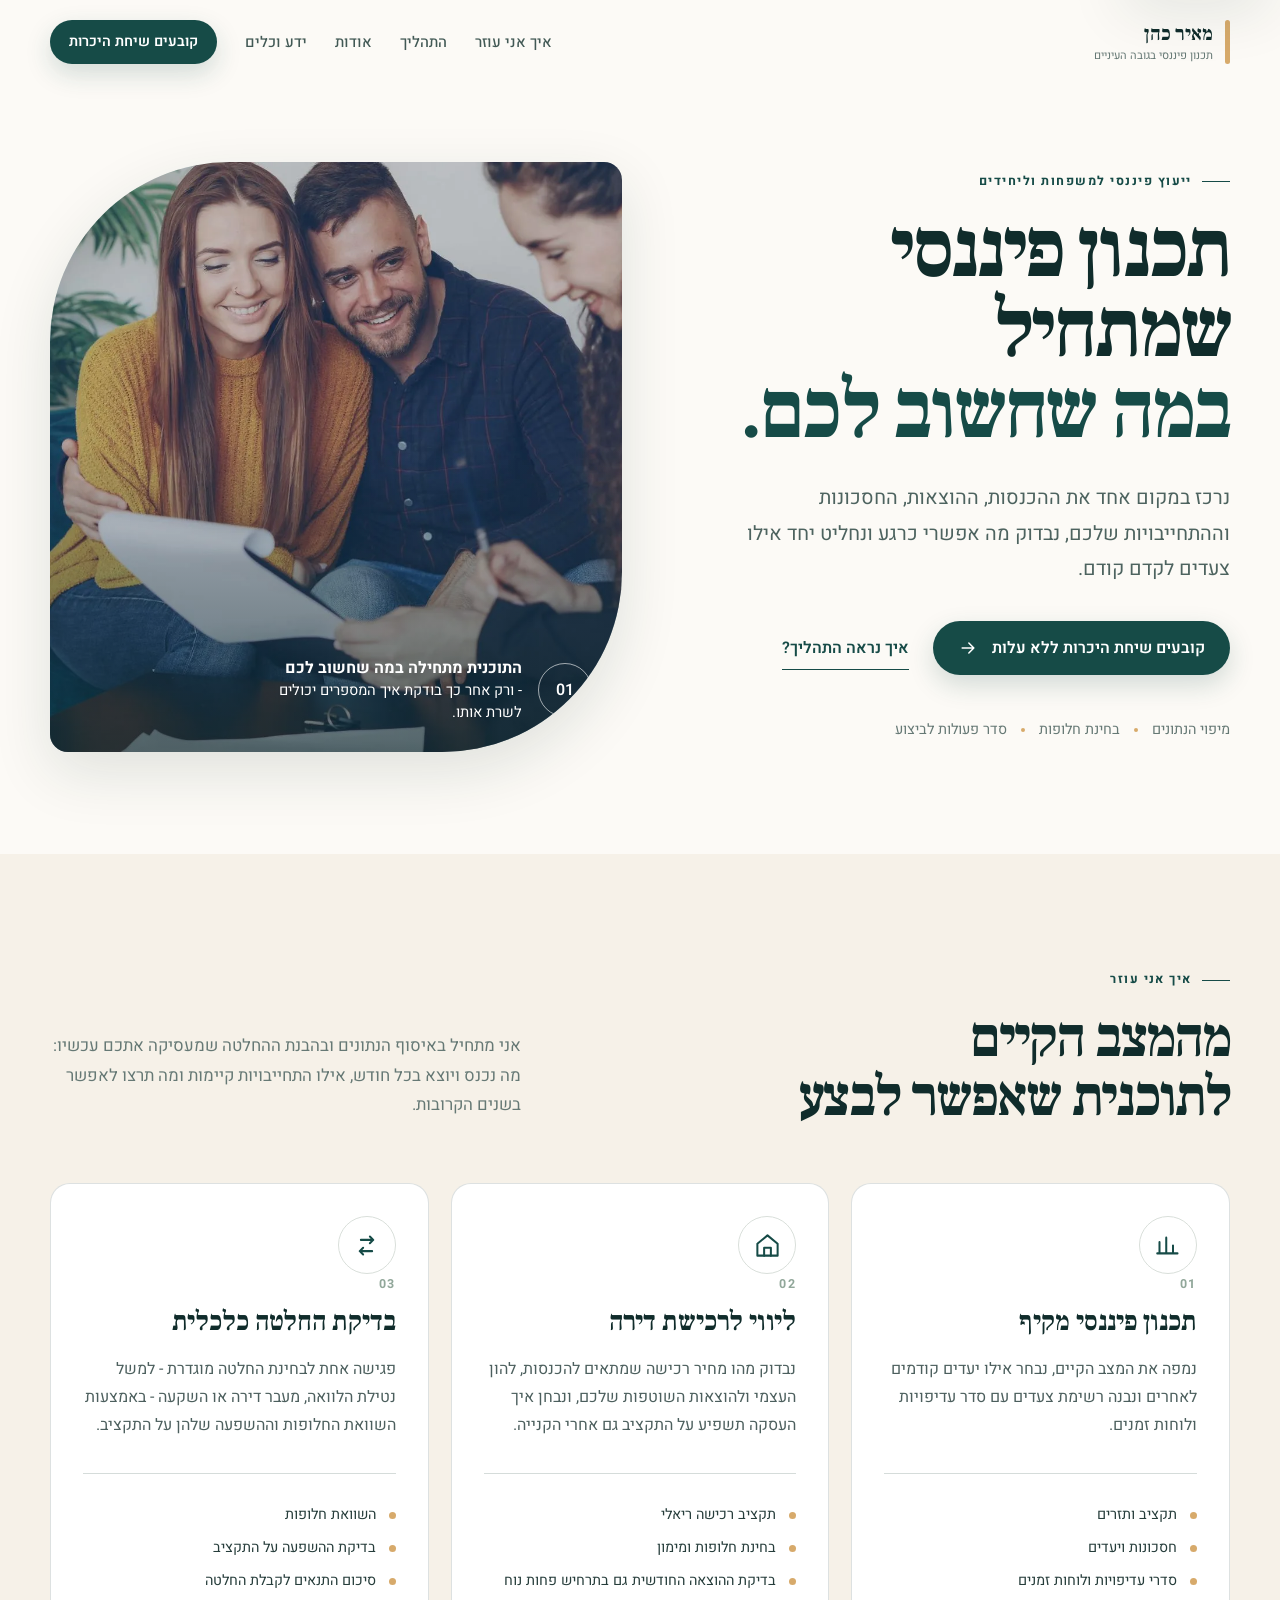
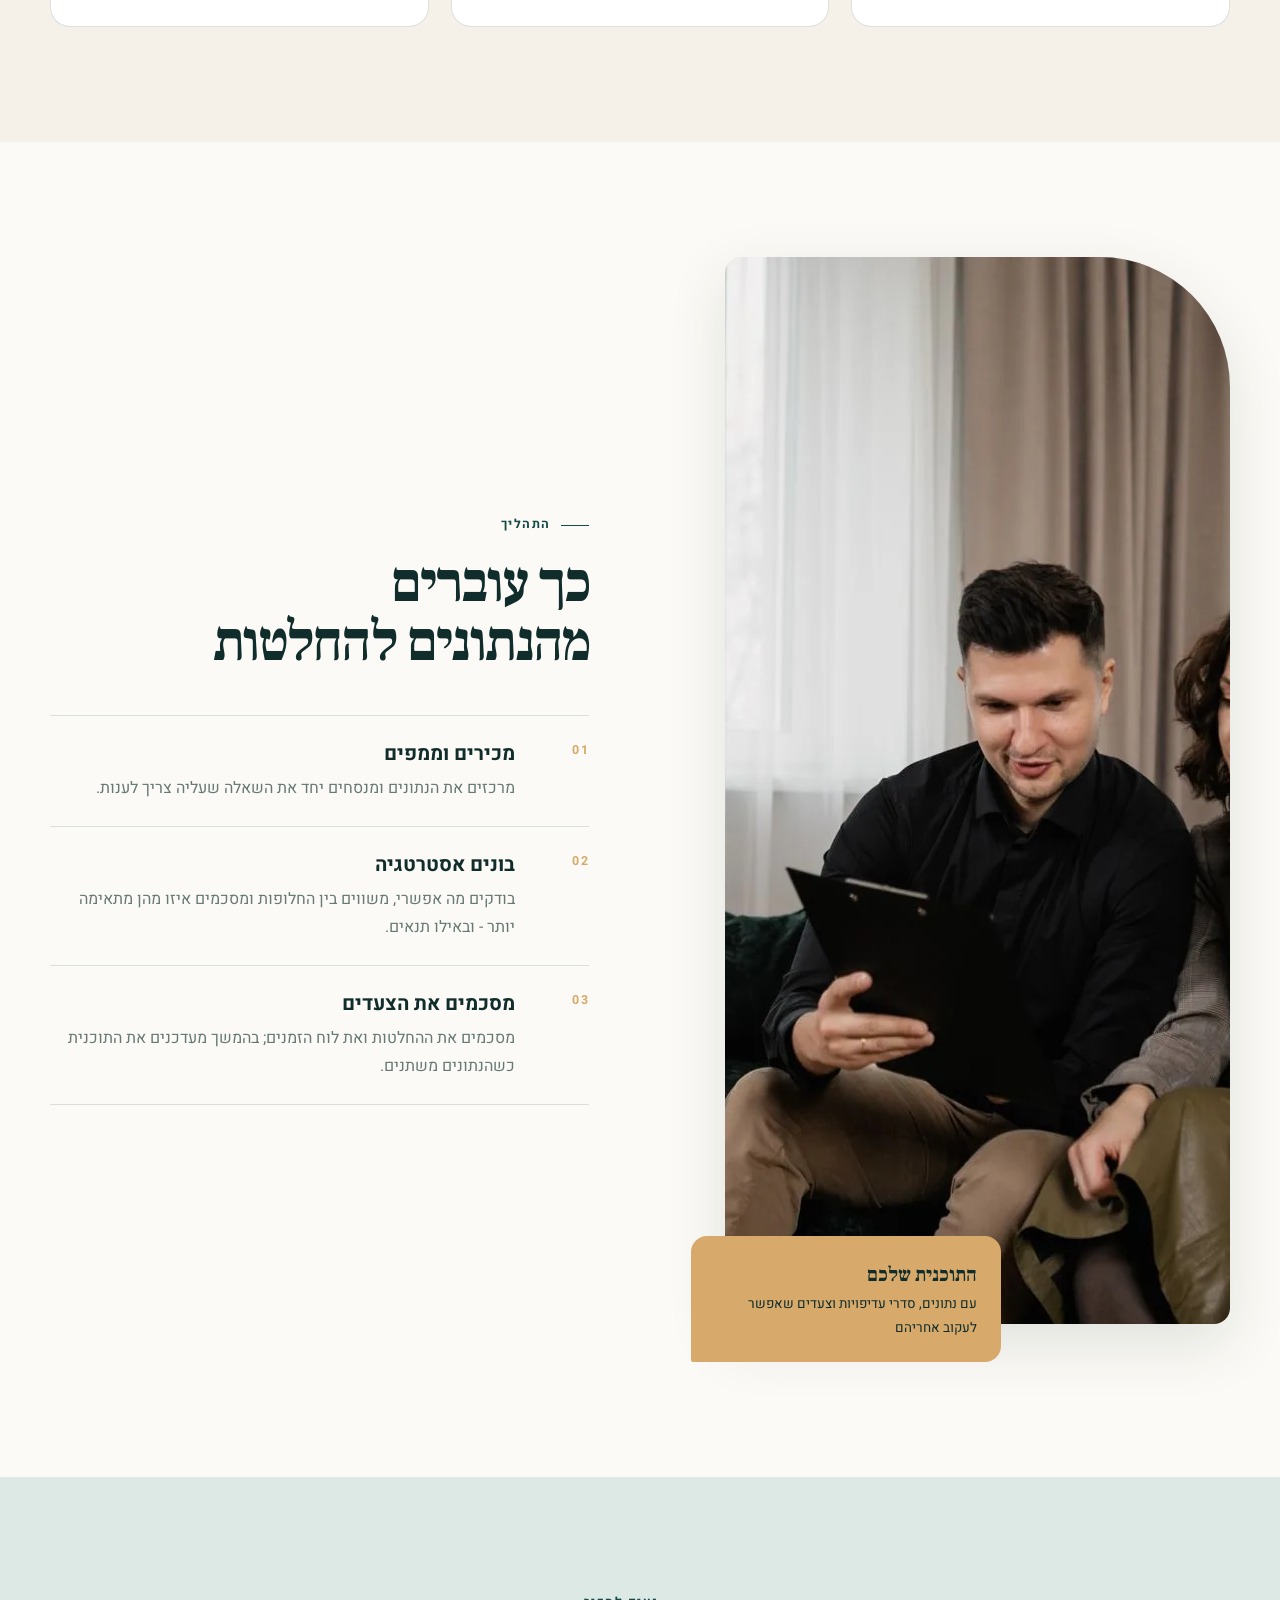
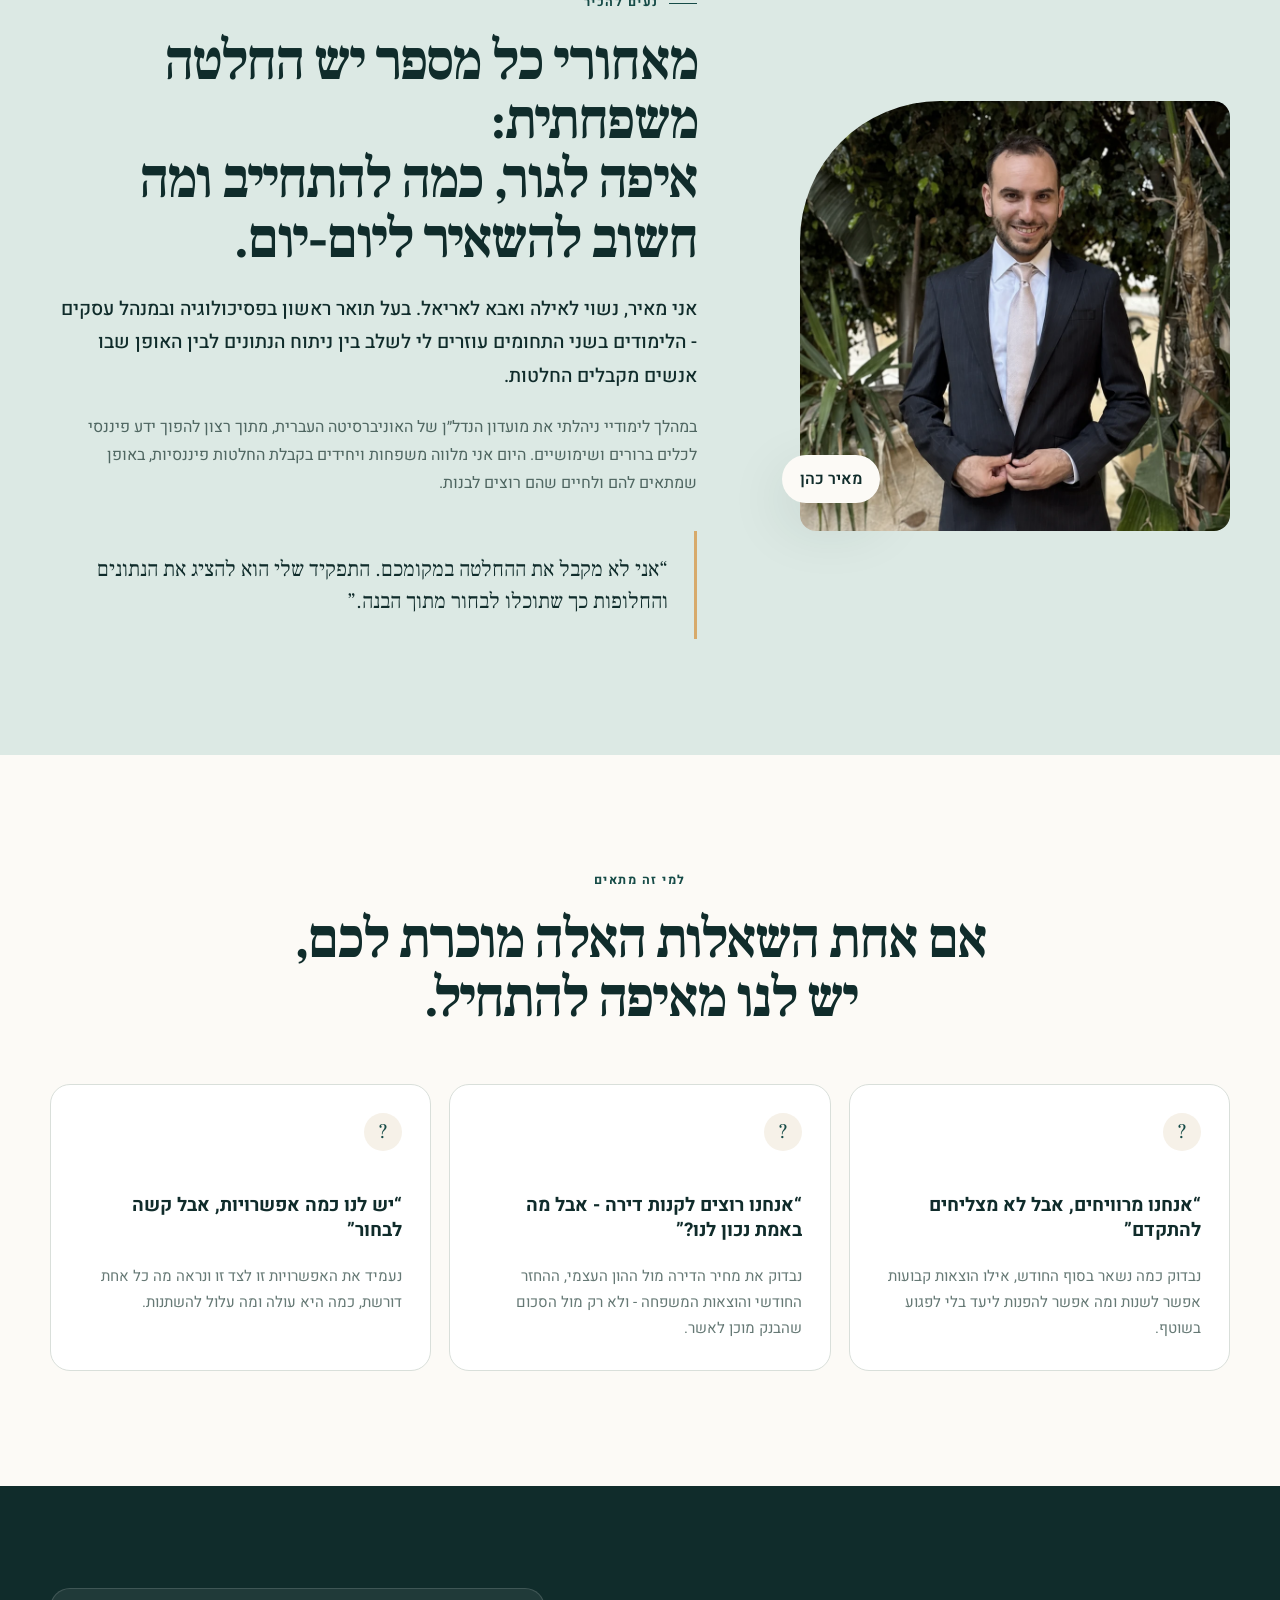
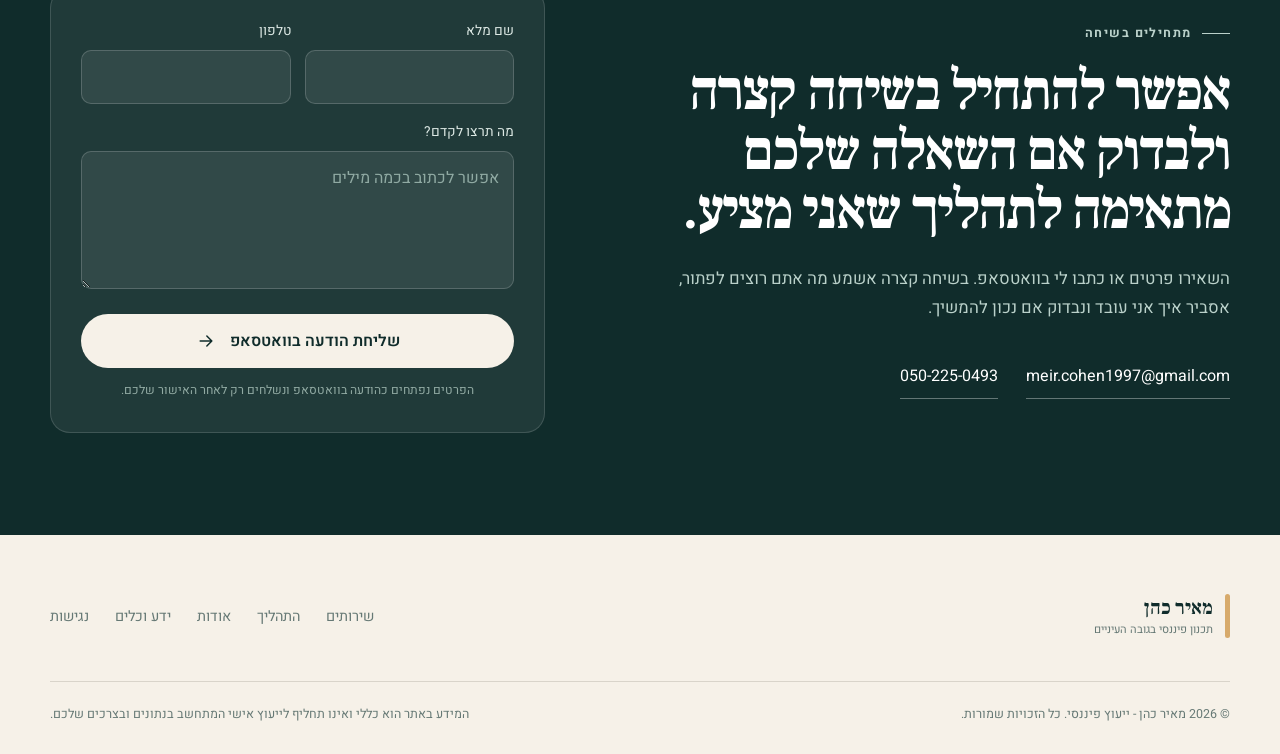
==== commit 4a590392: "Add simple personal brand logo" ====
--- a/index.html
+++ b/index.html
@@ -43,7 +43,7 @@
   <link rel="preconnect" href="https://fonts.googleapis.com">
   <link rel="preconnect" href="https://fonts.gstatic.com" crossorigin>
   <link href="https://fonts.googleapis.com/css2?family=Frank+Ruhl+Libre:wght@500;600;700&amp;family=Heebo:wght@400;500;600;700&amp;display=swap" rel="stylesheet">
-  <link rel="stylesheet" href="css/style.css?v=20260820-4">
+  <link rel="stylesheet" href="css/style.css?v=20260820-5">
 </head>
 <body>
   <a href="#main-content" class="skip-link">דלג לתוכן הראשי</a>
--- a/css/style.css
+++ b/css/style.css
@@ -38,8 +38,8 @@
 .site-header { position: sticky; top: 0; z-index: 1000; background: rgba(252, 250, 246, .92); border-bottom: 1px solid transparent; backdrop-filter: blur(18px); transition: border-color var(--transition), box-shadow var(--transition); }
 .site-header.scrolled { border-color: var(--line); box-shadow: 0 8px 24px rgba(18, 48, 45, .06); }
 .nav-container { min-height: 84px; display: flex; align-items: center; justify-content: space-between; gap: 28px; }
-.brand { min-height: 44px; display: inline-flex; align-items: center; gap: 12px; flex: none; }
-.brand-mark { width: 46px; height: 46px; display: grid; place-items: center; border-radius: 50% 50% 8px 50%; background: var(--ink); color: var(--cream); font-family: "Frank Ruhl Libre", serif; font-weight: 700; font-size: 1.1rem; }
+.brand { min-height: 54px; display: inline-flex; align-items: center; gap: 12px; flex: none; }
+.brand-mark { width: 5px; height: 44px; display: block; flex: none; border-radius: 999px; background: var(--sand); color: transparent; font-size: 0; }
 .brand-copy { display: grid; line-height: 1.2; }
 .brand-copy strong { color: var(--ink); font-family: "Frank Ruhl Libre", serif; font-size: 1.25rem; }
 .brand-copy small { color: var(--muted); font-size: .7rem; margin-top: 3px; }
@@ -271,8 +271,10 @@
 
 @media (max-width: 640px) {
   .container { width: min(100% - 28px, var(--container)); }
+  .brand { min-height: 46px; gap: 9px; }
   .brand-copy small { display: none; }
-  .brand-mark { width: 42px; height: 42px; }
+  .brand-copy strong { font-size: 1.13rem; }
+  .brand-mark { width: 4px; height: 34px; }
   .nav-container { min-height: 74px; }
   .nav-links { inset-block-start: 74px; max-height: calc(100dvh - 74px); }
   h1 { font-size: clamp(3rem, 14vw, 4.5rem); }
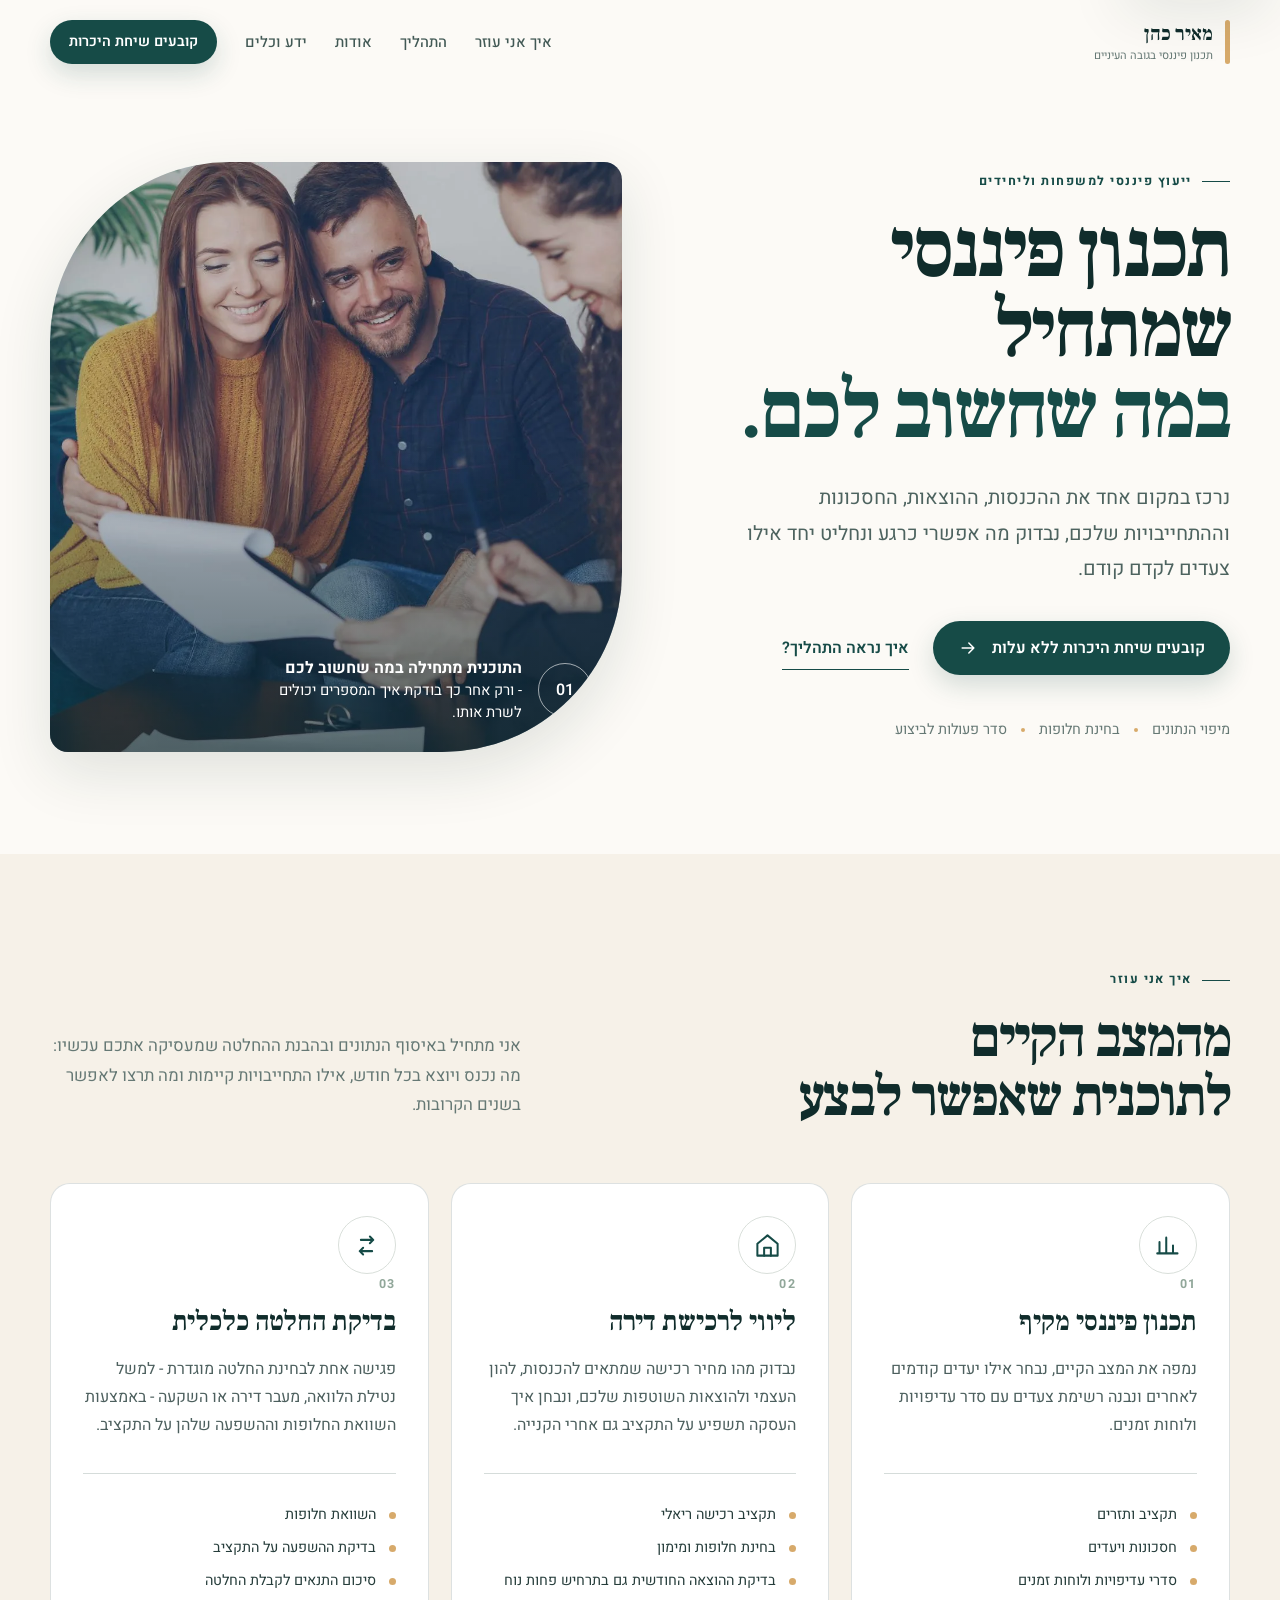
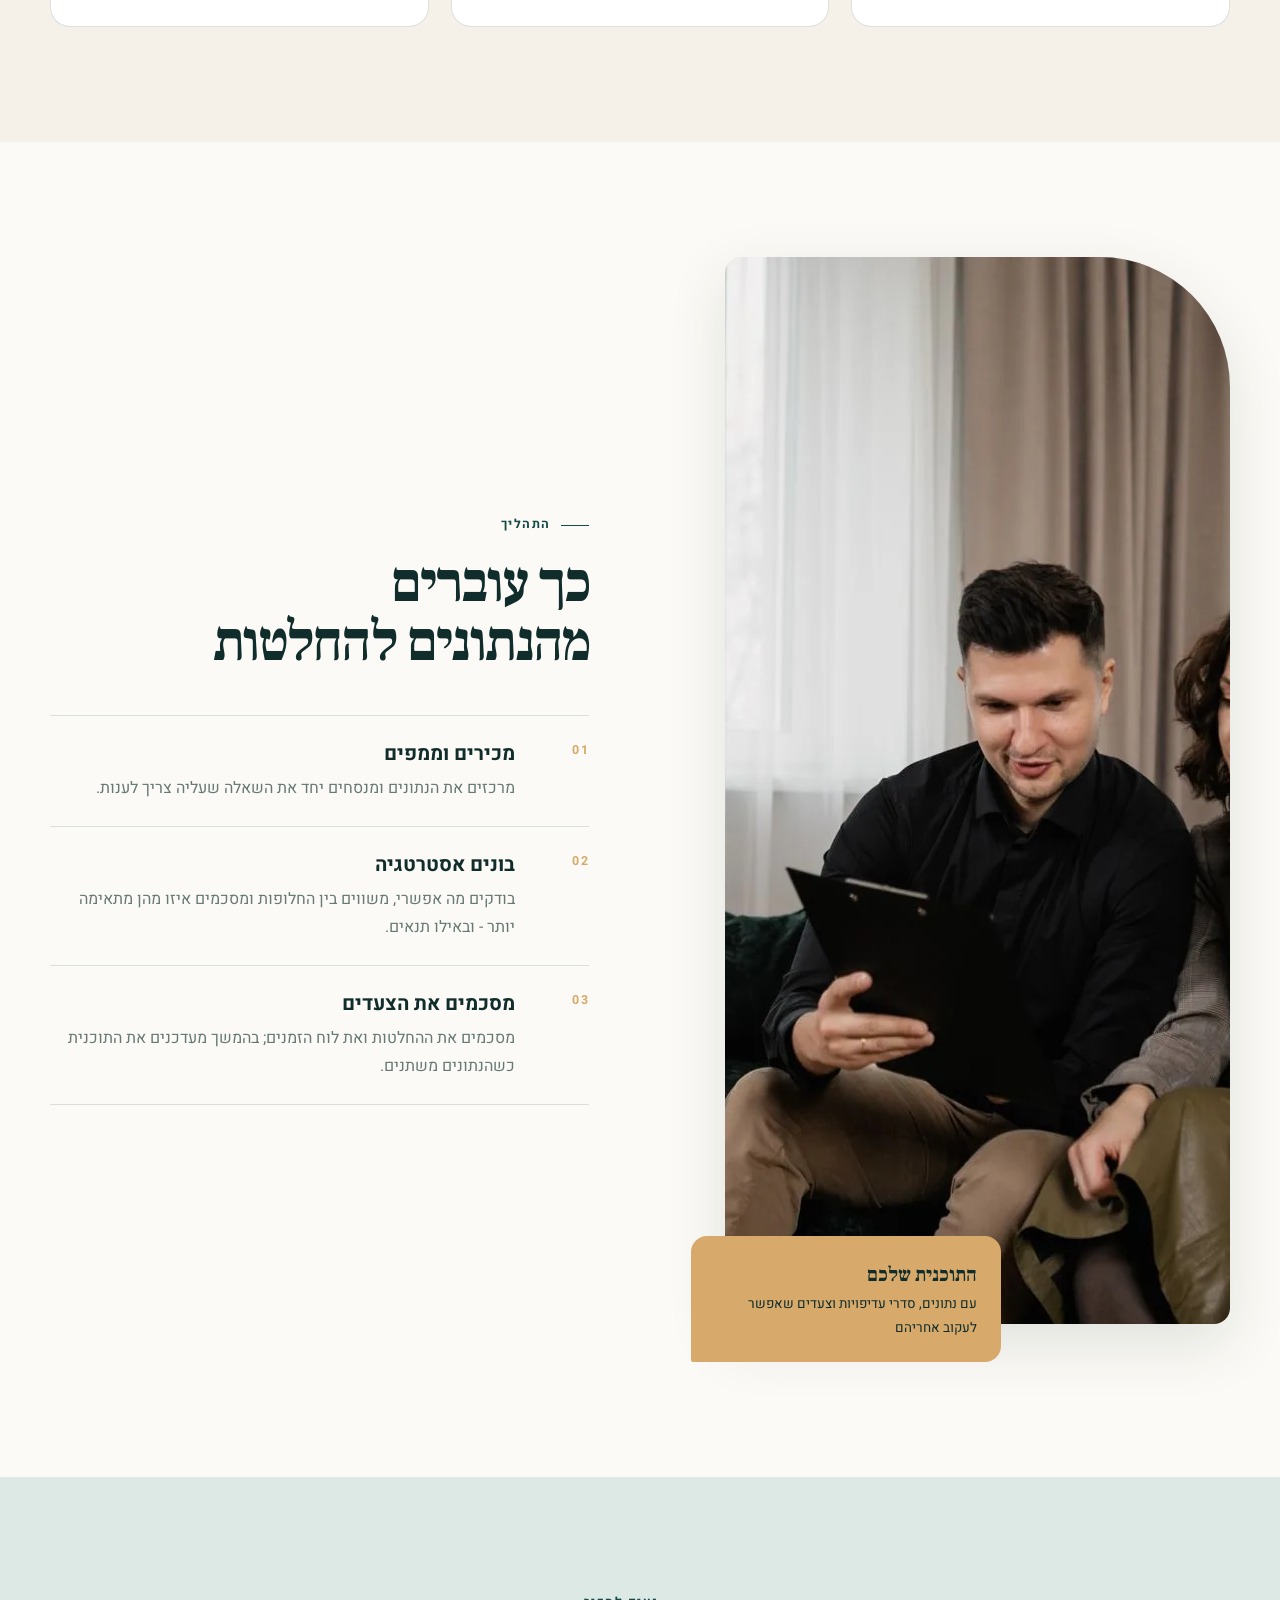
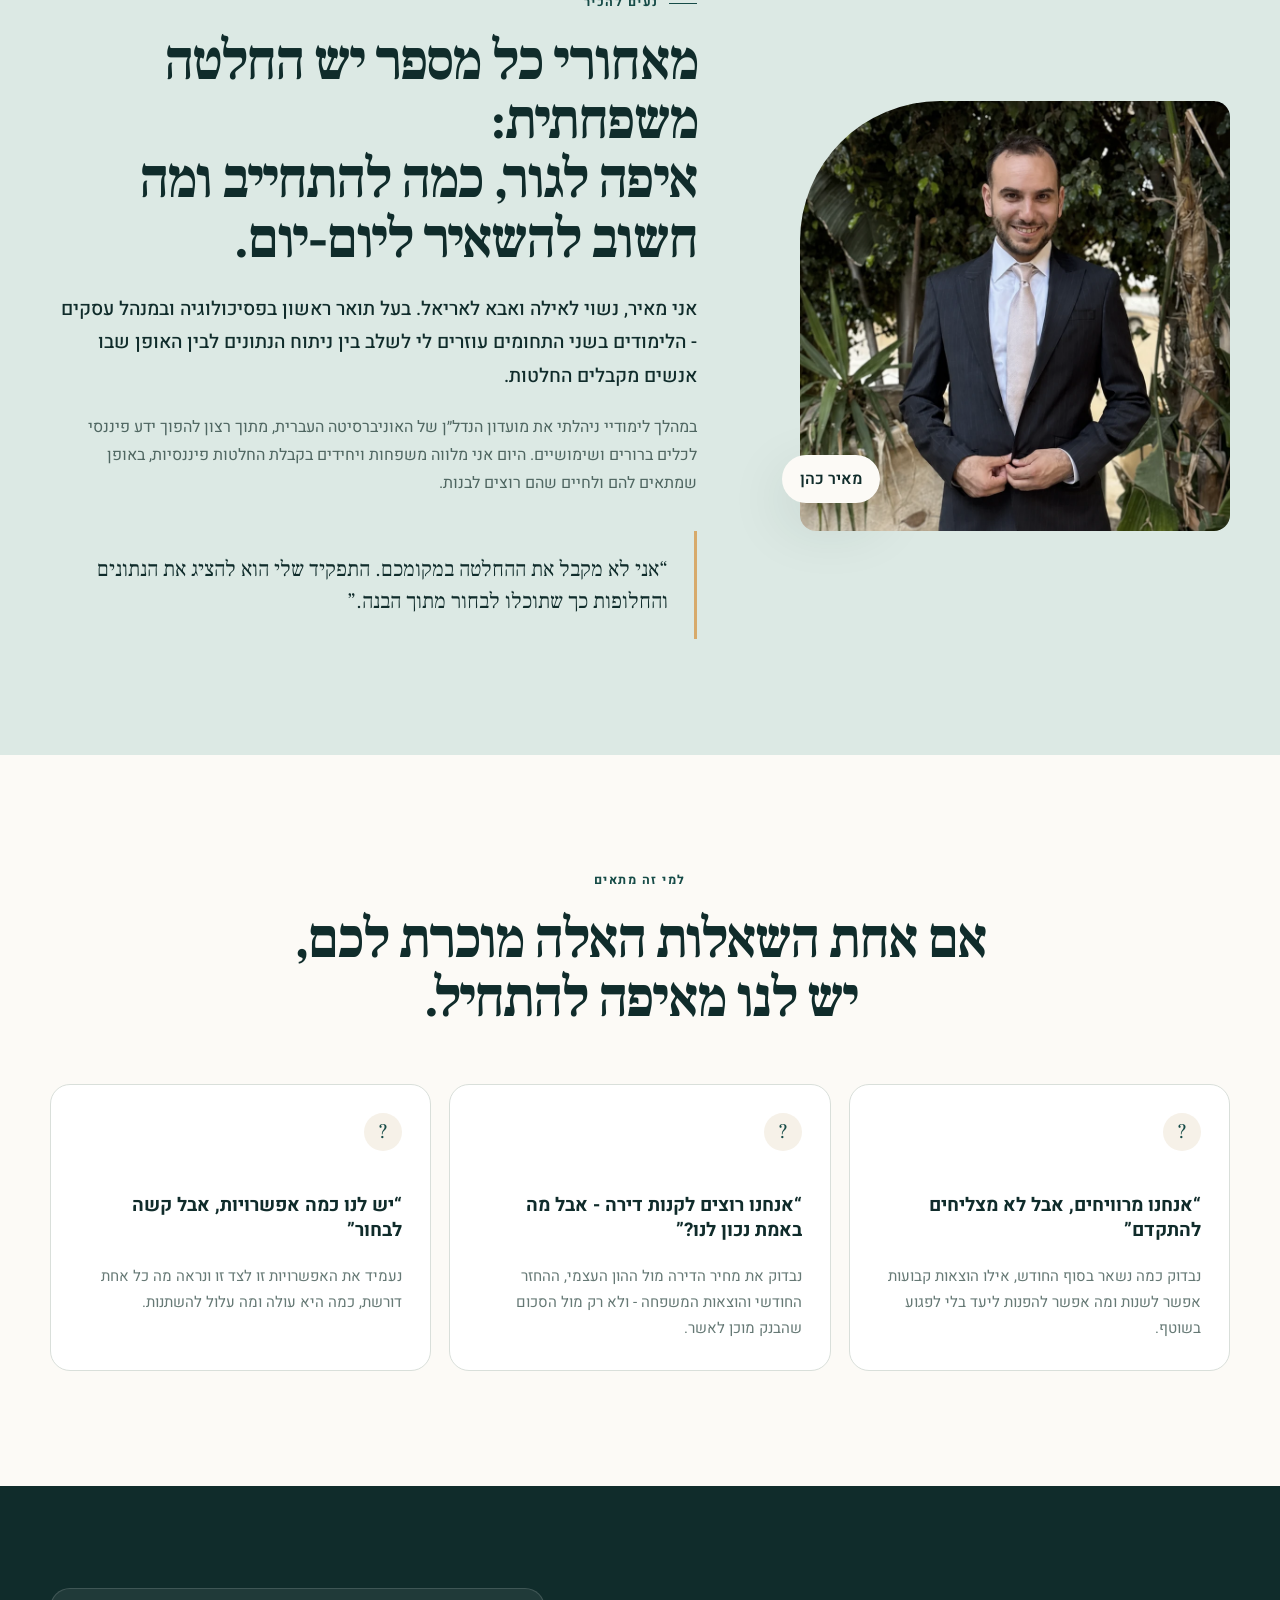
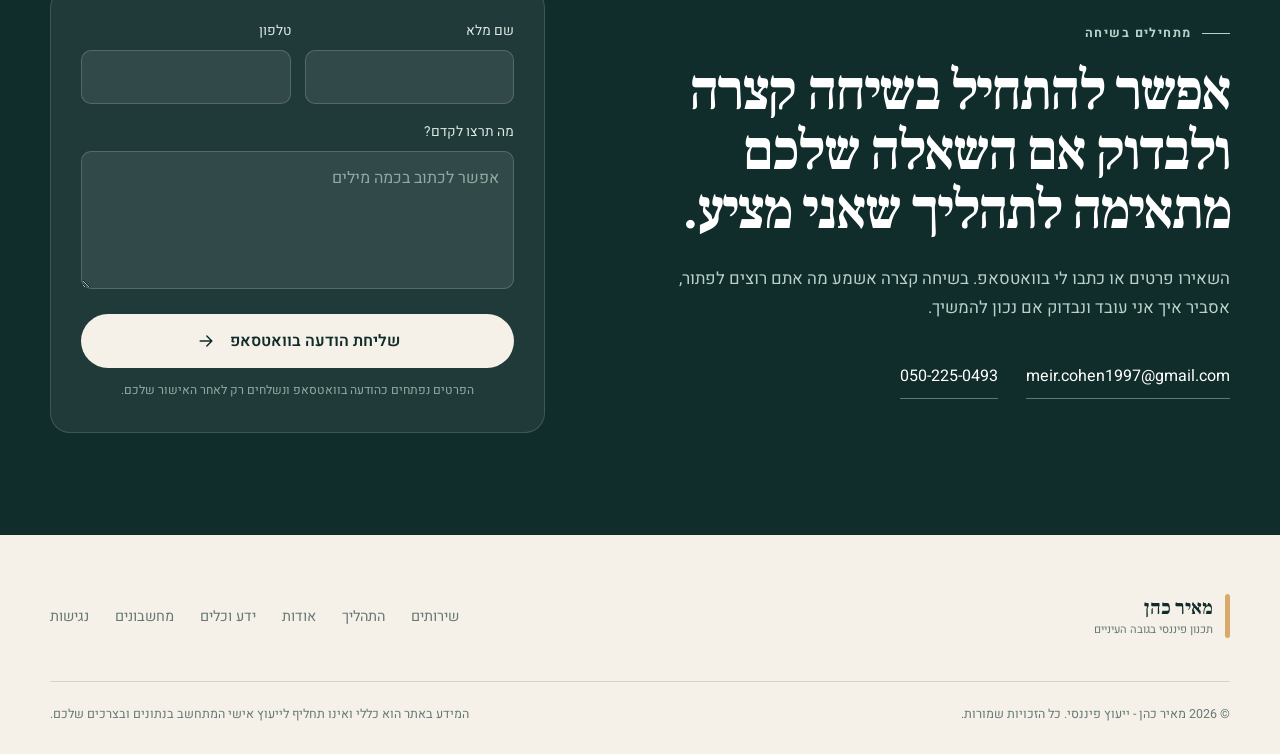
==== commit 717026f0: "Add compound interest and loan calculators" ====
--- a/index.html
+++ b/index.html
@@ -43,7 +43,7 @@
   <link rel="preconnect" href="https://fonts.googleapis.com">
   <link rel="preconnect" href="https://fonts.gstatic.com" crossorigin>
   <link href="https://fonts.googleapis.com/css2?family=Frank+Ruhl+Libre:wght@500;600;700&amp;family=Heebo:wght@400;500;600;700&amp;display=swap" rel="stylesheet">
-  <link rel="stylesheet" href="css/style.css?v=20260820-5">
+  <link rel="stylesheet" href="css/style.css?v=20260820-6">
 </head>
 <body>
   <a href="#main-content" class="skip-link">דלג לתוכן הראשי</a>
@@ -236,7 +236,7 @@
   <footer class="site-footer">
     <div class="container footer-main">
       <a href="index.html" class="brand brand-footer"><span class="brand-mark" aria-hidden="true">מכ</span><span class="brand-copy"><strong>מאיר כהן</strong><small>תכנון פיננסי בגובה העיניים</small></span></a>
-      <nav aria-label="ניווט תחתון"><a href="#services">שירותים</a><a href="#process">התהליך</a><a href="#about">אודות</a><a href="blog.html">ידע וכלים</a><a href="negishut.html">נגישות</a></nav>
+      <nav aria-label="ניווט תחתון"><a href="#services">שירותים</a><a href="#process">התהליך</a><a href="#about">אודות</a><a href="blog.html">ידע וכלים</a><a href="calculators.html">מחשבונים</a><a href="negishut.html">נגישות</a></nav>
     </div>
     <div class="container footer-bottom">
       <p>© 2026 מאיר כהן - ייעוץ פיננסי. כל הזכויות שמורות.</p>
--- a/css/style.css
+++ b/css/style.css
@@ -164,6 +164,48 @@
 .page-hero { padding: 86px 0 76px; background: var(--forest-soft); text-align: center; }
 .page-hero h1 { max-width: 840px; margin: 0 auto 18px; font-size: clamp(3rem, 6vw, 5.5rem); }
 .page-hero p { max-width: 620px; margin: auto; color: var(--muted); font-size: 1.08rem; }
+.calculator-page-hero { background: var(--cream); }
+.calculators-section { background: var(--paper); }
+.calculator-stack { display: grid; gap: 28px; }
+.calculator-card { padding: clamp(28px, 5vw, 54px); border: 1px solid var(--line); border-radius: var(--radius-lg); background: var(--white); box-shadow: 0 16px 42px rgba(15,47,44,.05); }
+.calculator-card-loan { background: var(--ink); border-color: var(--ink); color: var(--white); }
+.calculator-card-loan h2 { color: var(--white); }
+.calculator-card-loan .calculator-intro > p:not(.eyebrow) { color: #bad1ca; }
+.calculator-intro { max-width: 680px; margin-bottom: 42px; }
+.calculator-intro h2 { margin-bottom: 12px; font-size: clamp(2.35rem, 4vw, 3.55rem); }
+.calculator-intro > p:not(.eyebrow) { margin: 0; color: var(--muted); font-size: 1.05rem; }
+.calculator-layout { display: grid; grid-template-columns: .9fr 1.1fr; gap: clamp(30px, 5vw, 70px); align-items: stretch; }
+.calculator-fields { display: grid; grid-template-columns: 1fr 1fr; gap: 18px; }
+.input-affix { position: relative; }
+.input-affix input { width: 100%; min-height: 52px; padding: 10px 16px 10px 50px; border: 1px solid var(--line); border-radius: var(--radius-sm); background: var(--paper); color: var(--ink); font-weight: 600; font-variant-numeric: tabular-nums; direction: ltr; text-align: right; }
+.input-affix span { position: absolute; left: 15px; top: 50%; transform: translateY(-50%); color: var(--muted); font-size: .9rem; pointer-events: none; }
+.form-group small { display: block; margin-top: 5px; color: var(--muted); font-size: .76rem; }
+.calculator-helper { margin: 20px 0 0; color: var(--muted); font-size: .82rem; line-height: 1.65; }
+.calculator-card-loan .input-affix input { border-color: rgba(255,255,255,.16); background: rgba(255,255,255,.08); color: var(--white); }
+.calculator-card-loan .input-affix span, .calculator-card-loan .calculator-helper { color: #bad1ca; }
+.calculator-result { display: flex; flex-direction: column; padding: clamp(26px, 4vw, 42px); border-radius: var(--radius); background: var(--forest-soft); color: var(--ink); }
+.loan-result { background: var(--white); }
+.result-label { margin: 0 0 5px; color: var(--forest); font-size: .86rem; font-weight: 700; }
+.result-main { display: block; margin-bottom: 30px; font-family: "Frank Ruhl Libre", serif; font-size: clamp(3.15rem, 6vw, 5.3rem); font-weight: 700; line-height: .98; letter-spacing: -.04em; font-variant-numeric: tabular-nums; direction: ltr; text-align: right; }
+.result-breakdown { display: grid; grid-template-columns: 1fr 1fr; gap: 1px; overflow: hidden; border: 1px solid rgba(22,75,71,.14); border-radius: var(--radius-sm); background: rgba(22,75,71,.14); }
+.result-breakdown > div { padding: 13px 15px; background: rgba(255,255,255,.54); }
+.result-breakdown span, .result-breakdown strong { display: block; }
+.result-breakdown span { color: var(--muted); font-size: .76rem; }
+.result-breakdown strong { margin-top: 3px; color: var(--ink); direction: ltr; text-align: right; font-size: 1.08rem; font-variant-numeric: tabular-nums; }
+.growth-chart { display: flex; align-items: end; gap: 8px; height: 108px; margin-top: 28px; padding-bottom: 19px; border-bottom: 1px solid rgba(22,75,71,.18); }
+.growth-chart > span { position: relative; flex: 1; min-width: 6px; border-radius: 5px 5px 0 0; background: var(--forest); }
+.growth-chart > span::after { content: attr(data-year); position: absolute; bottom: -21px; right: 50%; transform: translateX(50%); color: var(--muted); font-size: .65rem; white-space: nowrap; }
+.amortization { margin-top: 25px; }
+.amortization summary { min-height: 44px; display: flex; align-items: center; color: var(--forest); font-weight: 700; cursor: pointer; }
+.table-scroll { overflow-x: auto; margin-top: 12px; border: 1px solid var(--line); border-radius: var(--radius-sm); }
+.amortization table { width: 100%; border-collapse: collapse; min-width: 480px; font-size: .83rem; }
+.amortization th, .amortization td { padding: 11px 14px; text-align: right; border-bottom: 1px solid var(--line); font-variant-numeric: tabular-nums; }
+.amortization tr:last-child td { border-bottom: 0; }
+.amortization th { color: var(--muted); background: var(--paper); font-size: .75rem; }
+.amortization td:not(:first-child) { direction: ltr; text-align: right; }
+.calculator-disclaimer { display: grid; grid-template-columns: auto 1fr auto; gap: 22px; align-items: center; padding: 24px 28px; border-right: 4px solid var(--sand); background: var(--cream); }
+.calculator-disclaimer strong { color: var(--ink); font-family: "Frank Ruhl Libre", serif; font-size: 1.45rem; }
+.calculator-disclaimer p { margin: 0; color: var(--muted); font-size: .91rem; }
 .blog-content { padding: 90px 0 120px; }
 .coming-soon { max-width: 760px; margin: auto; padding: clamp(40px, 7vw, 76px); text-align: center; border: 1px solid var(--line); border-radius: var(--radius-lg); background: var(--white); }
 .coming-soon .icon-box { margin: 0 auto 26px; }
@@ -264,6 +306,7 @@
   .question-grid article { min-height: 0; }
   .question-grid article > span { margin-bottom: 24px; }
   .knowledge-hero-grid, .guide-grid { grid-template-columns: 1fr; }
+  .calculator-layout { grid-template-columns: 1fr; }
   .guide-miniature { max-width: 620px; }
   .article-grid { grid-template-columns: 1fr; }
   .article-card { min-height: 0; }
@@ -306,6 +349,10 @@
   .article-header h1 { font-size: clamp(3rem, 13vw, 4.25rem); }
   .article-body { width: min(100% - 28px, 760px); }
   .article-callout { margin-inline: 0; padding: 24px; }
+  .calculator-card { padding: 26px 18px; }
+  .calculator-fields { grid-template-columns: 1fr; gap: 12px; }
+  .calculator-result { padding: 26px 20px; }
+  .calculator-disclaimer { grid-template-columns: 1fr; gap: 9px; padding: 22px; }
 }
 
 @media (prefers-reduced-motion: reduce) {
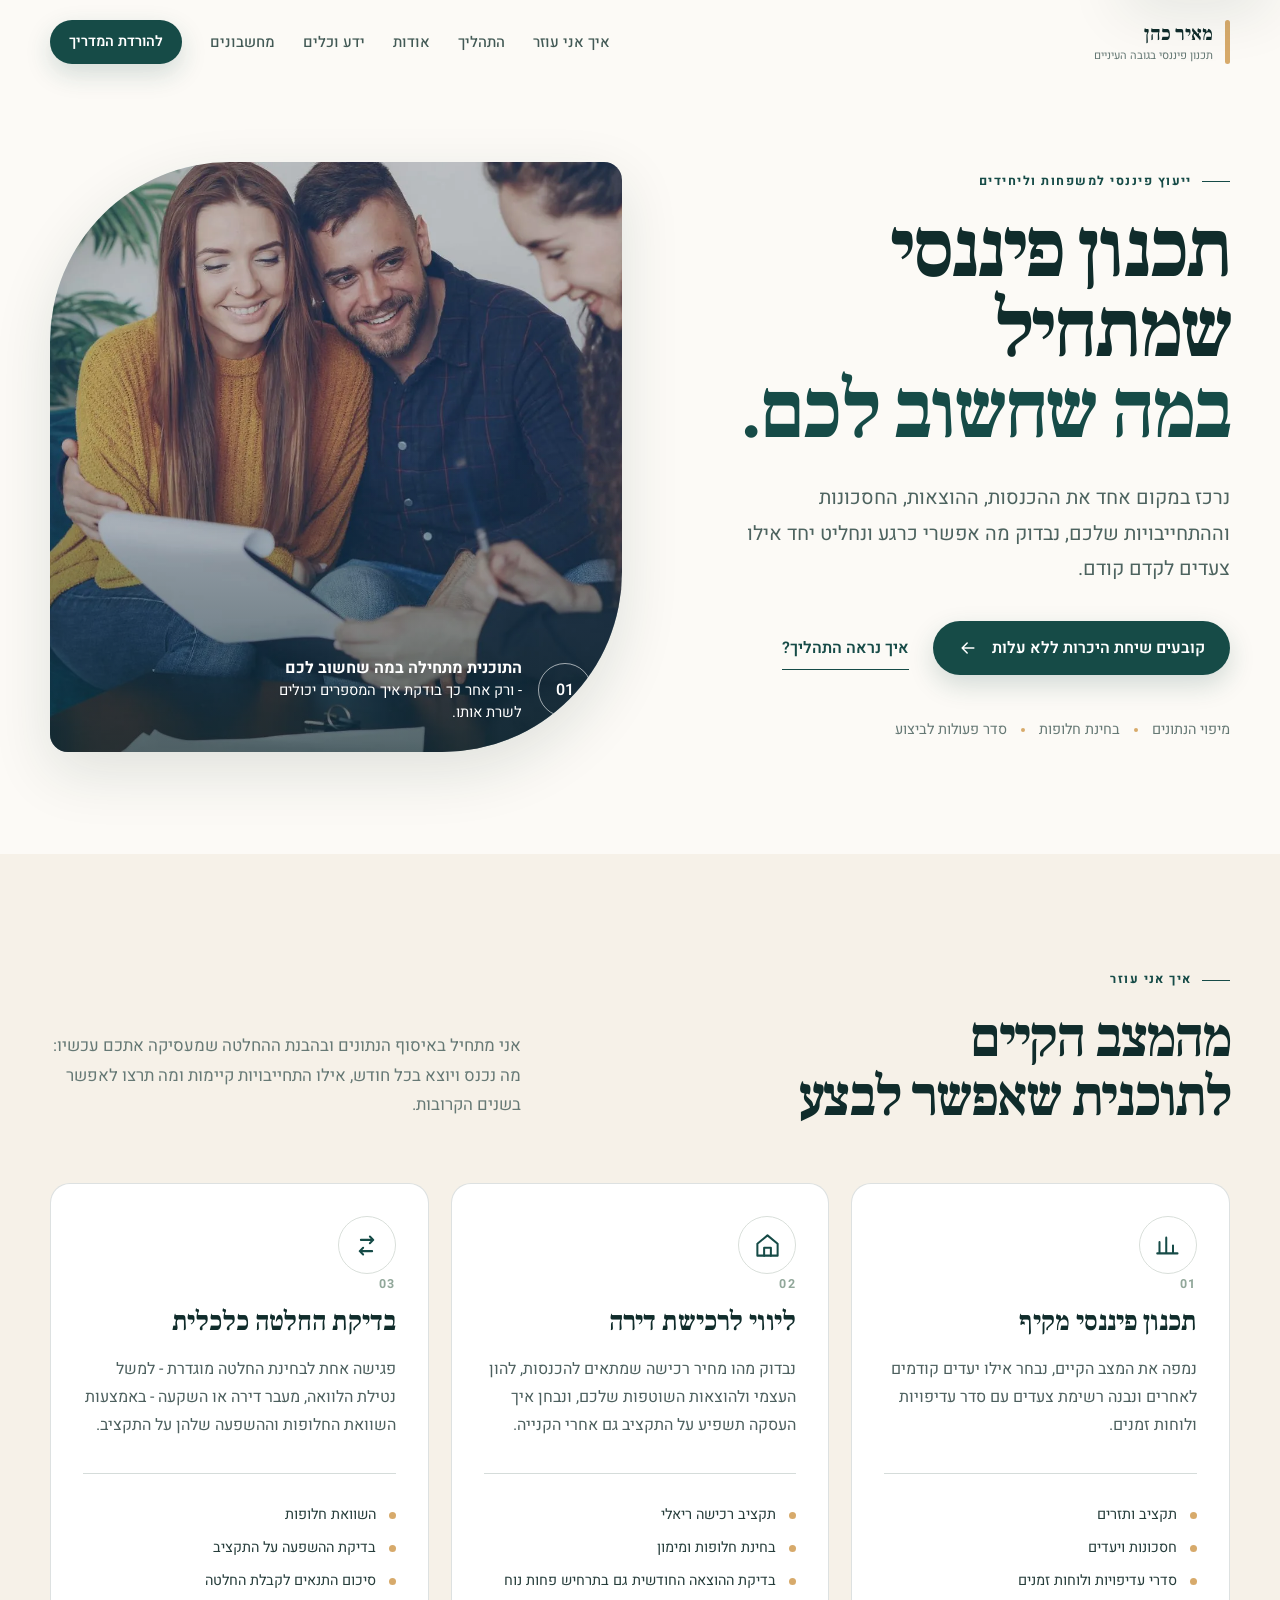
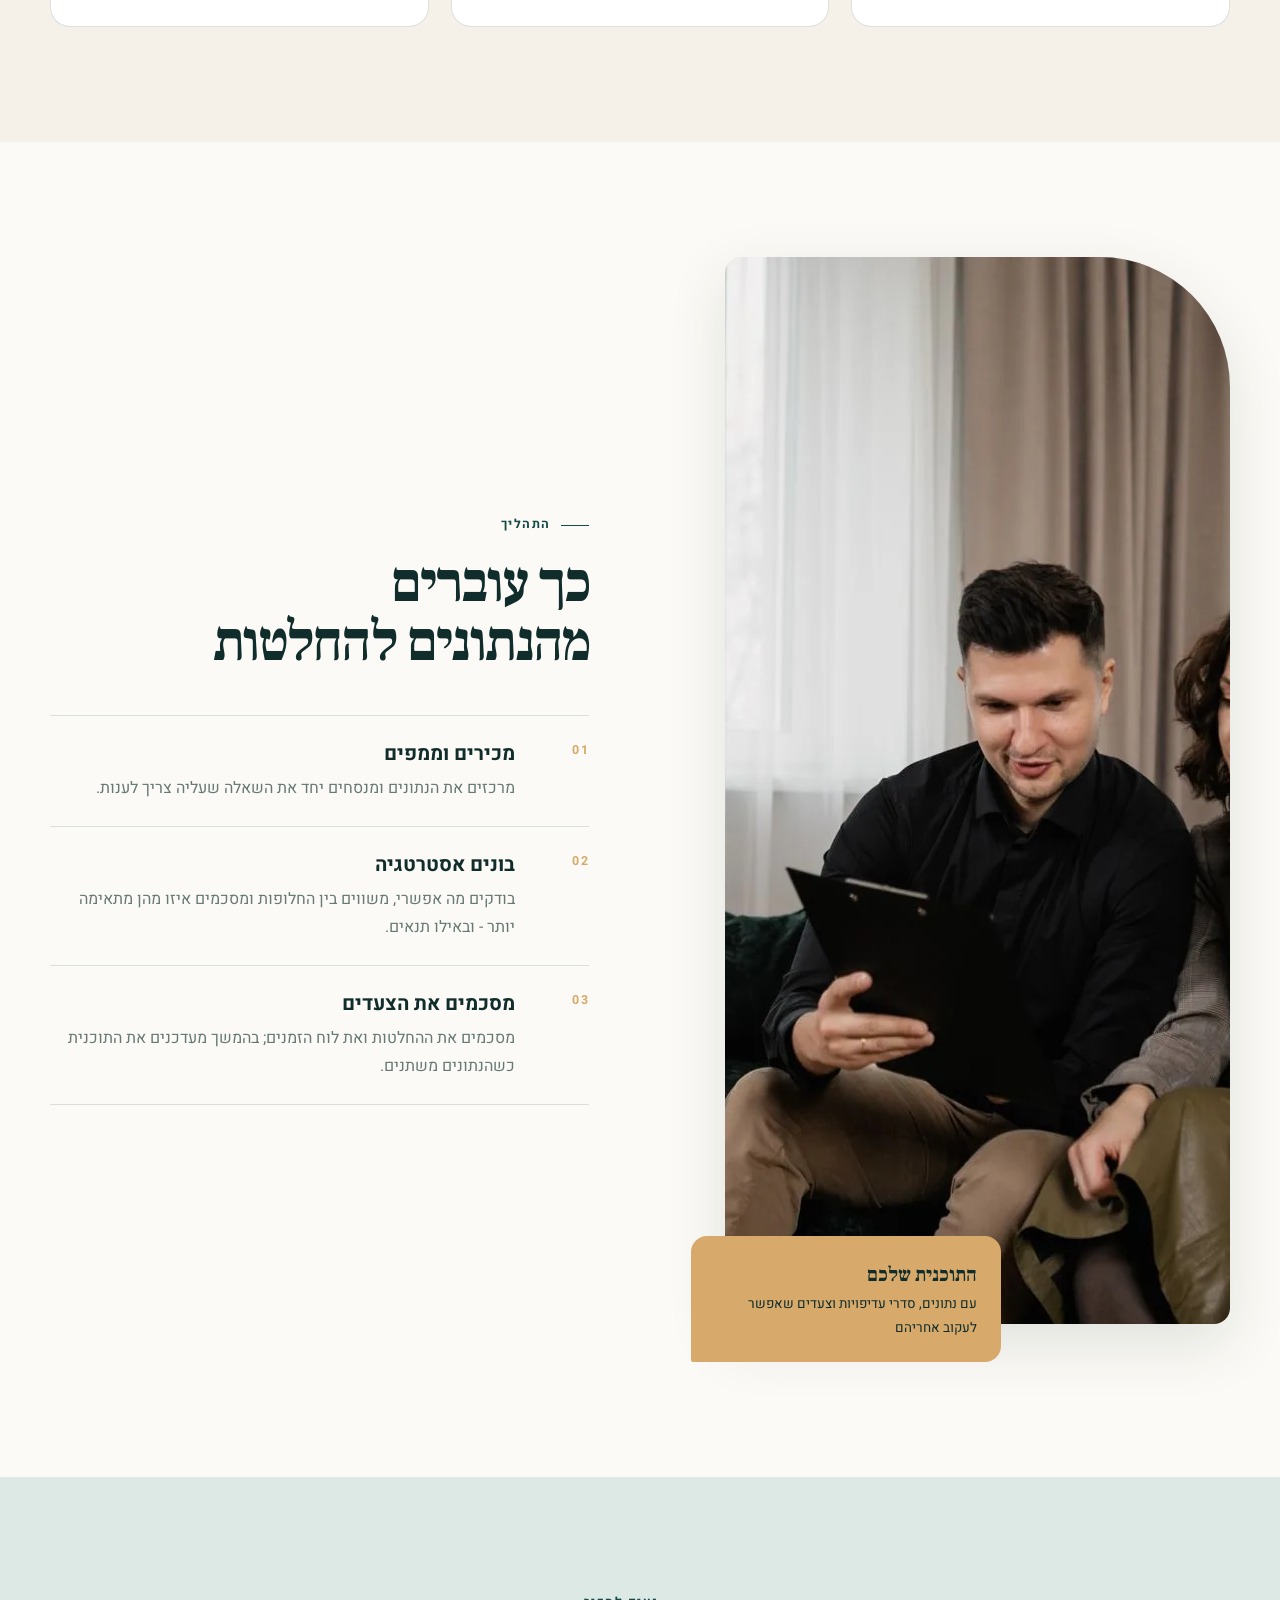
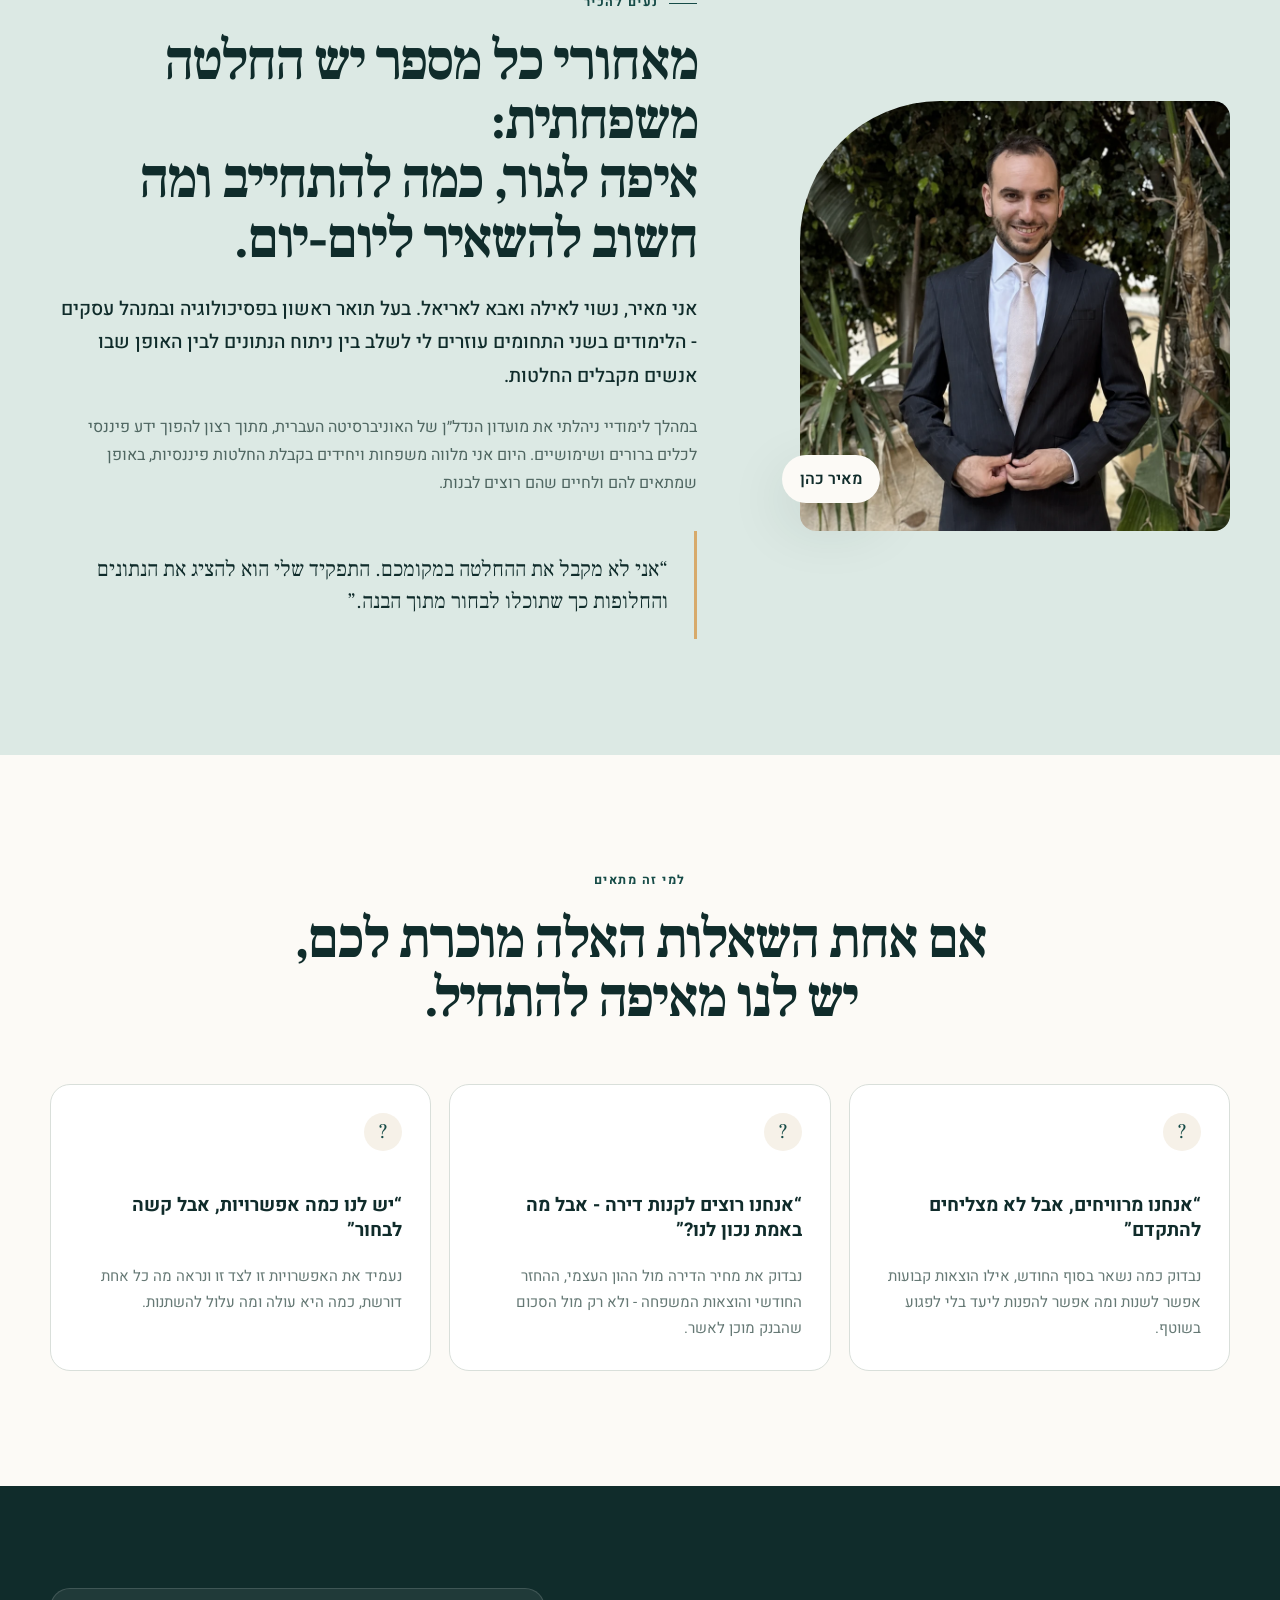
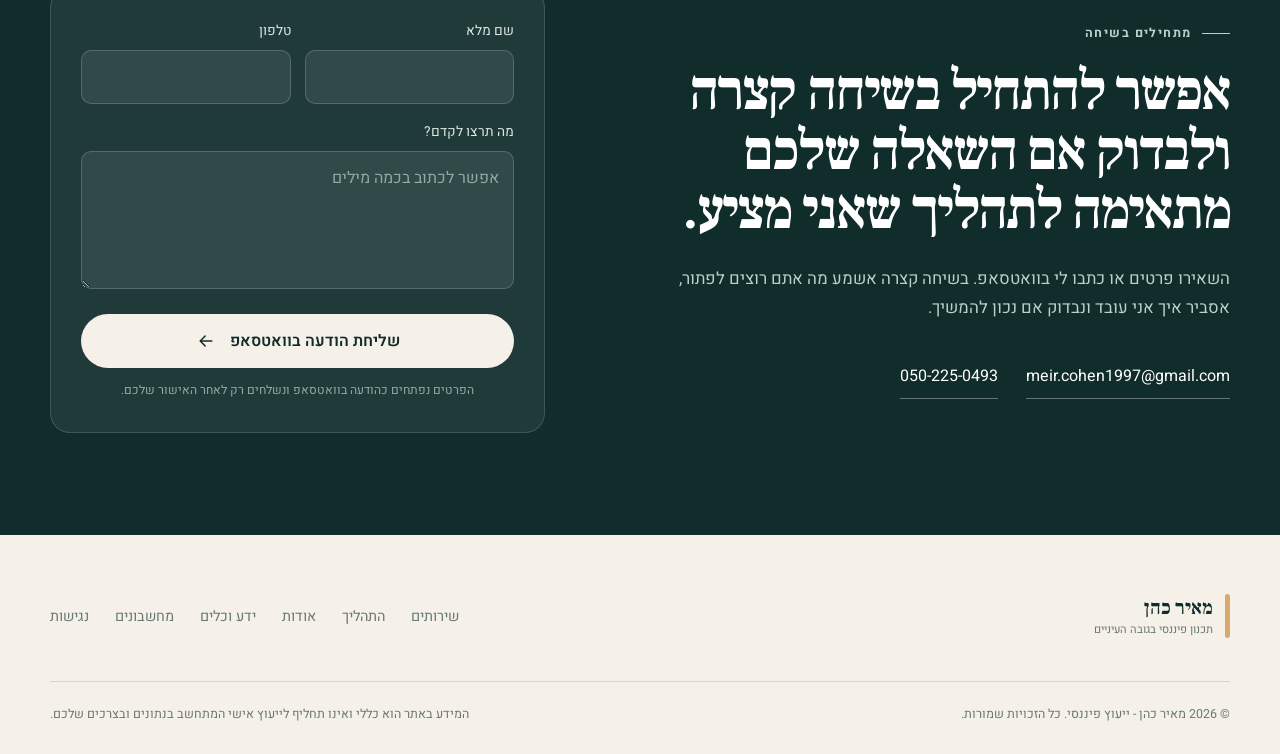
==== commit a3a70bd8: "Update navigation and guide cover" ====
--- a/index.html
+++ b/index.html
@@ -43,7 +43,7 @@
   <link rel="preconnect" href="https://fonts.googleapis.com">
   <link rel="preconnect" href="https://fonts.gstatic.com" crossorigin>
   <link href="https://fonts.googleapis.com/css2?family=Frank+Ruhl+Libre:wght@500;600;700&amp;family=Heebo:wght@400;500;600;700&amp;display=swap" rel="stylesheet">
-  <link rel="stylesheet" href="css/style.css?v=20260820-6">
+  <link rel="stylesheet" href="css/style.css?v=20260820-7">
 </head>
 <body>
   <a href="#main-content" class="skip-link">דלג לתוכן הראשי</a>
@@ -63,7 +63,8 @@
           <li><a href="#process">התהליך</a></li>
           <li><a href="#about">אודות</a></li>
           <li><a href="blog.html">ידע וכלים</a></li>
-          <li><a href="https://wa.me/972502250493" class="button button-small button-primary" target="_blank" rel="noopener">קובעים שיחת היכרות</a></li>
+          <li><a href="calculators.html">מחשבונים</a></li>
+          <li><a href="blog.html#guide" class="button button-small button-primary">להורדת המדריך</a></li>
         </ul>
       </nav>
     </div>
@@ -79,7 +80,7 @@
           <div class="hero-actions">
             <a href="https://wa.me/972502250493" class="button button-primary" target="_blank" rel="noopener">
               קובעים שיחת היכרות ללא עלות
-              <svg aria-hidden="true" viewBox="0 0 24 24"><path d="M5 12h14M13 6l6 6-6 6"/></svg>
+              <svg aria-hidden="true" viewBox="0 0 24 24"><path d="M19 12H5M11 6l-6 6 6 6"/></svg>
             </a>
             <a href="#process" class="text-link">איך נראה התהליך?</a>
           </div>
@@ -226,7 +227,7 @@
             <div class="form-group"><label for="cf-phone">טלפון</label><input type="tel" id="cf-phone" name="phone" autocomplete="tel" inputmode="tel" required></div>
           </div>
           <div class="form-group"><label for="cf-message">מה תרצו לקדם?</label><textarea id="cf-message" name="message" rows="4" placeholder="אפשר לכתוב בכמה מילים"></textarea></div>
-          <button type="submit" class="button button-light">שליחת הודעה בוואטסאפ <svg aria-hidden="true" viewBox="0 0 24 24"><path d="M5 12h14M13 6l6 6-6 6"/></svg></button>
+          <button type="submit" class="button button-light">שליחת הודעה בוואטסאפ <svg aria-hidden="true" viewBox="0 0 24 24"><path d="M19 12H5M11 6l-6 6 6 6"/></svg></button>
           <p class="form-note">הפרטים נפתחים כהודעה בוואטסאפ ונשלחים רק לאחר האישור שלכם.</p>
         </form>
       </div>
--- a/css/style.css
+++ b/css/style.css
@@ -219,6 +219,7 @@
 .guide-miniature { position: relative; display: grid; grid-template-columns: minmax(230px, 330px) 1fr; align-items: end; gap: 22px; }
 .guide-miniature::before { content: ""; position: absolute; z-index: 0; inset: -34px 32px 40px -42px; border-radius: 50%; background: var(--forest-soft); }
 .guide-cover { position: relative; z-index: 1; min-height: 440px; display: flex; flex-direction: column; padding: 36px 34px; border-radius: 7px 20px 20px 7px; background: linear-gradient(90deg, var(--ink) 0 78%, var(--sand) 78%); color: var(--cream); box-shadow: 0 28px 70px rgba(9,35,33,.22); transform: rotate(-2deg); }
+.guide-cover-image { position: relative; z-index: 1; width: min(100%, 330px); aspect-ratio: 707 / 1000; object-fit: cover; border-radius: 7px 20px 20px 7px; box-shadow: 0 28px 70px rgba(9,35,33,.22); transform: rotate(-2deg); }
 .guide-cover::after { content: ""; width: 76px; height: 4px; margin-top: 24px; border-radius: 999px; background: var(--sand); }
 .guide-cover span { color: var(--sand); font-size: .72rem; font-weight: 700; letter-spacing: .08em; }
 .guide-cover strong { margin-top: 72px; font-family: "Frank Ruhl Libre", serif; font-size: clamp(2.2rem, 3.4vw, 3.15rem); line-height: .98; }
@@ -343,6 +344,7 @@
   .knowledge-hero h1 { font-size: clamp(3.15rem, 14vw, 4.5rem); }
   .guide-miniature { grid-template-columns: 1fr; justify-items: center; }
   .guide-cover { width: min(100%, 310px); min-height: 420px; }
+  .guide-cover-image { width: min(100%, 310px); }
   .guide-miniature > p { margin: 0; text-align: center; }
   .article-kicker { margin-bottom: 32px; }
   .article-header { padding-inline: 14px; }
